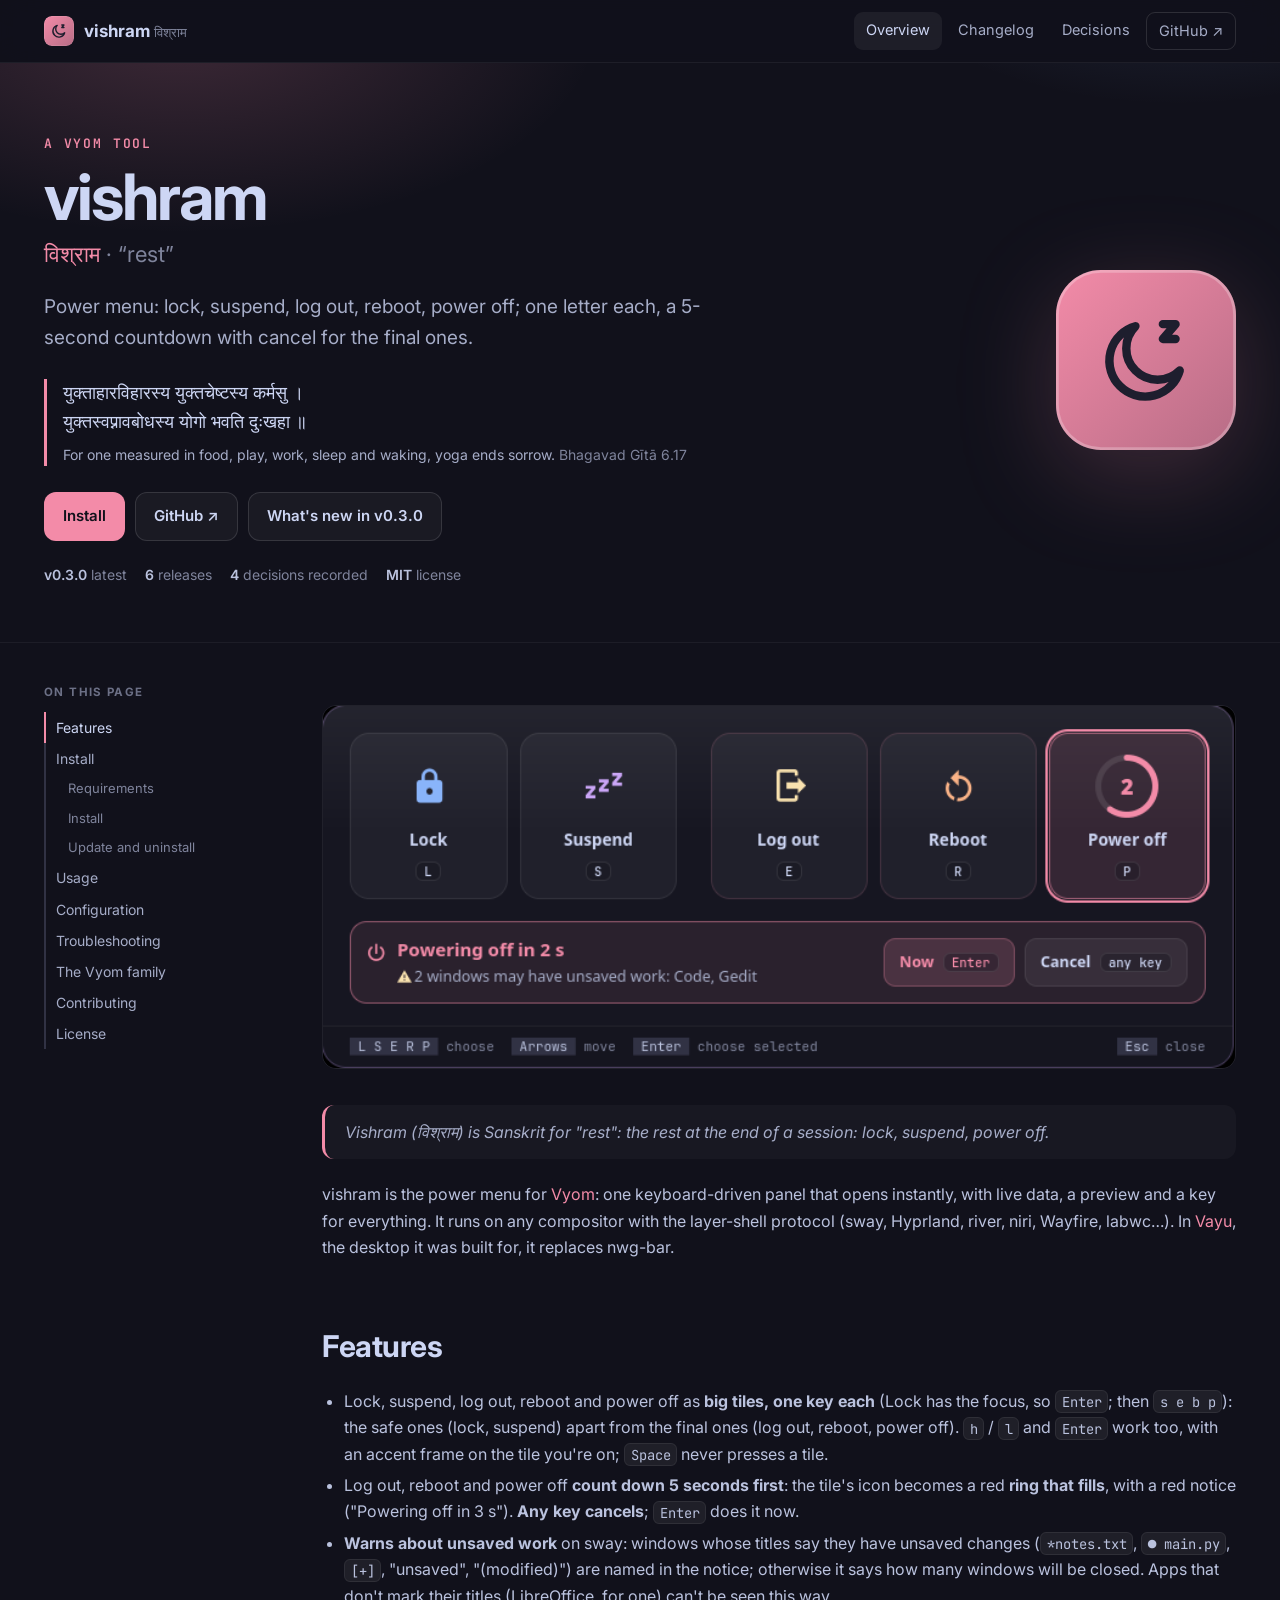
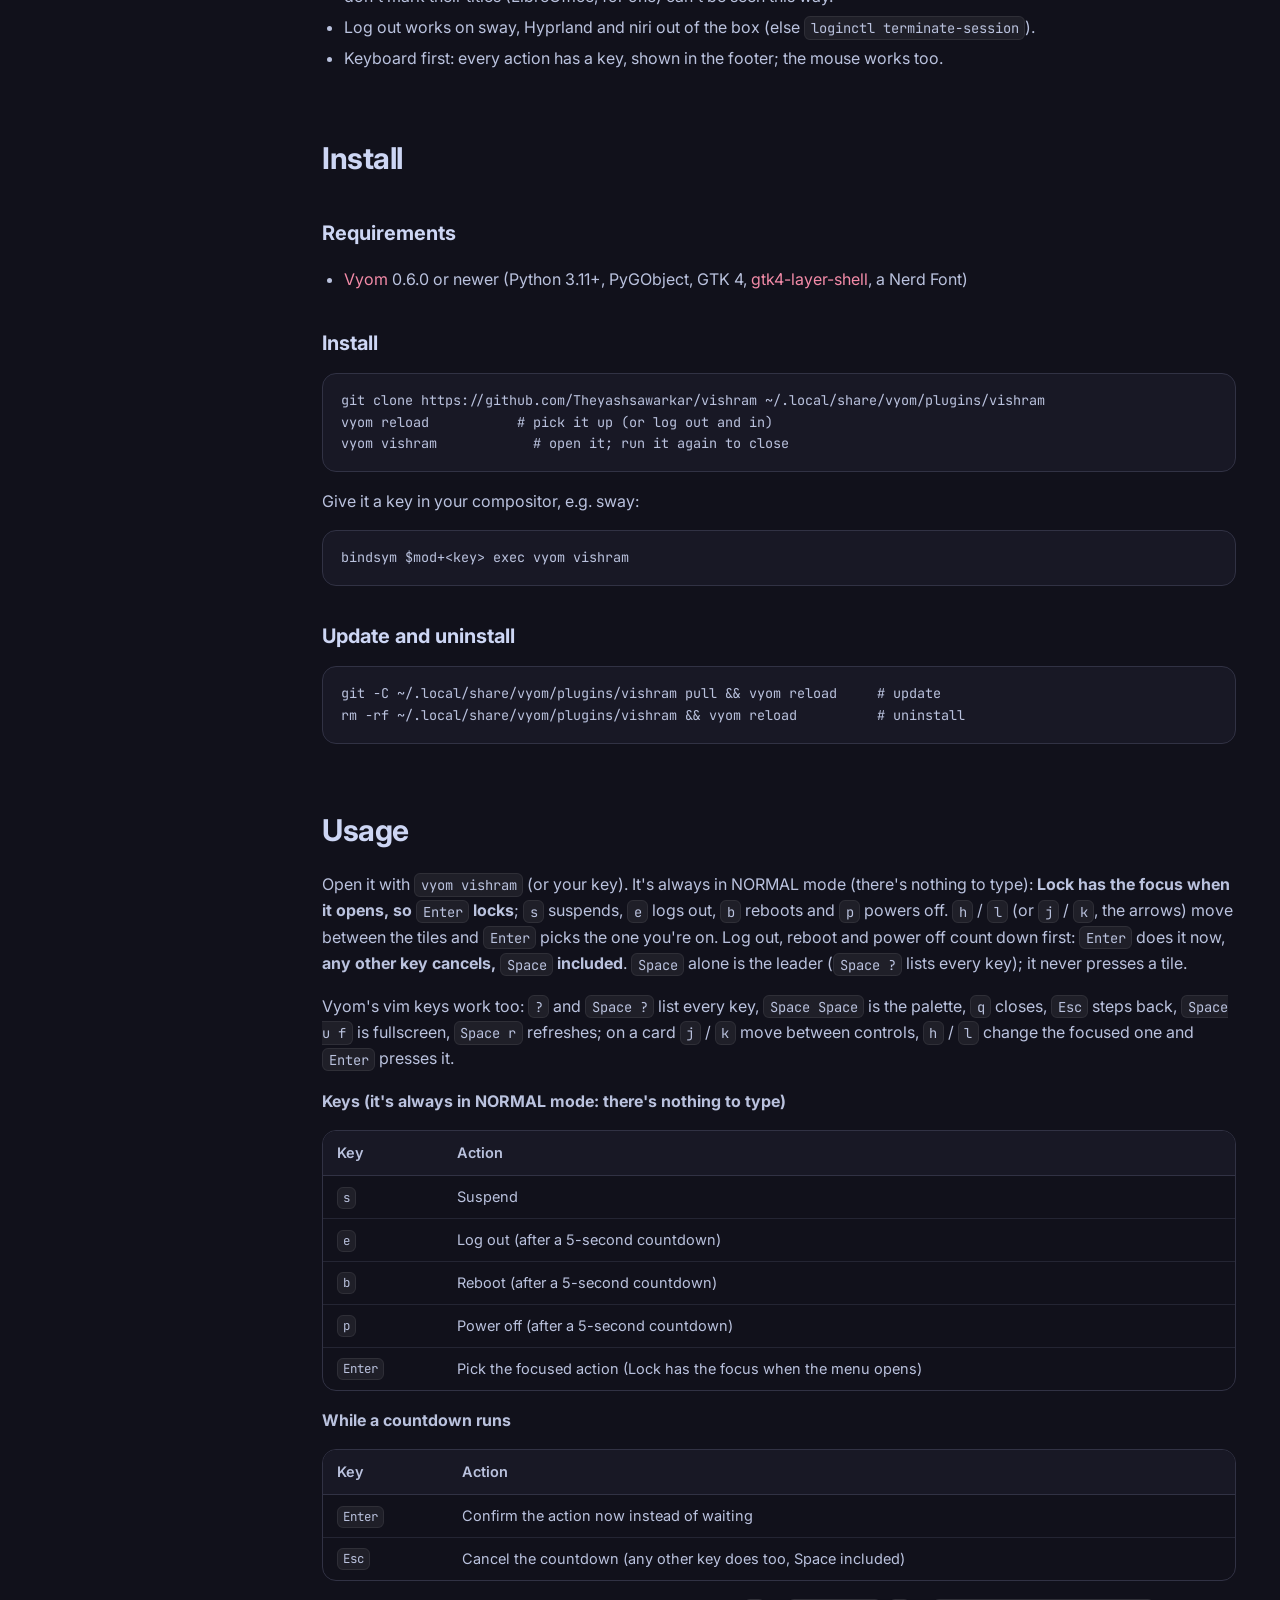
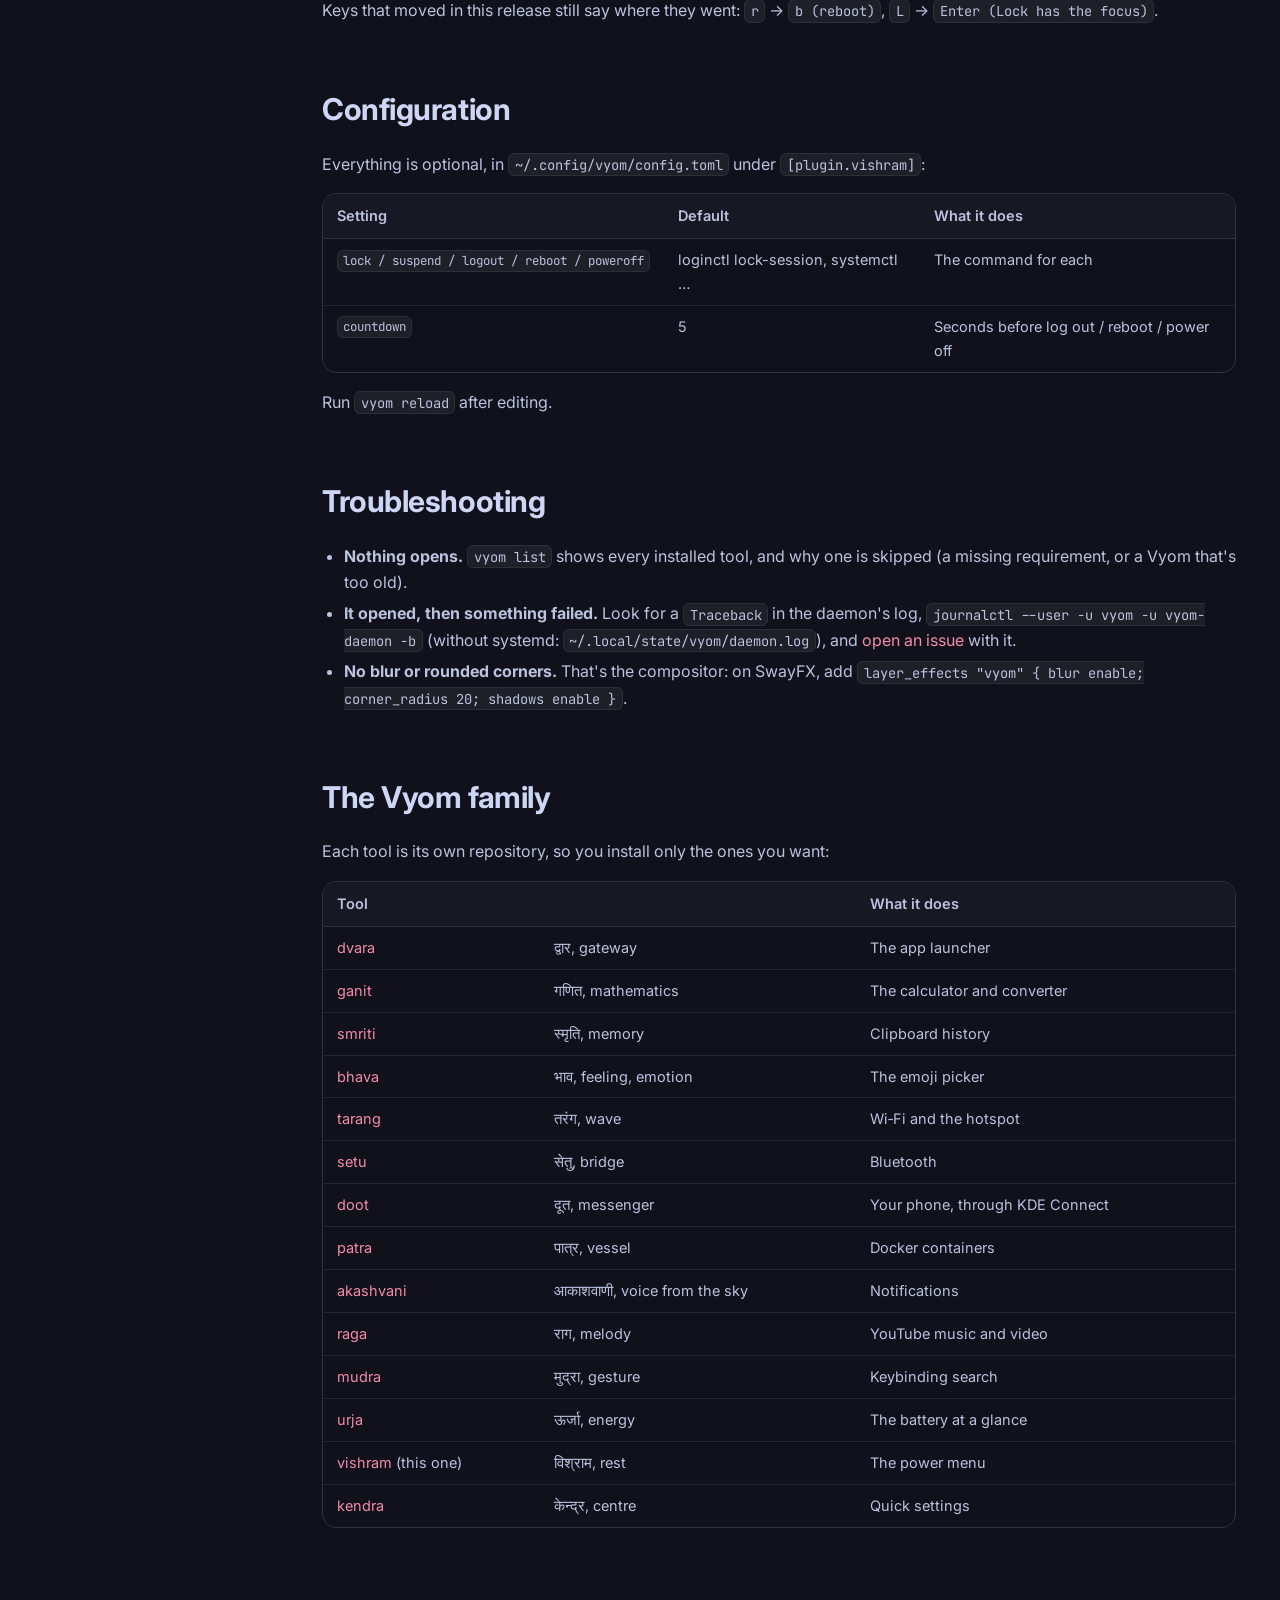
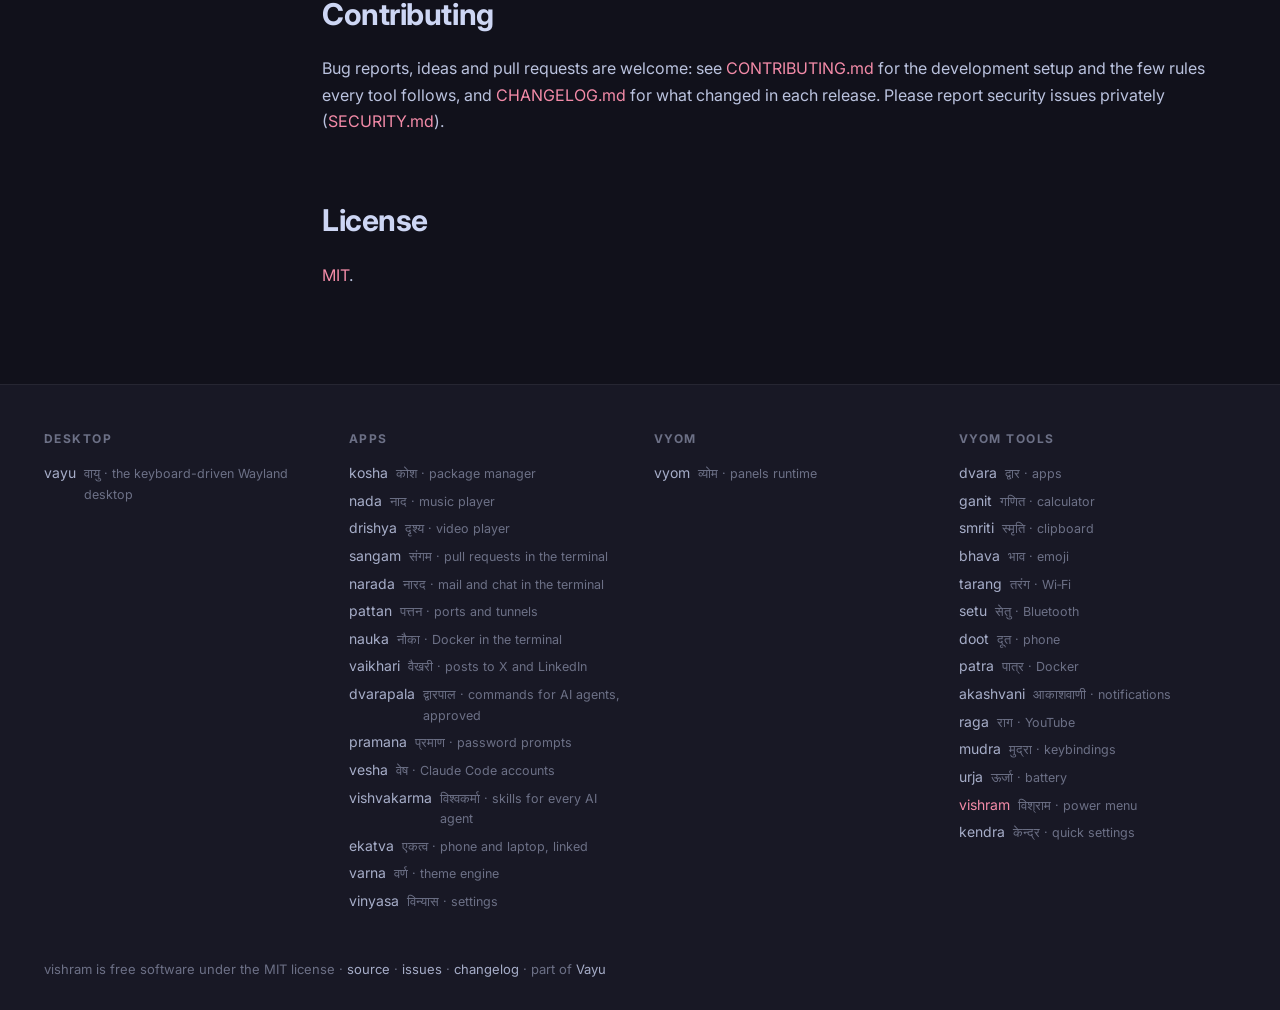
==== docs/index.html @ d8ac7912 "v0.3.0: Space never locks; b reboots; any key cancels a countdown Co-Authored-By: Claude Opus 5.5 <n" ====
<!doctype html>
<html lang="en">
<head>
<meta charset="utf-8">
<meta name="viewport" content="width=device-width, initial-scale=1">
<title>vishram · Power menu: lock, suspend, log out, reboot, power off; one letter each, a 5-second countdown with cancel for the final ones.</title>
<meta name="description" content="Power menu: lock, suspend, log out, reboot, power off; one letter each, a 5-second countdown with cancel for the final ones.">
<meta property="og:title" content="vishram · Power menu: lock, suspend, log out, reboot, power off; one letter each, a 5-second countdown with cancel for the final ones.">
<meta property="og:description" content="Power menu: lock, suspend, log out, reboot, power off; one letter each, a 5-second countdown with cancel for the final ones.">
<meta name="theme-color" content="#11111b">
<link rel="icon" href="assets/logo.svg" type="image/svg+xml">
<link rel="preconnect" href="https://fonts.googleapis.com">
<link href="https://fonts.googleapis.com/css2?family=Inter:wght@400;500;600;700;800&family=JetBrains+Mono:wght@400;600&display=swap" rel="stylesheet">
<link rel="stylesheet" href="assets/site.css">
<style>:root{--accent:#f38ba8;--glow:#f38ba833}</style>
</head>
<body>
<header class="top"><div class="in">
<a class="brand" href="index.html"><img src="assets/logo.svg" alt=""><span>vishram <small>विश्राम</small></span></a>
<nav><a href="index.html" class="on">Overview</a><a href="changelog.html" class="">Changelog</a><a href="adr/index.html" class=" hide">Decisions</a><a class="gh" href="https://github.com/Theyashsawarkar/vishram">GitHub ↗</a></nav></div></header>
<section class="hero"><div class="in"><div>
<div class="eyebrow">a Vyom tool</div>
<h1>vishram</h1>
<div class="sa">विश्राम <span>· “rest”</span></div>
<p class="lead">Power menu: lock, suspend, log out, reboot, power off; one letter each, a 5-second countdown with cancel for the final ones.</p>
<figure class="shloka"><p lang="sa">युक्ताहारविहारस्य युक्तचेष्टस्य कर्मसु ।<br>युक्तस्वप्नावबोधस्य योगो भवति दुःखहा ॥</p><figcaption>For one measured in food, play, work, sleep and waking, yoga ends sorrow. <cite>Bhagavad Gītā 6.17</cite></figcaption></figure>
<div class="cta"><a class="btn primary" href="#install">Install</a><a class="btn" href="https://github.com/Theyashsawarkar/vishram">GitHub ↗</a>
<a class="btn" href="changelog.html">What's new in v0.3.0</a></div>
<div class="meta"><span><b>v0.3.0</b> latest</span><span><b>6</b> releases</span><span><b>4</b> decisions recorded</span><span><b>MIT</b> license</span></div>
</div><img class="logo" src="assets/logo.svg" alt="vishram logo"></div></section>
<div class="wrap"><aside class="toc"><b>On this page</b><a class="l2" href="#features">Features</a><a class="l2" href="#install">Install</a><a class="l3" href="#requirements">Requirements</a><a class="l3" href="#install">Install</a><a class="l3" href="#update-and-uninstall">Update and uninstall</a><a class="l2" href="#usage">Usage</a><a class="l2" href="#configuration">Configuration</a><a class="l2" href="#troubleshooting">Troubleshooting</a><a class="l2" href="#the-vyom-family">The Vyom family</a><a class="l2" href="#contributing">Contributing</a><a class="l2" href="#license">License</a></aside><article>
<p align="center">
  <img alt="vishram: power panel" src="assets/screenshots/vishram.png" width="100%">
</p>
<blockquote><p><em>Vishram</em> (विश्राम) is Sanskrit for "rest": the rest at the end of a session: lock, suspend, power off.</p></blockquote>
<p>vishram is the power menu for <a href="https://github.com/Theyashsawarkar/vyom">Vyom</a>: one keyboard-driven panel that opens instantly, with live data, a preview and a key for everything. It runs on any compositor with the layer-shell protocol (sway, Hyprland, river, niri, Wayfire, labwc…). In <a href="https://github.com/Theyashsawarkar/vayu">Vayu</a>, the desktop it was built for, it replaces nwg-bar.</p>
<h2 id="features"><a class="anchor" href="#features">#</a>Features</h2>
<ul><li>Lock, suspend, log out, reboot and power off as <strong>big tiles, one key each</strong> (Lock has the focus, so <code>Enter</code>; then <code>s e b p</code>): the safe ones (lock, suspend) apart from the final ones (log out, reboot, power off). <code>h</code> / <code>l</code> and <code>Enter</code> work too, with an accent frame on the tile you're on; <code>Space</code> never presses a tile.</li><li>Log out, reboot and power off <strong>count down 5 seconds first</strong>: the tile's icon becomes a red <strong>ring that fills</strong>, with a red notice ("Powering off in 3 s"). <strong>Any key cancels</strong>; <code>Enter</code> does it now.</li><li><strong>Warns about unsaved work</strong> on sway: windows whose titles say they have unsaved changes (<code>*notes.txt</code>, <code>● main.py</code>, <code>[+]</code>, "unsaved", "(modified)") are named in the notice; otherwise it says how many windows will be closed. Apps that don't mark their titles (LibreOffice, for one) can't be seen this way.</li><li>Log out works on sway, Hyprland and niri out of the box (else <code>loginctl terminate-session</code>).</li><li>Keyboard first: every action has a key, shown in the footer; the mouse works too.</li></ul>
<h2 id="install"><a class="anchor" href="#install">#</a>Install</h2>
<h3 id="requirements"><a class="anchor" href="#requirements">#</a>Requirements</h3>
<ul><li><a href="https://github.com/Theyashsawarkar/vyom">Vyom</a> 0.6.0 or newer (Python 3.11+, PyGObject, GTK 4, <a href="https://github.com/wmww/gtk4-layer-shell">gtk4-layer-shell</a>, a Nerd Font)</li></ul>
<h3 id="install"><a class="anchor" href="#install">#</a>Install</h3>
<pre class="code" data-lang="sh"><code>git clone https://github.com/Theyashsawarkar/vishram ~/.local/share/vyom/plugins/vishram
vyom reload           # pick it up (or log out and in)
vyom vishram            # open it; run it again to close</code></pre>
<p>Give it a key in your compositor, e.g. sway:</p>
<pre class="code" data-lang="sh"><code>bindsym $mod+&lt;key&gt; exec vyom vishram</code></pre>
<h3 id="update-and-uninstall"><a class="anchor" href="#update-and-uninstall">#</a>Update and uninstall</h3>
<pre class="code" data-lang="sh"><code>git -C ~/.local/share/vyom/plugins/vishram pull &amp;&amp; vyom reload     # update
rm -rf ~/.local/share/vyom/plugins/vishram &amp;&amp; vyom reload          # uninstall</code></pre>
<h2 id="usage"><a class="anchor" href="#usage">#</a>Usage</h2>
<p>Open it with <code>vyom vishram</code> (or your key). It's always in NORMAL mode (there's nothing to type): <strong>Lock has the focus when it opens, so <code>Enter</code> locks</strong>; <code>s</code> suspends, <code>e</code> logs out, <code>b</code> reboots and <code>p</code> powers off. <code>h</code> / <code>l</code> (or <code>j</code> / <code>k</code>, the arrows) move between the tiles and <code>Enter</code> picks the one you're on. Log out, reboot and power off count down first: <code>Enter</code> does it now, <strong>any other key cancels, <code>Space</code> included</strong>. <code>Space</code> alone is the leader (<code>Space ?</code> lists every key); it never presses a tile.</p>
<!-- KEYS (generated by scripts/keybinds.py from vishram/vim.py) -->
<p>Vyom's vim keys work too: <code>?</code> and <code>Space ?</code> list every key, <code>Space Space</code> is the palette, <code>q</code> closes, <code>Esc</code> steps back, <code>Space u f</code> is fullscreen, <code>Space r</code> refreshes; on a card <code>j</code> / <code>k</code> move between controls, <code>h</code> / <code>l</code> change the focused one and <code>Enter</code> presses it.</p>
<p><strong>Keys (it's always in NORMAL mode: there's nothing to type)</strong></p>
<div class="table"><table><thead><tr><th>Key</th><th>Action</th></tr></thead><tbody><tr><td><code>s</code></td><td>Suspend</td></tr><tr><td><code>e</code></td><td>Log out (after a 5-second countdown)</td></tr><tr><td><code>b</code></td><td>Reboot (after a 5-second countdown)</td></tr><tr><td><code>p</code></td><td>Power off (after a 5-second countdown)</td></tr><tr><td><code>Enter</code></td><td>Pick the focused action (Lock has the focus when the menu opens)</td></tr></tbody></table></div>
<p><strong>While a countdown runs</strong></p>
<div class="table"><table><thead><tr><th>Key</th><th>Action</th></tr></thead><tbody><tr><td><code>Enter</code></td><td>Confirm the action now instead of waiting</td></tr><tr><td><code>Esc</code></td><td>Cancel the countdown (any other key does too, Space included)</td></tr></tbody></table></div>
<p>Keys that moved in this release still say where they went: <code>r</code> → <code>b (reboot)</code>, <code>L</code> → <code>Enter (Lock has the focus)</code>.</p>
<!-- END KEYS -->
<h2 id="configuration"><a class="anchor" href="#configuration">#</a>Configuration</h2>
<p>Everything is optional, in <code>~/.config/vyom/config.toml</code> under <code>[plugin.vishram]</code>:</p>
<div class="table"><table><thead><tr><th>Setting</th><th>Default</th><th>What it does</th></tr></thead><tbody><tr><td><code>lock / suspend / logout / reboot / poweroff</code></td><td>loginctl lock-session, systemctl …</td><td>The command for each</td></tr><tr><td><code>countdown</code></td><td>5</td><td>Seconds before log out / reboot / power off</td></tr></tbody></table></div>
<p>Run <code>vyom reload</code> after editing.</p>
<h2 id="troubleshooting"><a class="anchor" href="#troubleshooting">#</a>Troubleshooting</h2>
<ul><li><strong>Nothing opens.</strong> <code>vyom list</code> shows every installed tool, and why one is skipped (a missing requirement, or a Vyom that's too old).</li><li><strong>It opened, then something failed.</strong> Look for a <code>Traceback</code> in the daemon's log, <code>journalctl --user -u vyom -u vyom-daemon -b</code> (without systemd: <code>~/.local/state/vyom/daemon.log</code>), and <a href="https://github.com/Theyashsawarkar/vishram/issues/new/choose">open an issue</a> with it.</li><li><strong>No blur or rounded corners.</strong> That's the compositor: on SwayFX, add <code>layer_effects &quot;vyom&quot; { blur enable; corner_radius 20; shadows enable }</code>.</li></ul>
<h2 id="the-vyom-family"><a class="anchor" href="#the-vyom-family">#</a>The Vyom family</h2>
<p>Each tool is its own repository, so you install only the ones you want:</p>
<div class="table"><table><thead><tr><th>Tool</th><th></th><th>What it does</th></tr></thead><tbody><tr><td><a href="https://github.com/Theyashsawarkar/dvara">dvara</a></td><td>द्वार, gateway</td><td>The app launcher</td></tr><tr><td><a href="https://github.com/Theyashsawarkar/ganit">ganit</a></td><td>गणित, mathematics</td><td>The calculator and converter</td></tr><tr><td><a href="https://github.com/Theyashsawarkar/smriti">smriti</a></td><td>स्मृति, memory</td><td>Clipboard history</td></tr><tr><td><a href="https://github.com/Theyashsawarkar/bhava">bhava</a></td><td>भाव, feeling, emotion</td><td>The emoji picker</td></tr><tr><td><a href="https://github.com/Theyashsawarkar/tarang">tarang</a></td><td>तरंग, wave</td><td>Wi‑Fi and the hotspot</td></tr><tr><td><a href="https://github.com/Theyashsawarkar/setu">setu</a></td><td>सेतु, bridge</td><td>Bluetooth</td></tr><tr><td><a href="https://github.com/Theyashsawarkar/doot">doot</a></td><td>दूत, messenger</td><td>Your phone, through KDE Connect</td></tr><tr><td><a href="https://github.com/Theyashsawarkar/patra">patra</a></td><td>पात्र, vessel</td><td>Docker containers</td></tr><tr><td><a href="https://github.com/Theyashsawarkar/akashvani">akashvani</a></td><td>आकाशवाणी, voice from the sky</td><td>Notifications</td></tr><tr><td><a href="https://github.com/Theyashsawarkar/raga">raga</a></td><td>राग, melody</td><td>YouTube music and video</td></tr><tr><td><a href="https://github.com/Theyashsawarkar/mudra">mudra</a></td><td>मुद्रा, gesture</td><td>Keybinding search</td></tr><tr><td><a href="https://github.com/Theyashsawarkar/urja">urja</a></td><td>ऊर्जा, energy</td><td>The battery at a glance</td></tr><tr><td><a href="https://github.com/Theyashsawarkar/vishram">vishram</a> (this one)</td><td>विश्राम, rest</td><td>The power menu</td></tr><tr><td><a href="https://github.com/Theyashsawarkar/kendra">kendra</a></td><td>केन्द्र, centre</td><td>Quick settings</td></tr></tbody></table></div>
<h2 id="contributing"><a class="anchor" href="#contributing">#</a>Contributing</h2>
<p>Bug reports, ideas and pull requests are welcome: see <a href="https://github.com/Theyashsawarkar/vishram/blob/main/CONTRIBUTING.md">CONTRIBUTING.md</a> for the development setup and the few rules every tool follows, and <a href="changelog.html">CHANGELOG.md</a> for what changed in each release. Please report security issues privately (<a href="https://github.com/Theyashsawarkar/vishram/blob/main/SECURITY.md">SECURITY.md</a>).</p>
<h2 id="license"><a class="anchor" href="#license">#</a>License</h2>
<p><a href="https://github.com/Theyashsawarkar/vishram/blob/main/LICENSE">MIT</a>.</p>
</article></div>
<footer><div class="in"><div><h4>Desktop</h4><a href="https://theyashsawarkar.github.io/vayu/" class="">vayu <span>वायु · the keyboard-driven Wayland desktop</span></a></div><div><h4>Apps</h4><a href="https://theyashsawarkar.github.io/kosha/" class="">kosha <span>कोश · package manager</span></a><a href="https://theyashsawarkar.github.io/nada/" class="">nada <span>नाद · music player</span></a><a href="https://theyashsawarkar.github.io/drishya/" class="">drishya <span>दृश्य · video player</span></a><a href="https://theyashsawarkar.github.io/sangam/" class="">sangam <span>संगम · pull requests in the terminal</span></a><a href="https://theyashsawarkar.github.io/narada/" class="">narada <span>नारद · mail and chat in the terminal</span></a><a href="https://theyashsawarkar.github.io/pattan/" class="">pattan <span>पत्तन · ports and tunnels</span></a><a href="https://theyashsawarkar.github.io/nauka/" class="">nauka <span>नौका · Docker in the terminal</span></a><a href="https://theyashsawarkar.github.io/vaikhari/" class="">vaikhari <span>वैखरी · posts to X and LinkedIn</span></a><a href="https://theyashsawarkar.github.io/dvarapala/" class="">dvarapala <span>द्वारपाल · commands for AI agents, approved</span></a><a href="https://theyashsawarkar.github.io/pramana/" class="">pramana <span>प्रमाण · password prompts</span></a><a href="https://theyashsawarkar.github.io/vesha/" class="">vesha <span>वेष · Claude Code accounts</span></a><a href="https://theyashsawarkar.github.io/vishvakarma/" class="">vishvakarma <span>विश्वकर्मा · skills for every AI agent</span></a><a href="https://theyashsawarkar.github.io/ekatva/" class="">ekatva <span>एकत्व · phone and laptop, linked</span></a><a href="https://theyashsawarkar.github.io/varna/" class="">varna <span>वर्ण · theme engine</span></a><a href="https://theyashsawarkar.github.io/vinyasa/" class="">vinyasa <span>विन्यास · settings</span></a></div><div><h4>Vyom</h4><a href="https://theyashsawarkar.github.io/vyom/" class="">vyom <span>व्योम · panels runtime</span></a></div><div><h4>Vyom tools</h4><a href="https://theyashsawarkar.github.io/dvara/" class="">dvara <span>द्वार · apps</span></a><a href="https://theyashsawarkar.github.io/ganit/" class="">ganit <span>गणित · calculator</span></a><a href="https://theyashsawarkar.github.io/smriti/" class="">smriti <span>स्मृति · clipboard</span></a><a href="https://theyashsawarkar.github.io/bhava/" class="">bhava <span>भाव · emoji</span></a><a href="https://theyashsawarkar.github.io/tarang/" class="">tarang <span>तरंग · Wi‑Fi</span></a><a href="https://theyashsawarkar.github.io/setu/" class="">setu <span>सेतु · Bluetooth</span></a><a href="https://theyashsawarkar.github.io/doot/" class="">doot <span>दूत · phone</span></a><a href="https://theyashsawarkar.github.io/patra/" class="">patra <span>पात्र · Docker</span></a><a href="https://theyashsawarkar.github.io/akashvani/" class="">akashvani <span>आकाशवाणी · notifications</span></a><a href="https://theyashsawarkar.github.io/raga/" class="">raga <span>राग · YouTube</span></a><a href="https://theyashsawarkar.github.io/mudra/" class="">mudra <span>मुद्रा · keybindings</span></a><a href="https://theyashsawarkar.github.io/urja/" class="">urja <span>ऊर्जा · battery</span></a><a href="https://theyashsawarkar.github.io/vishram/" class="me">vishram <span>विश्राम · power menu</span></a><a href="https://theyashsawarkar.github.io/kendra/" class="">kendra <span>केन्द्र · quick settings</span></a></div></div>
<div class="bottom">vishram is free software under the MIT license · <a href="https://github.com/Theyashsawarkar/vishram">source</a> · <a href="https://github.com/Theyashsawarkar/vishram/issues">issues</a> · <a href="changelog.html">changelog</a> · part of <a href="https://theyashsawarkar.github.io/vayu/">Vayu</a></div></footer>
<script>
document.querySelectorAll('pre.code').forEach(p=>{const b=document.createElement('button');b.className='copy';b.textContent='Copy';
b.onclick=()=>{navigator.clipboard.writeText(p.innerText.replace(/^Copy/,'')).then(()=>{b.textContent='Copied';setTimeout(()=>b.textContent='Copy',1200)})};p.appendChild(b)});
const links=[...document.querySelectorAll('.toc a')];if(links.length){const hs=links.map(a=>document.getElementById(a.hash.slice(1))).filter(Boolean);
const on=()=>{let cur=hs[0];for(const h of hs){if(h.getBoundingClientRect().top<120)cur=h}links.forEach(a=>a.classList.toggle('on',cur&&a.hash==='#'+cur.id))};
addEventListener('scroll',on,{passive:true});on()}
</script>
</body>
</html>
---- docs/assets/site.css ----
:root{--crust:#11111b;--mantle:#181825;--base:#1e1e2e;--s0:#313244;--s1:#45475a;--ov0:#6c7086;--ov1:#7f849c;
--sub0:#a6adc8;--sub1:#bac2de;--text:#cdd6f4;--mauve:#cba6f7;--green:#a6e3a1;--peach:#fab387;--red:#f38ba8;--blue:#89b4fa;
--ui:"Inter","Segoe UI",system-ui,sans-serif;--mono:"JetBrains Mono","JetBrainsMono Nerd Font",ui-monospace,monospace}
*{box-sizing:border-box}html{scroll-behavior:smooth;scroll-padding-top:76px}
body{margin:0;background:var(--crust);color:var(--text);font:16px/1.65 var(--ui);-webkit-font-smoothing:antialiased}
a{color:var(--accent);text-decoration:none}a:hover{text-decoration:underline}
code{font:.86em var(--mono);background:rgba(255,255,255,.06);border:1px solid rgba(255,255,255,.07);padding:.12em .4em;border-radius:6px;color:var(--sub1)}
img{max-width:100%;height:auto}
/* nav */
.top{position:sticky;top:0;z-index:20;backdrop-filter:blur(18px) saturate(1.4);-webkit-backdrop-filter:blur(18px) saturate(1.4);
background:rgba(17,17,27,.72);border-bottom:1px solid rgba(255,255,255,.06)}
.top .in{max-width:1240px;margin:0 auto;padding:12px 24px;display:flex;align-items:center;gap:22px}
.brand{display:flex;align-items:center;gap:10px;font-weight:700;font-size:17px;color:var(--text)}
.brand img{width:30px;height:30px;border-radius:8px}.brand small{font-weight:500;color:var(--ov1);font-size:13px}
.top nav{display:flex;gap:4px;margin-left:auto;flex-wrap:wrap}
.top nav a{color:var(--sub0);padding:6px 12px;border-radius:9px;font-size:14.5px}
.top nav a:hover,.top nav a.on{background:rgba(255,255,255,.06);color:var(--text);text-decoration:none}
.top nav a.gh{border:1px solid rgba(255,255,255,.12)}
/* hero */
.hero{position:relative;overflow:hidden;border-bottom:1px solid rgba(255,255,255,.05)}
.hero:before{content:"";position:absolute;inset:-40% -10% auto;height:640px;
background:radial-gradient(600px 300px at 20% 30%,var(--glow),transparent 70%),radial-gradient(500px 300px at 85% 10%,rgba(137,180,250,.18),transparent 70%);pointer-events:none}
.hero .in{position:relative;max-width:1240px;margin:0 auto;padding:72px 24px 56px;display:grid;grid-template-columns:minmax(0,1fr) auto;gap:40px;align-items:center}
.eyebrow{font:600 13px var(--mono);letter-spacing:.14em;text-transform:uppercase;color:var(--accent)}
.hero h1{font-size:clamp(40px,6vw,64px);line-height:1.04;margin:12px 0 6px;letter-spacing:-.03em}
.hero .sa{font-size:22px;color:var(--accent);margin-bottom:18px}.hero .sa span{color:var(--ov1)}
.hero .shloka{margin:0 0 26px;padding-left:16px;border-left:3px solid var(--accent);max-width:720px}.hero .shloka p{margin:0 0 6px;font-size:18px;line-height:1.6;color:var(--text)}.hero .shloka figcaption{font-size:14px;color:var(--sub0)}.hero .shloka cite{color:var(--ov1);font-style:normal;white-space:nowrap}
.hero p.lead{font-size:19px;color:var(--sub0);max-width:720px;margin:0 0 26px}
.cta{display:flex;gap:10px;flex-wrap:wrap}
.btn{display:inline-flex;align-items:center;gap:8px;padding:11px 18px;border-radius:12px;font-weight:600;font-size:15px;border:1px solid rgba(255,255,255,.12);color:var(--text);background:rgba(255,255,255,.04)}
.btn:hover{text-decoration:none;background:rgba(255,255,255,.08)}
.btn.primary{background:var(--accent);color:var(--crust);border-color:transparent}.btn.primary:hover{filter:brightness(1.06)}
.hero .logo{width:180px;height:180px;filter:drop-shadow(0 24px 48px var(--glow))}
.meta{display:flex;gap:18px;flex-wrap:wrap;margin-top:22px;color:var(--ov1);font-size:14px}.meta b{color:var(--sub1);font-weight:600}
/* layout */
.wrap{max-width:1240px;margin:0 auto;padding:40px 24px 80px;display:grid;grid-template-columns:230px minmax(0,1fr);gap:48px}
.toc{position:sticky;top:84px;align-self:start;max-height:calc(100vh - 100px);overflow:auto;font-size:14px;padding-right:6px}
.toc b{display:block;font-size:11.5px;letter-spacing:.12em;text-transform:uppercase;color:var(--ov0);margin:0 0 10px}
.toc a{display:block;color:var(--sub0);padding:4px 10px;border-left:2px solid var(--s0)}
.toc a.l3{padding-left:22px;font-size:13px;color:var(--ov1)}
.toc a:hover,.toc a.on{color:var(--text);border-left-color:var(--accent);text-decoration:none}
article{min-width:0}
article h2{font-size:30px;letter-spacing:-.015em;margin:56px 0 14px;padding-top:6px}
article h2:first-child{margin-top:0}
article h3{font-size:20px;margin:34px 0 10px}article h4{font-size:16px;margin:24px 0 8px;color:var(--sub1)}
article p,article li{color:var(--sub1)}
article .anchor{opacity:0;margin-left:-22px;width:22px;display:inline-block;color:var(--ov0)}
article h2:hover .anchor,article h3:hover .anchor{opacity:1;text-decoration:none}
article ul,article ol{padding-left:22px}article li{margin:5px 0}
article img{border-radius:14px;border:1px solid rgba(255,255,255,.07)}
article p[align=center]{text-align:center}article p[align=center] img{margin:6px 0}
article blockquote{margin:22px 0;padding:14px 20px;border-left:3px solid var(--accent);background:rgba(255,255,255,.03);border-radius:12px}
article blockquote p{margin:0;color:var(--sub0);font-style:italic}
pre.code{position:relative;background:var(--mantle);border:1px solid var(--s0);border-radius:14px;padding:16px 18px;overflow:auto;font:13.5px/1.6 var(--mono);color:var(--sub1)}
pre.code code{background:none;border:0;padding:0;font-size:inherit;color:inherit}
pre.code .copy{position:absolute;top:8px;right:8px;font:600 11px var(--ui);padding:4px 9px;border-radius:7px;border:1px solid var(--s1);background:var(--base);color:var(--sub0);cursor:pointer;opacity:0;transition:.15s}
pre.code:hover .copy{opacity:1}
.table{overflow:auto;margin:16px 0;border:1px solid var(--s0);border-radius:14px}
table{border-collapse:collapse;width:100%;font-size:14.5px}
th{text-align:left;background:var(--mantle);color:var(--sub1);font-weight:600;padding:10px 14px;border-bottom:1px solid var(--s0)}
td{padding:9px 14px;border-bottom:1px solid rgba(49,50,68,.6);color:var(--sub1);vertical-align:top}tr:last-child td{border-bottom:0}
td code{white-space:nowrap}
/* changelog */
.release{position:relative;padding:0 0 8px 28px;border-left:2px solid var(--s0);margin-left:6px}
.release:before{content:"";position:absolute;left:-7px;top:10px;width:12px;height:12px;border-radius:50%;background:var(--accent);box-shadow:0 0 0 4px var(--crust)}
.release h2{margin-top:0;font-size:24px}.release h2 .date{font:500 14px var(--mono);color:var(--ov1);margin-left:10px}
.release .tag{font:600 12px var(--mono);padding:2px 8px;border-radius:7px;background:rgba(255,255,255,.06);color:var(--accent);margin-left:8px;vertical-align:3px}
/* adr */
.cards{display:grid;grid-template-columns:repeat(auto-fill,minmax(300px,1fr));gap:14px;margin:18px 0}
.card{display:block;background:var(--mantle);border:1px solid var(--s0);border-radius:16px;padding:18px 20px;color:var(--text)}
.card:hover{border-color:var(--accent);text-decoration:none;transform:translateY(-1px)}
.card .n{font:600 12px var(--mono);color:var(--accent)}.card h3{margin:6px 0 6px;font-size:17px}.card p{margin:0;color:var(--sub0);font-size:14px}
.status{display:inline-block;font:600 11px var(--mono);padding:2px 8px;border-radius:7px;background:rgba(166,227,161,.14);color:var(--green);text-transform:uppercase;letter-spacing:.06em}
.status.superseded,.status.deprecated{background:rgba(250,179,135,.14);color:var(--peach)}.status.proposed{background:rgba(137,180,250,.14);color:var(--blue)}
/* footer */
footer{border-top:1px solid rgba(255,255,255,.06);background:var(--mantle)}
footer .in{max-width:1240px;margin:0 auto;padding:44px 24px;display:grid;grid-template-columns:repeat(auto-fit,minmax(200px,1fr));gap:28px}
footer h4{margin:0 0 10px;font-size:12px;letter-spacing:.12em;text-transform:uppercase;color:var(--ov0)}
footer a{display:flex;gap:8px;align-items:baseline;color:var(--sub0);font-size:14px;padding:2px 0}footer a span{color:var(--ov0);font-size:12.5px}
footer a.me{color:var(--accent)}
footer .bottom{max-width:1240px;margin:0 auto;padding:0 24px 30px;color:var(--ov0);font-size:13px}
footer .bottom a{display:inline;padding:0;font-size:13px}
@media(max-width:900px){.wrap{grid-template-columns:1fr}.toc{display:none}.hero .in{grid-template-columns:1fr}.hero .logo{width:110px;height:110px;order:-1}
.top nav a:not(.gh){padding:6px 8px}}
@media(max-width:560px){.top nav a.hide{display:none}.hero .in{padding:44px 16px 36px}.wrap{padding:28px 16px 60px}}
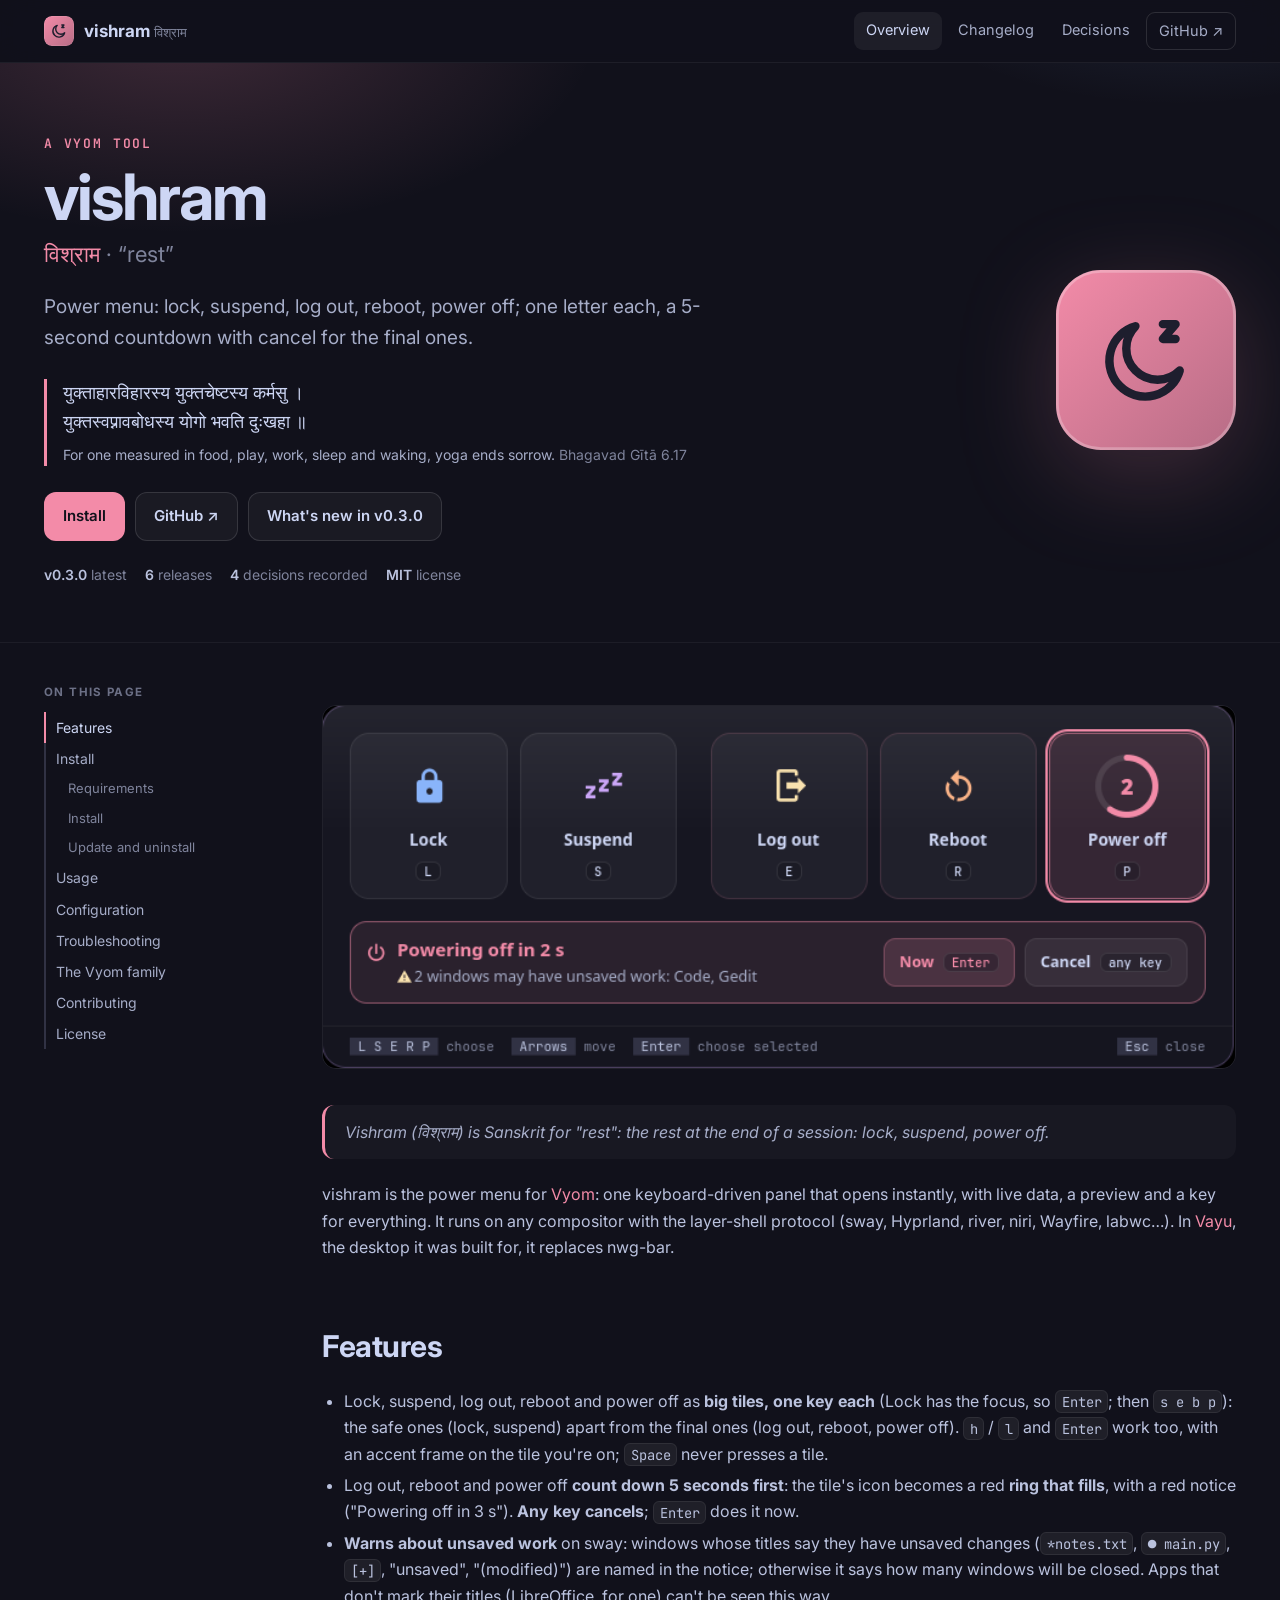
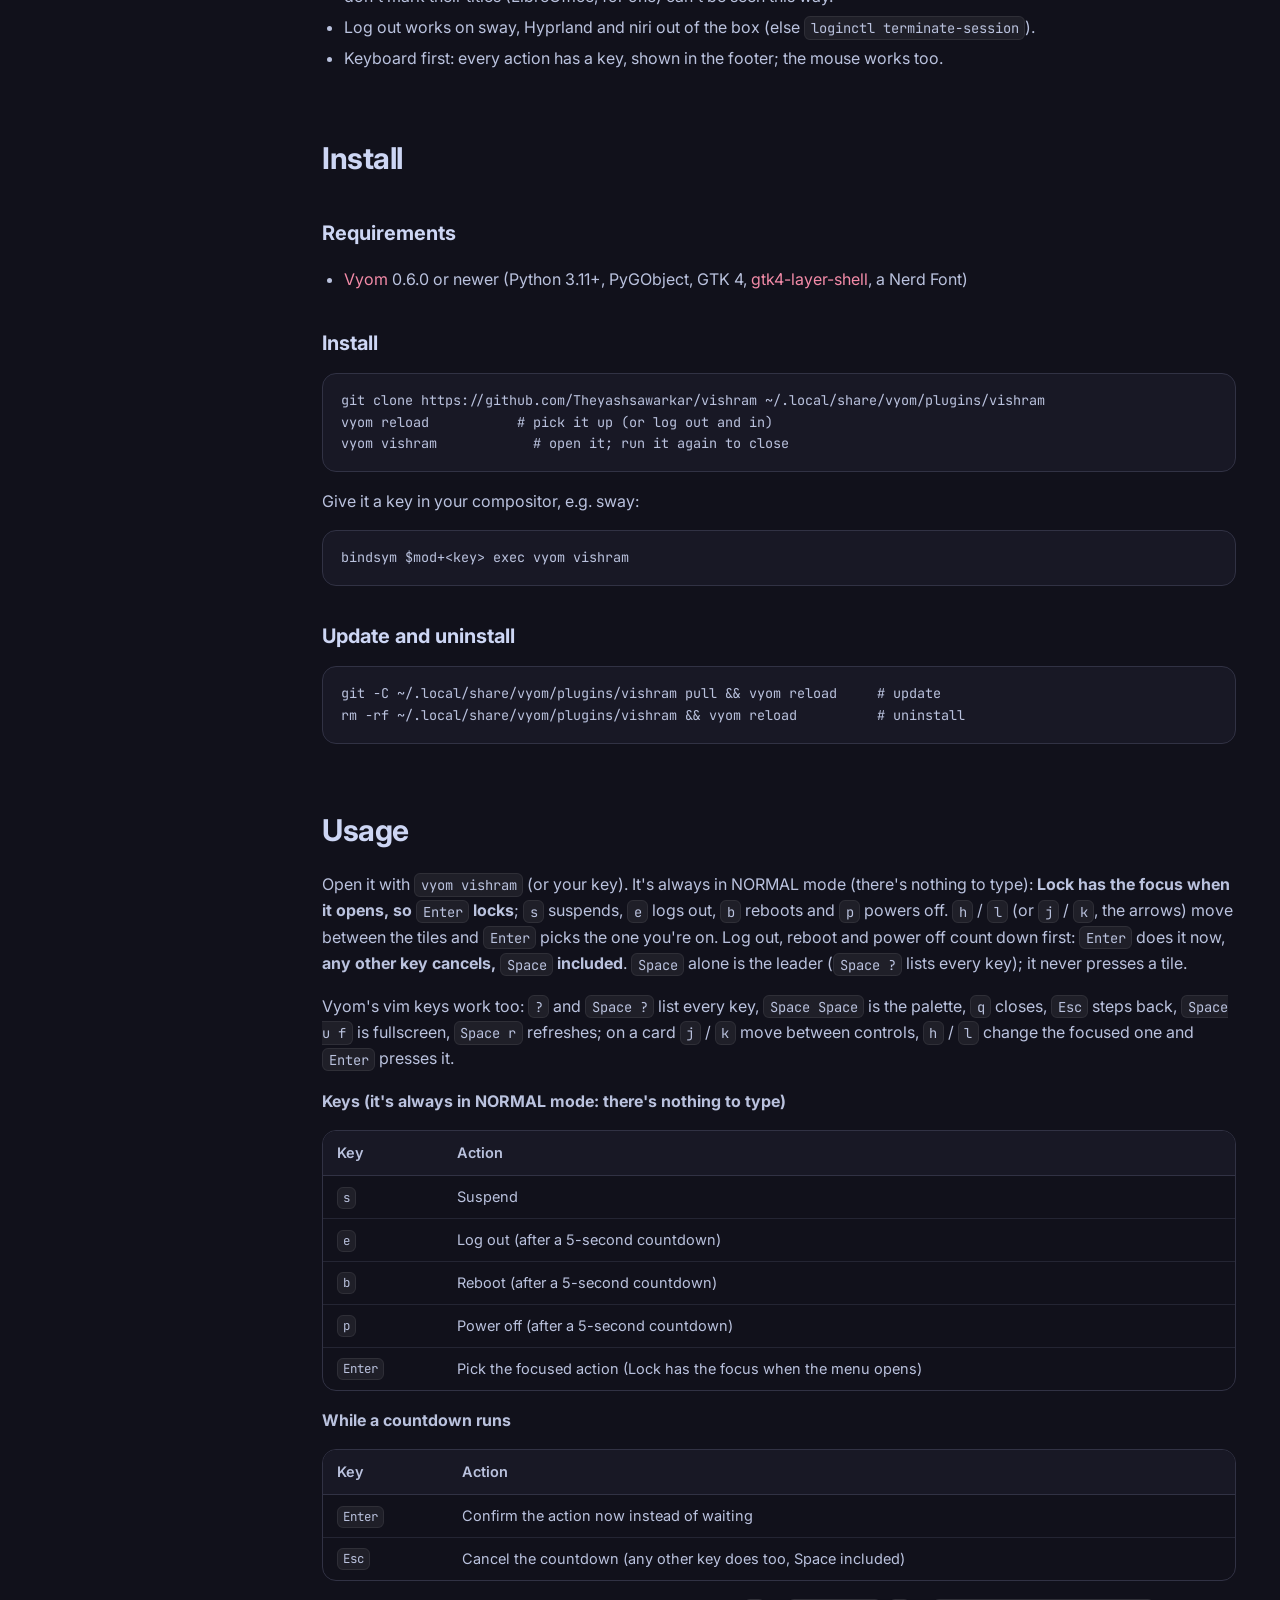
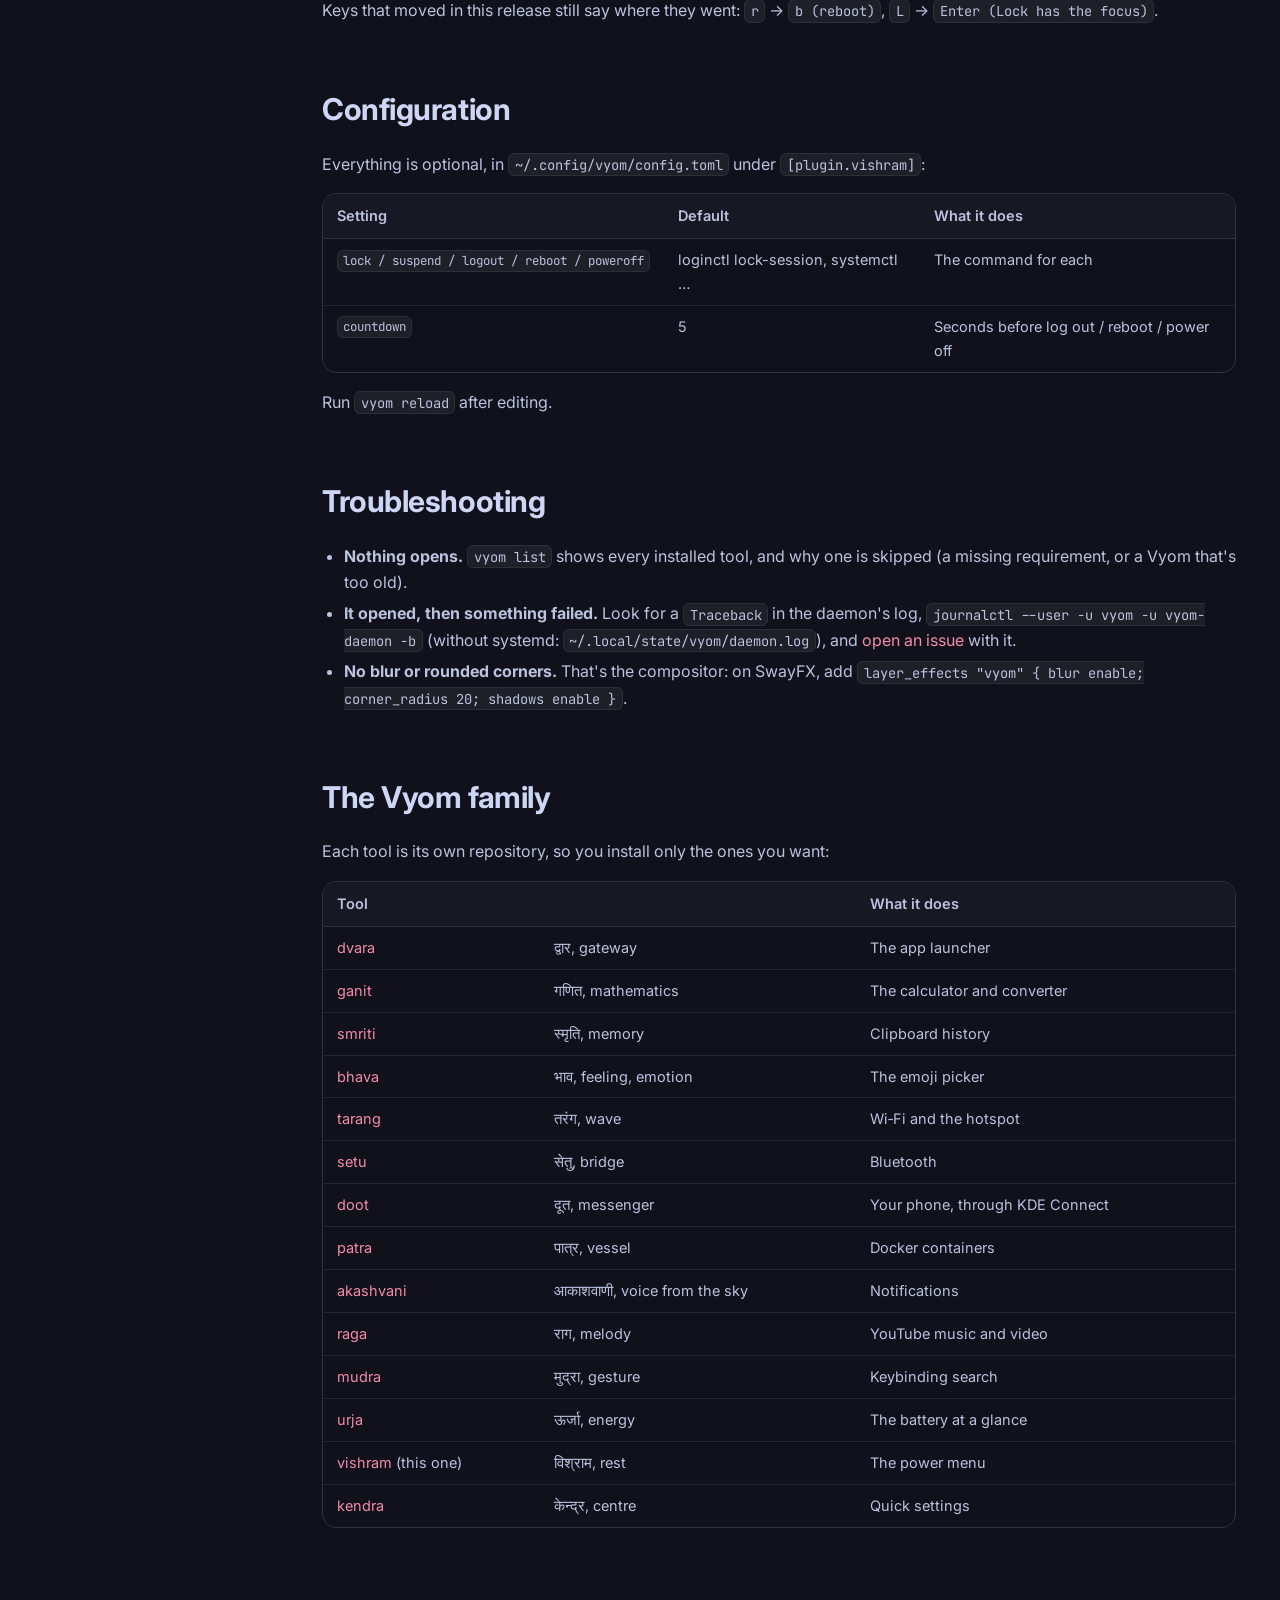
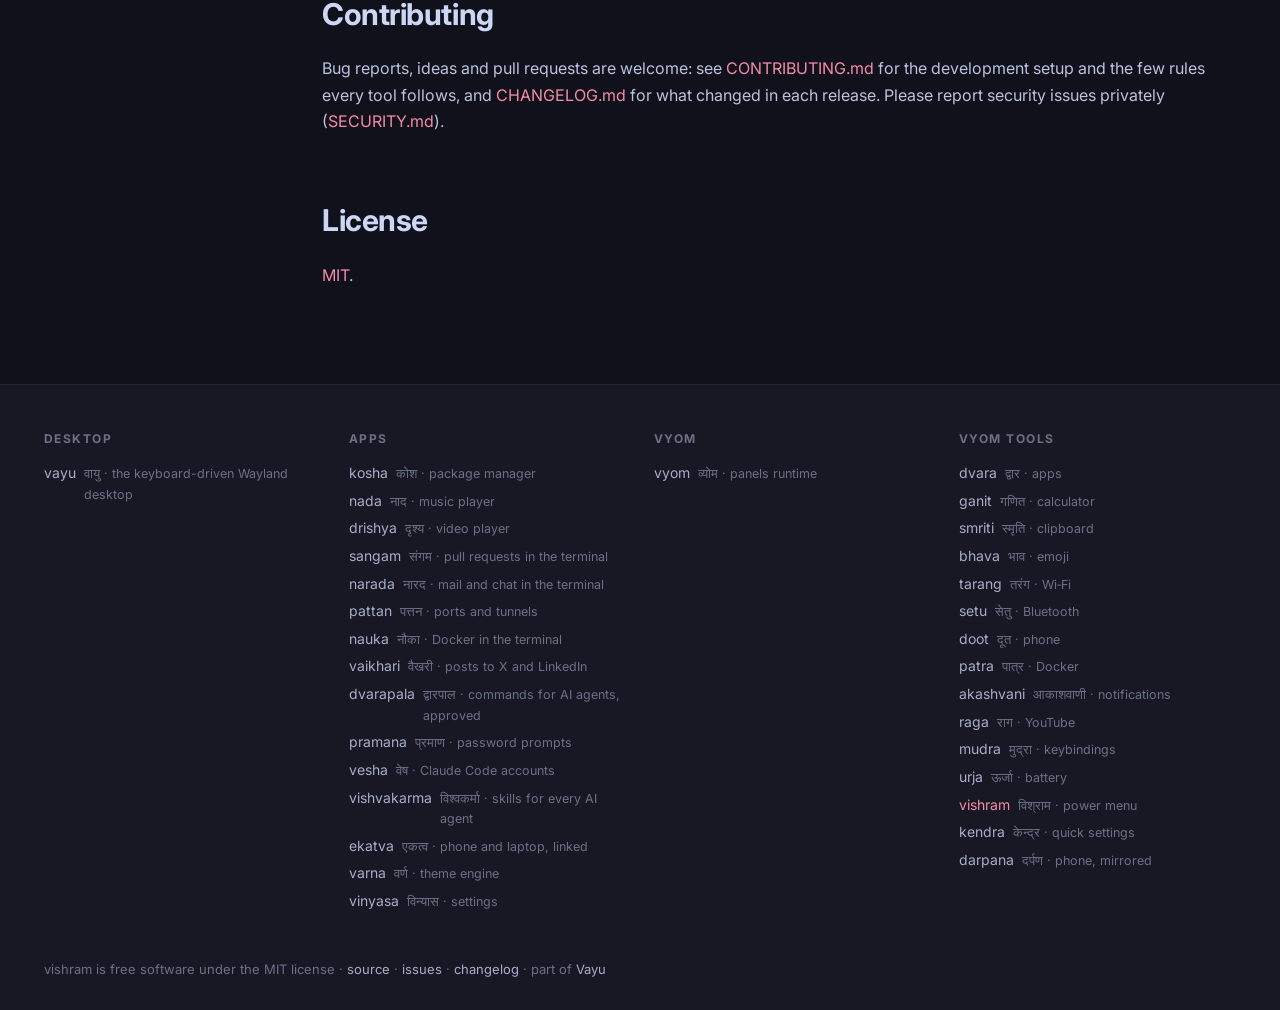
==== commit 10de728b: "Website: Darpaṇa joins the family list Co-Authored-By: Claude Opus 5.5 <noreply@anthropic.com>" ====
--- a/docs/index.html
+++ b/docs/index.html
@@ -72,7 +72,7 @@
 <h2 id="license"><a class="anchor" href="#license">#</a>License</h2>
 <p><a href="https://github.com/Theyashsawarkar/vishram/blob/main/LICENSE">MIT</a>.</p>
 </article></div>
-<footer><div class="in"><div><h4>Desktop</h4><a href="https://theyashsawarkar.github.io/vayu/" class="">vayu <span>वायु · the keyboard-driven Wayland desktop</span></a></div><div><h4>Apps</h4><a href="https://theyashsawarkar.github.io/kosha/" class="">kosha <span>कोश · package manager</span></a><a href="https://theyashsawarkar.github.io/nada/" class="">nada <span>नाद · music player</span></a><a href="https://theyashsawarkar.github.io/drishya/" class="">drishya <span>दृश्य · video player</span></a><a href="https://theyashsawarkar.github.io/sangam/" class="">sangam <span>संगम · pull requests in the terminal</span></a><a href="https://theyashsawarkar.github.io/narada/" class="">narada <span>नारद · mail and chat in the terminal</span></a><a href="https://theyashsawarkar.github.io/pattan/" class="">pattan <span>पत्तन · ports and tunnels</span></a><a href="https://theyashsawarkar.github.io/nauka/" class="">nauka <span>नौका · Docker in the terminal</span></a><a href="https://theyashsawarkar.github.io/vaikhari/" class="">vaikhari <span>वैखरी · posts to X and LinkedIn</span></a><a href="https://theyashsawarkar.github.io/dvarapala/" class="">dvarapala <span>द्वारपाल · commands for AI agents, approved</span></a><a href="https://theyashsawarkar.github.io/pramana/" class="">pramana <span>प्रमाण · password prompts</span></a><a href="https://theyashsawarkar.github.io/vesha/" class="">vesha <span>वेष · Claude Code accounts</span></a><a href="https://theyashsawarkar.github.io/vishvakarma/" class="">vishvakarma <span>विश्वकर्मा · skills for every AI agent</span></a><a href="https://theyashsawarkar.github.io/ekatva/" class="">ekatva <span>एकत्व · phone and laptop, linked</span></a><a href="https://theyashsawarkar.github.io/varna/" class="">varna <span>वर्ण · theme engine</span></a><a href="https://theyashsawarkar.github.io/vinyasa/" class="">vinyasa <span>विन्यास · settings</span></a></div><div><h4>Vyom</h4><a href="https://theyashsawarkar.github.io/vyom/" class="">vyom <span>व्योम · panels runtime</span></a></div><div><h4>Vyom tools</h4><a href="https://theyashsawarkar.github.io/dvara/" class="">dvara <span>द्वार · apps</span></a><a href="https://theyashsawarkar.github.io/ganit/" class="">ganit <span>गणित · calculator</span></a><a href="https://theyashsawarkar.github.io/smriti/" class="">smriti <span>स्मृति · clipboard</span></a><a href="https://theyashsawarkar.github.io/bhava/" class="">bhava <span>भाव · emoji</span></a><a href="https://theyashsawarkar.github.io/tarang/" class="">tarang <span>तरंग · Wi‑Fi</span></a><a href="https://theyashsawarkar.github.io/setu/" class="">setu <span>सेतु · Bluetooth</span></a><a href="https://theyashsawarkar.github.io/doot/" class="">doot <span>दूत · phone</span></a><a href="https://theyashsawarkar.github.io/patra/" class="">patra <span>पात्र · Docker</span></a><a href="https://theyashsawarkar.github.io/akashvani/" class="">akashvani <span>आकाशवाणी · notifications</span></a><a href="https://theyashsawarkar.github.io/raga/" class="">raga <span>राग · YouTube</span></a><a href="https://theyashsawarkar.github.io/mudra/" class="">mudra <span>मुद्रा · keybindings</span></a><a href="https://theyashsawarkar.github.io/urja/" class="">urja <span>ऊर्जा · battery</span></a><a href="https://theyashsawarkar.github.io/vishram/" class="me">vishram <span>विश्राम · power menu</span></a><a href="https://theyashsawarkar.github.io/kendra/" class="">kendra <span>केन्द्र · quick settings</span></a></div></div>
+<footer><div class="in"><div><h4>Desktop</h4><a href="https://theyashsawarkar.github.io/vayu/" class="">vayu <span>वायु · the keyboard-driven Wayland desktop</span></a></div><div><h4>Apps</h4><a href="https://theyashsawarkar.github.io/kosha/" class="">kosha <span>कोश · package manager</span></a><a href="https://theyashsawarkar.github.io/nada/" class="">nada <span>नाद · music player</span></a><a href="https://theyashsawarkar.github.io/drishya/" class="">drishya <span>दृश्य · video player</span></a><a href="https://theyashsawarkar.github.io/sangam/" class="">sangam <span>संगम · pull requests in the terminal</span></a><a href="https://theyashsawarkar.github.io/narada/" class="">narada <span>नारद · mail and chat in the terminal</span></a><a href="https://theyashsawarkar.github.io/pattan/" class="">pattan <span>पत्तन · ports and tunnels</span></a><a href="https://theyashsawarkar.github.io/nauka/" class="">nauka <span>नौका · Docker in the terminal</span></a><a href="https://theyashsawarkar.github.io/vaikhari/" class="">vaikhari <span>वैखरी · posts to X and LinkedIn</span></a><a href="https://theyashsawarkar.github.io/dvarapala/" class="">dvarapala <span>द्वारपाल · commands for AI agents, approved</span></a><a href="https://theyashsawarkar.github.io/pramana/" class="">pramana <span>प्रमाण · password prompts</span></a><a href="https://theyashsawarkar.github.io/vesha/" class="">vesha <span>वेष · Claude Code accounts</span></a><a href="https://theyashsawarkar.github.io/vishvakarma/" class="">vishvakarma <span>विश्वकर्मा · skills for every AI agent</span></a><a href="https://theyashsawarkar.github.io/ekatva/" class="">ekatva <span>एकत्व · phone and laptop, linked</span></a><a href="https://theyashsawarkar.github.io/varna/" class="">varna <span>वर्ण · theme engine</span></a><a href="https://theyashsawarkar.github.io/vinyasa/" class="">vinyasa <span>विन्यास · settings</span></a></div><div><h4>Vyom</h4><a href="https://theyashsawarkar.github.io/vyom/" class="">vyom <span>व्योम · panels runtime</span></a></div><div><h4>Vyom tools</h4><a href="https://theyashsawarkar.github.io/dvara/" class="">dvara <span>द्वार · apps</span></a><a href="https://theyashsawarkar.github.io/ganit/" class="">ganit <span>गणित · calculator</span></a><a href="https://theyashsawarkar.github.io/smriti/" class="">smriti <span>स्मृति · clipboard</span></a><a href="https://theyashsawarkar.github.io/bhava/" class="">bhava <span>भाव · emoji</span></a><a href="https://theyashsawarkar.github.io/tarang/" class="">tarang <span>तरंग · Wi‑Fi</span></a><a href="https://theyashsawarkar.github.io/setu/" class="">setu <span>सेतु · Bluetooth</span></a><a href="https://theyashsawarkar.github.io/doot/" class="">doot <span>दूत · phone</span></a><a href="https://theyashsawarkar.github.io/patra/" class="">patra <span>पात्र · Docker</span></a><a href="https://theyashsawarkar.github.io/akashvani/" class="">akashvani <span>आकाशवाणी · notifications</span></a><a href="https://theyashsawarkar.github.io/raga/" class="">raga <span>राग · YouTube</span></a><a href="https://theyashsawarkar.github.io/mudra/" class="">mudra <span>मुद्रा · keybindings</span></a><a href="https://theyashsawarkar.github.io/urja/" class="">urja <span>ऊर्जा · battery</span></a><a href="https://theyashsawarkar.github.io/vishram/" class="me">vishram <span>विश्राम · power menu</span></a><a href="https://theyashsawarkar.github.io/kendra/" class="">kendra <span>केन्द्र · quick settings</span></a><a href="https://theyashsawarkar.github.io/darpana/" class="">darpana <span>दर्पण · phone, mirrored</span></a></div></div>
 <div class="bottom">vishram is free software under the MIT license · <a href="https://github.com/Theyashsawarkar/vishram">source</a> · <a href="https://github.com/Theyashsawarkar/vishram/issues">issues</a> · <a href="changelog.html">changelog</a> · part of <a href="https://theyashsawarkar.github.io/vayu/">Vayu</a></div></footer>
 <script>
 document.querySelectorAll('pre.code').forEach(p=>{const b=document.createElement('button');b.className='copy';b.textContent='Copy';
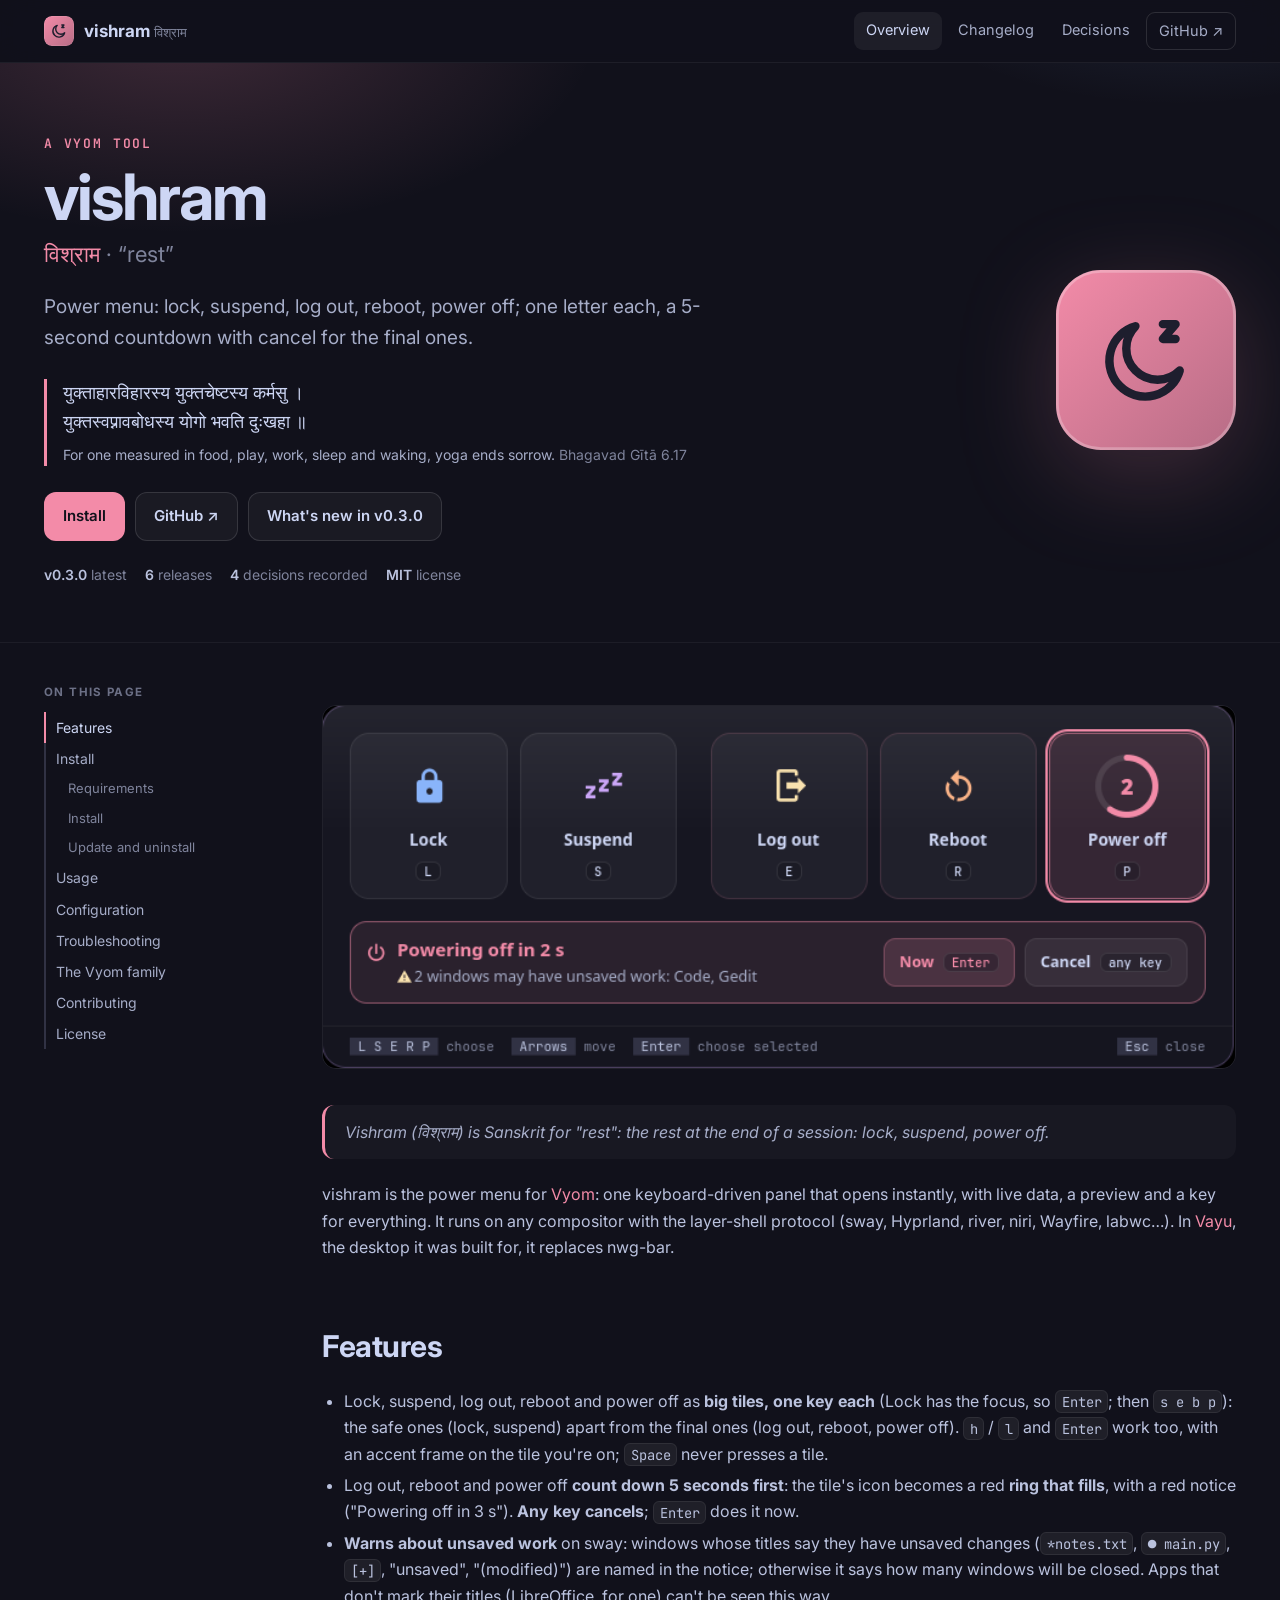
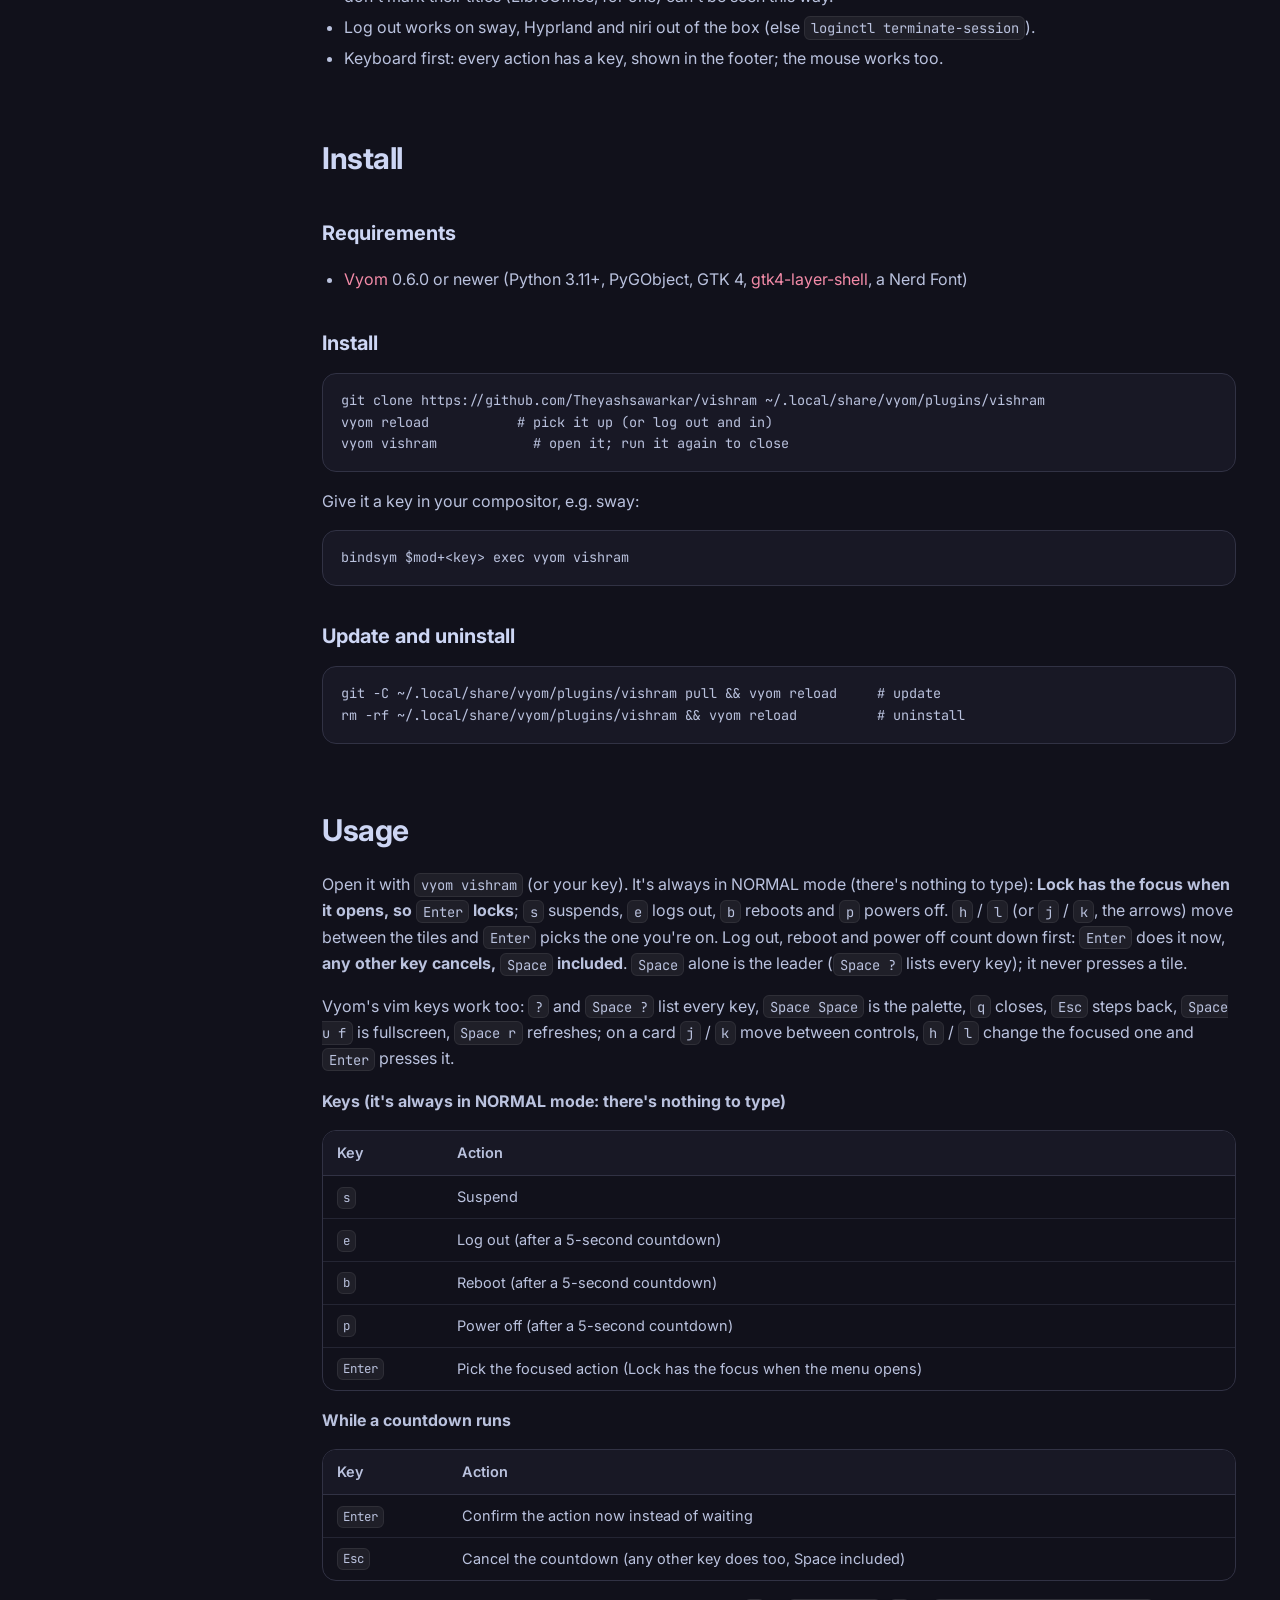
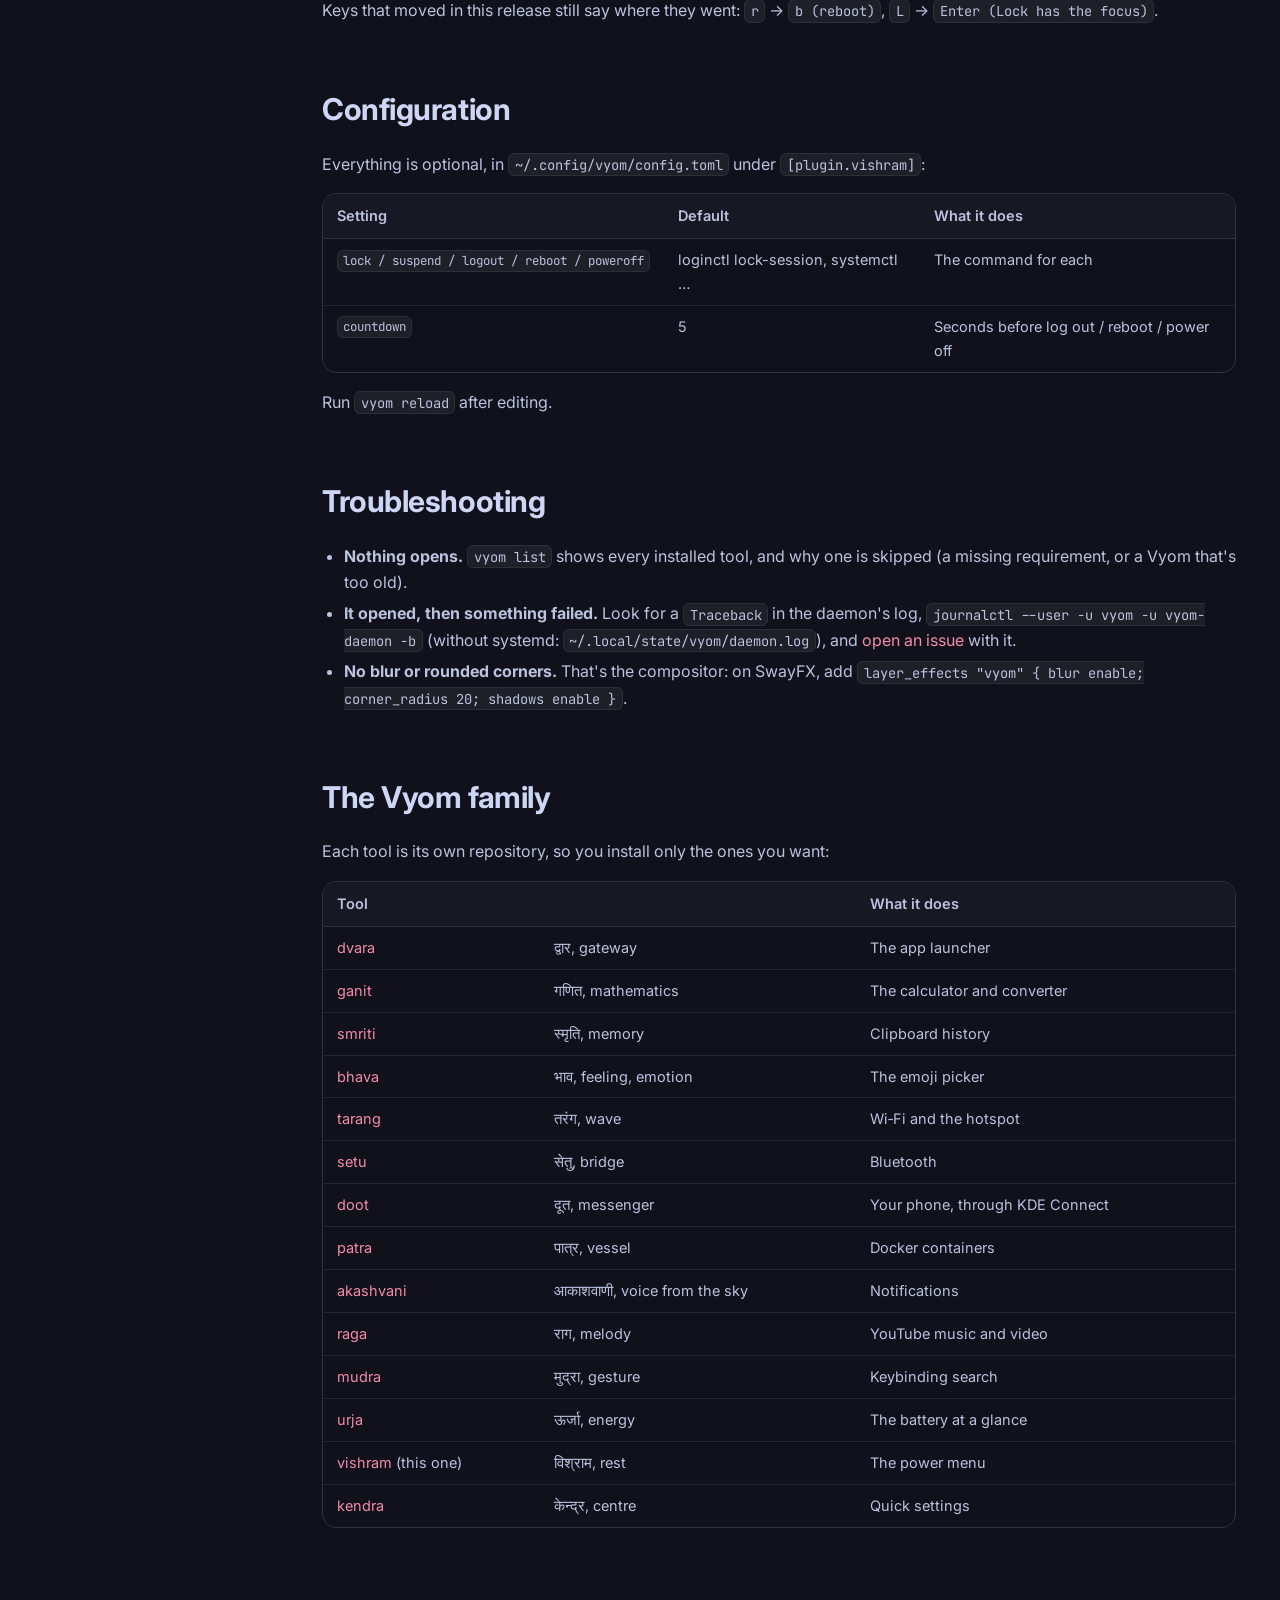
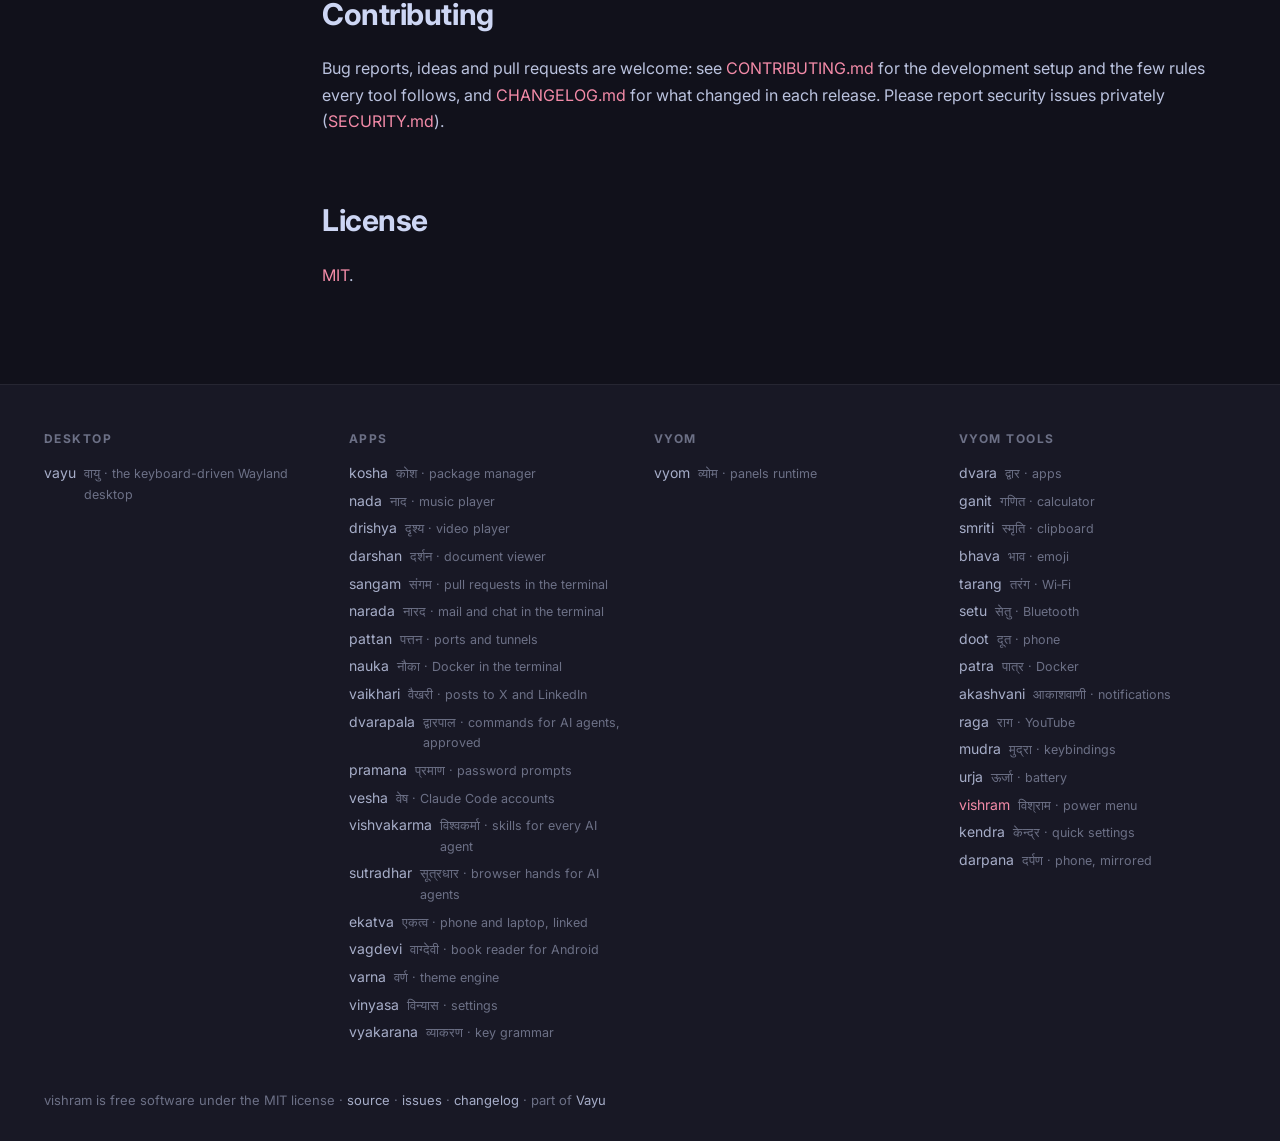
==== commit f16d5b0a: "The website moves to vishram.theyashsawarkar.dev Every Vayu tool's site now has its own address on t" ====
--- a/docs/index.html
+++ b/docs/index.html
@@ -72,8 +72,8 @@
 <h2 id="license"><a class="anchor" href="#license">#</a>License</h2>
 <p><a href="https://github.com/Theyashsawarkar/vishram/blob/main/LICENSE">MIT</a>.</p>
 </article></div>
-<footer><div class="in"><div><h4>Desktop</h4><a href="https://theyashsawarkar.github.io/vayu/" class="">vayu <span>वायु · the keyboard-driven Wayland desktop</span></a></div><div><h4>Apps</h4><a href="https://theyashsawarkar.github.io/kosha/" class="">kosha <span>कोश · package manager</span></a><a href="https://theyashsawarkar.github.io/nada/" class="">nada <span>नाद · music player</span></a><a href="https://theyashsawarkar.github.io/drishya/" class="">drishya <span>दृश्य · video player</span></a><a href="https://theyashsawarkar.github.io/sangam/" class="">sangam <span>संगम · pull requests in the terminal</span></a><a href="https://theyashsawarkar.github.io/narada/" class="">narada <span>नारद · mail and chat in the terminal</span></a><a href="https://theyashsawarkar.github.io/pattan/" class="">pattan <span>पत्तन · ports and tunnels</span></a><a href="https://theyashsawarkar.github.io/nauka/" class="">nauka <span>नौका · Docker in the terminal</span></a><a href="https://theyashsawarkar.github.io/vaikhari/" class="">vaikhari <span>वैखरी · posts to X and LinkedIn</span></a><a href="https://theyashsawarkar.github.io/dvarapala/" class="">dvarapala <span>द्वारपाल · commands for AI agents, approved</span></a><a href="https://theyashsawarkar.github.io/pramana/" class="">pramana <span>प्रमाण · password prompts</span></a><a href="https://theyashsawarkar.github.io/vesha/" class="">vesha <span>वेष · Claude Code accounts</span></a><a href="https://theyashsawarkar.github.io/vishvakarma/" class="">vishvakarma <span>विश्वकर्मा · skills for every AI agent</span></a><a href="https://theyashsawarkar.github.io/ekatva/" class="">ekatva <span>एकत्व · phone and laptop, linked</span></a><a href="https://theyashsawarkar.github.io/varna/" class="">varna <span>वर्ण · theme engine</span></a><a href="https://theyashsawarkar.github.io/vinyasa/" class="">vinyasa <span>विन्यास · settings</span></a></div><div><h4>Vyom</h4><a href="https://theyashsawarkar.github.io/vyom/" class="">vyom <span>व्योम · panels runtime</span></a></div><div><h4>Vyom tools</h4><a href="https://theyashsawarkar.github.io/dvara/" class="">dvara <span>द्वार · apps</span></a><a href="https://theyashsawarkar.github.io/ganit/" class="">ganit <span>गणित · calculator</span></a><a href="https://theyashsawarkar.github.io/smriti/" class="">smriti <span>स्मृति · clipboard</span></a><a href="https://theyashsawarkar.github.io/bhava/" class="">bhava <span>भाव · emoji</span></a><a href="https://theyashsawarkar.github.io/tarang/" class="">tarang <span>तरंग · Wi‑Fi</span></a><a href="https://theyashsawarkar.github.io/setu/" class="">setu <span>सेतु · Bluetooth</span></a><a href="https://theyashsawarkar.github.io/doot/" class="">doot <span>दूत · phone</span></a><a href="https://theyashsawarkar.github.io/patra/" class="">patra <span>पात्र · Docker</span></a><a href="https://theyashsawarkar.github.io/akashvani/" class="">akashvani <span>आकाशवाणी · notifications</span></a><a href="https://theyashsawarkar.github.io/raga/" class="">raga <span>राग · YouTube</span></a><a href="https://theyashsawarkar.github.io/mudra/" class="">mudra <span>मुद्रा · keybindings</span></a><a href="https://theyashsawarkar.github.io/urja/" class="">urja <span>ऊर्जा · battery</span></a><a href="https://theyashsawarkar.github.io/vishram/" class="me">vishram <span>विश्राम · power menu</span></a><a href="https://theyashsawarkar.github.io/kendra/" class="">kendra <span>केन्द्र · quick settings</span></a><a href="https://theyashsawarkar.github.io/darpana/" class="">darpana <span>दर्पण · phone, mirrored</span></a></div></div>
-<div class="bottom">vishram is free software under the MIT license · <a href="https://github.com/Theyashsawarkar/vishram">source</a> · <a href="https://github.com/Theyashsawarkar/vishram/issues">issues</a> · <a href="changelog.html">changelog</a> · part of <a href="https://theyashsawarkar.github.io/vayu/">Vayu</a></div></footer>
+<footer><div class="in"><div><h4>Desktop</h4><a href="https://vayu.theyashsawarkar.dev/" class="">vayu <span>वायु · the keyboard-driven Wayland desktop</span></a></div><div><h4>Apps</h4><a href="https://kosha.theyashsawarkar.dev/" class="">kosha <span>कोश · package manager</span></a><a href="https://nada.theyashsawarkar.dev/" class="">nada <span>नाद · music player</span></a><a href="https://drishya.theyashsawarkar.dev/" class="">drishya <span>दृश्य · video player</span></a><a href="https://darshan.theyashsawarkar.dev/" class="">darshan <span>दर्शन · document viewer</span></a><a href="https://sangam.theyashsawarkar.dev/" class="">sangam <span>संगम · pull requests in the terminal</span></a><a href="https://narada.theyashsawarkar.dev/" class="">narada <span>नारद · mail and chat in the terminal</span></a><a href="https://pattan.theyashsawarkar.dev/" class="">pattan <span>पत्तन · ports and tunnels</span></a><a href="https://nauka.theyashsawarkar.dev/" class="">nauka <span>नौका · Docker in the terminal</span></a><a href="https://vaikhari.theyashsawarkar.dev/" class="">vaikhari <span>वैखरी · posts to X and LinkedIn</span></a><a href="https://dvarapala.theyashsawarkar.dev/" class="">dvarapala <span>द्वारपाल · commands for AI agents, approved</span></a><a href="https://pramana.theyashsawarkar.dev/" class="">pramana <span>प्रमाण · password prompts</span></a><a href="https://vesha.theyashsawarkar.dev/" class="">vesha <span>वेष · Claude Code accounts</span></a><a href="https://vishvakarma.theyashsawarkar.dev/" class="">vishvakarma <span>विश्वकर्मा · skills for every AI agent</span></a><a href="https://sutradhar.theyashsawarkar.dev/" class="">sutradhar <span>सूत्रधार · browser hands for AI agents</span></a><a href="https://ekatva.theyashsawarkar.dev/" class="">ekatva <span>एकत्व · phone and laptop, linked</span></a><a href="https://vagdevi.theyashsawarkar.dev/" class="">vagdevi <span>वाग्देवी · book reader for Android</span></a><a href="https://varna.theyashsawarkar.dev/" class="">varna <span>वर्ण · theme engine</span></a><a href="https://vinyasa.theyashsawarkar.dev/" class="">vinyasa <span>विन्यास · settings</span></a><a href="https://vyakarana.theyashsawarkar.dev/" class="">vyakarana <span>व्याकरण · key grammar</span></a></div><div><h4>Vyom</h4><a href="https://vyom.theyashsawarkar.dev/" class="">vyom <span>व्योम · panels runtime</span></a></div><div><h4>Vyom tools</h4><a href="https://dvara.theyashsawarkar.dev/" class="">dvara <span>द्वार · apps</span></a><a href="https://ganit.theyashsawarkar.dev/" class="">ganit <span>गणित · calculator</span></a><a href="https://smriti.theyashsawarkar.dev/" class="">smriti <span>स्मृति · clipboard</span></a><a href="https://bhava.theyashsawarkar.dev/" class="">bhava <span>भाव · emoji</span></a><a href="https://tarang.theyashsawarkar.dev/" class="">tarang <span>तरंग · Wi‑Fi</span></a><a href="https://setu.theyashsawarkar.dev/" class="">setu <span>सेतु · Bluetooth</span></a><a href="https://doot.theyashsawarkar.dev/" class="">doot <span>दूत · phone</span></a><a href="https://patra.theyashsawarkar.dev/" class="">patra <span>पात्र · Docker</span></a><a href="https://akashvani.theyashsawarkar.dev/" class="">akashvani <span>आकाशवाणी · notifications</span></a><a href="https://raga.theyashsawarkar.dev/" class="">raga <span>राग · YouTube</span></a><a href="https://mudra.theyashsawarkar.dev/" class="">mudra <span>मुद्रा · keybindings</span></a><a href="https://urja.theyashsawarkar.dev/" class="">urja <span>ऊर्जा · battery</span></a><a href="https://vishram.theyashsawarkar.dev/" class="me">vishram <span>विश्राम · power menu</span></a><a href="https://kendra.theyashsawarkar.dev/" class="">kendra <span>केन्द्र · quick settings</span></a><a href="https://darpana.theyashsawarkar.dev/" class="">darpana <span>दर्पण · phone, mirrored</span></a></div></div>
+<div class="bottom">vishram is free software under the MIT license · <a href="https://github.com/Theyashsawarkar/vishram">source</a> · <a href="https://github.com/Theyashsawarkar/vishram/issues">issues</a> · <a href="changelog.html">changelog</a> · part of <a href="https://vayu.theyashsawarkar.dev/">Vayu</a></div></footer>
 <script>
 document.querySelectorAll('pre.code').forEach(p=>{const b=document.createElement('button');b.className='copy';b.textContent='Copy';
 b.onclick=()=>{navigator.clipboard.writeText(p.innerText.replace(/^Copy/,'')).then(()=>{b.textContent='Copied';setTimeout(()=>b.textContent='Copy',1200)})};p.appendChild(b)});
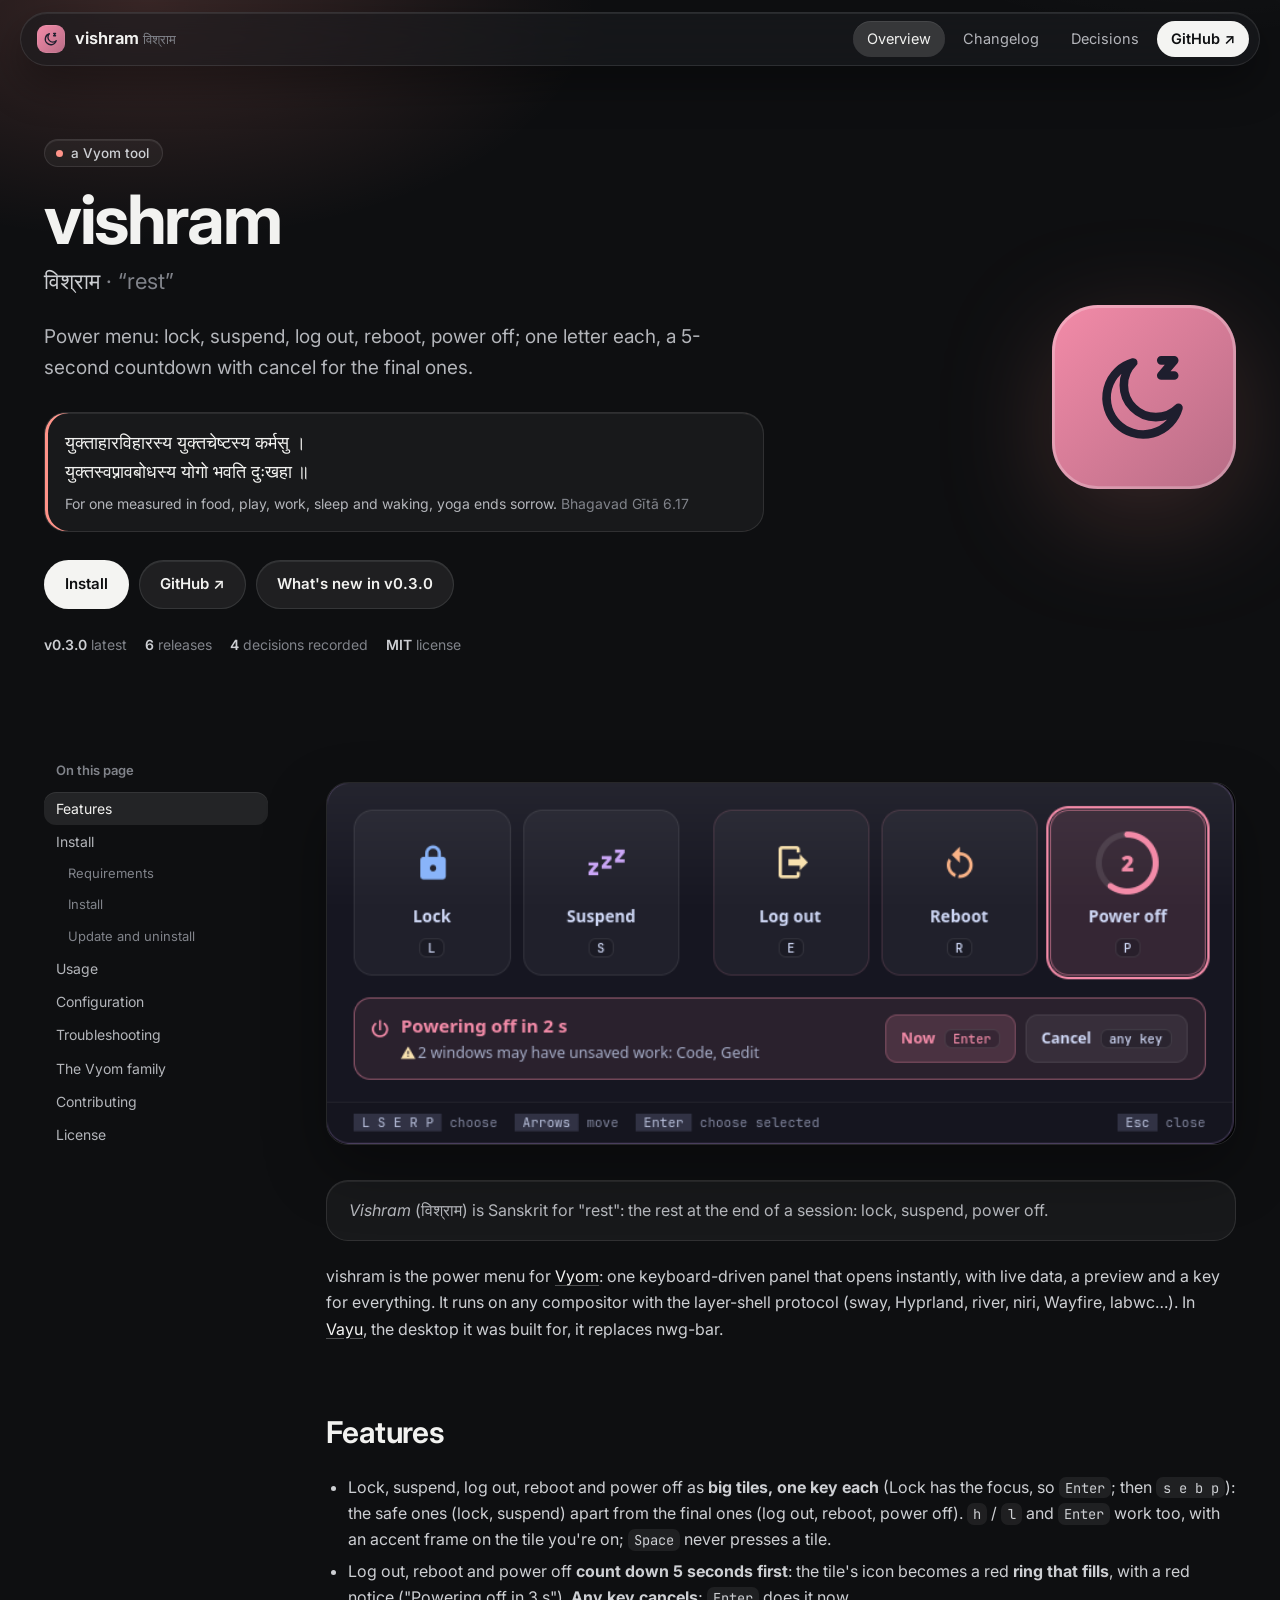
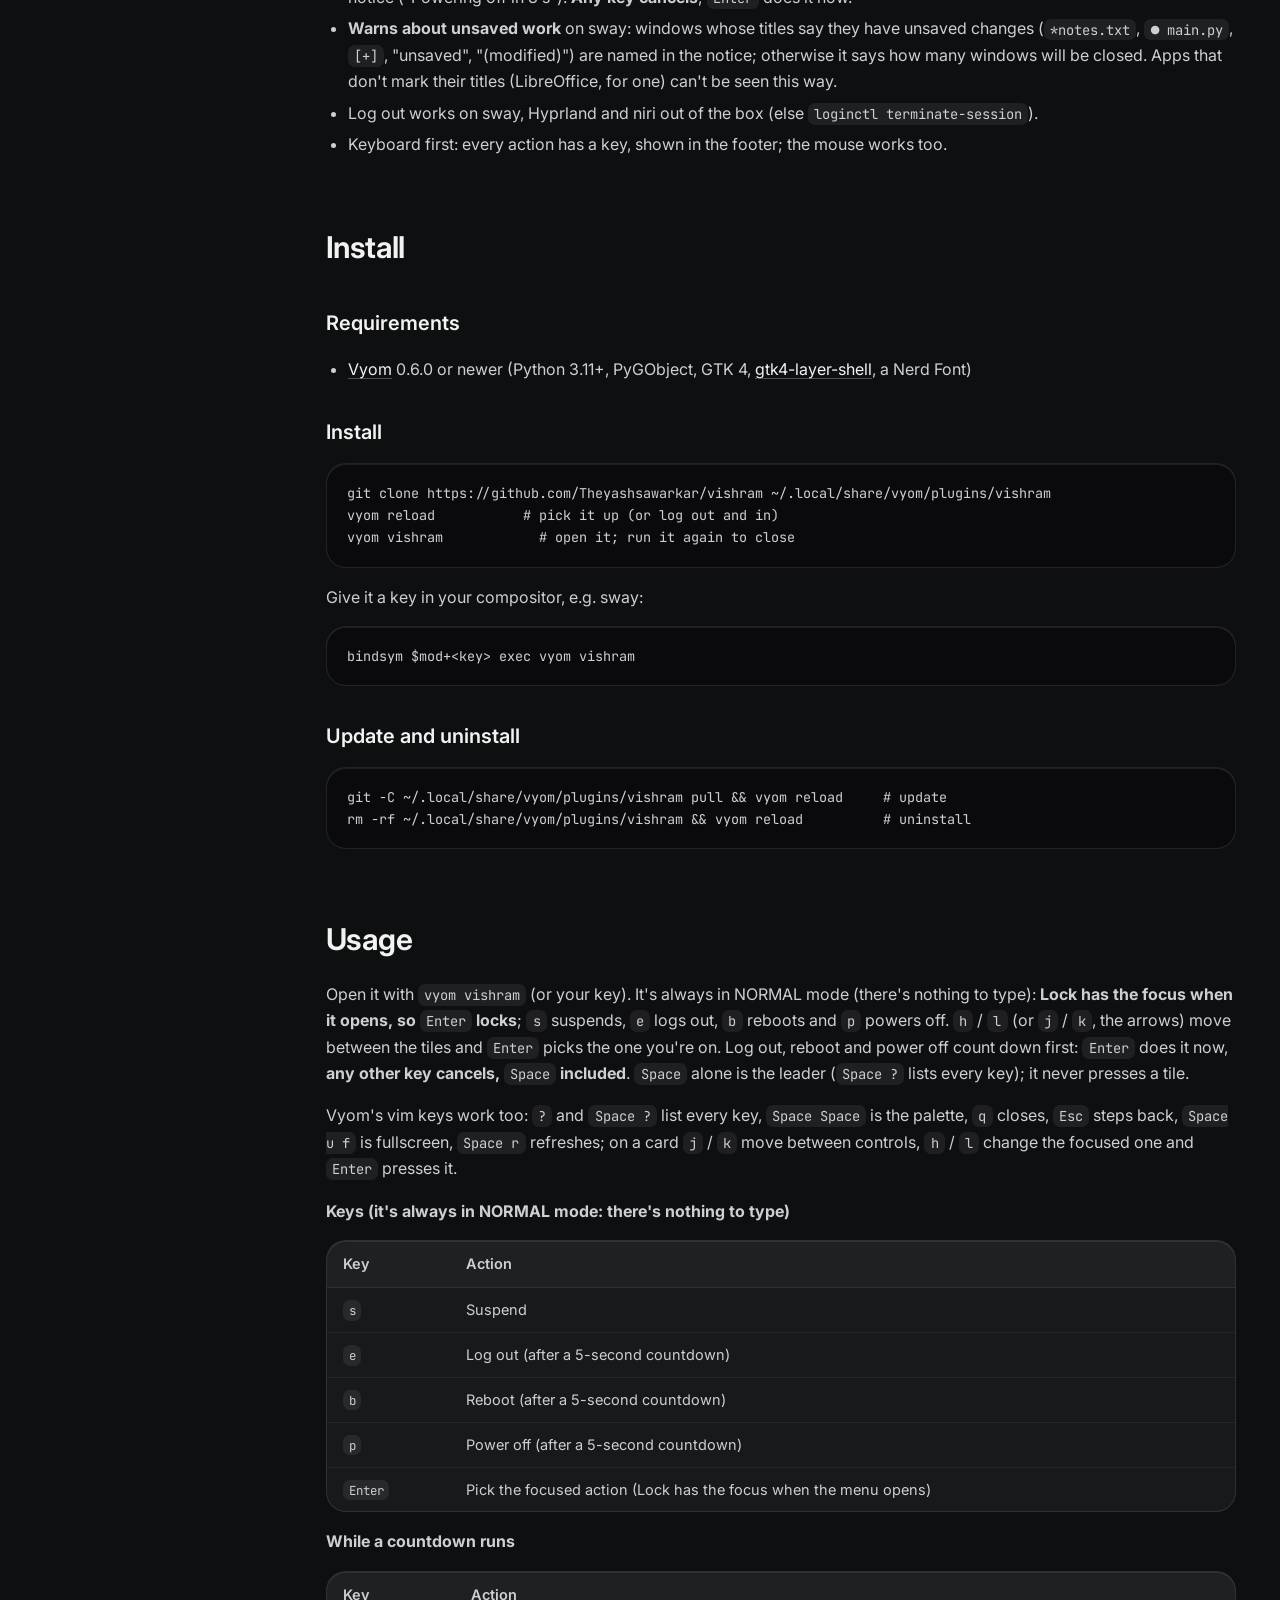
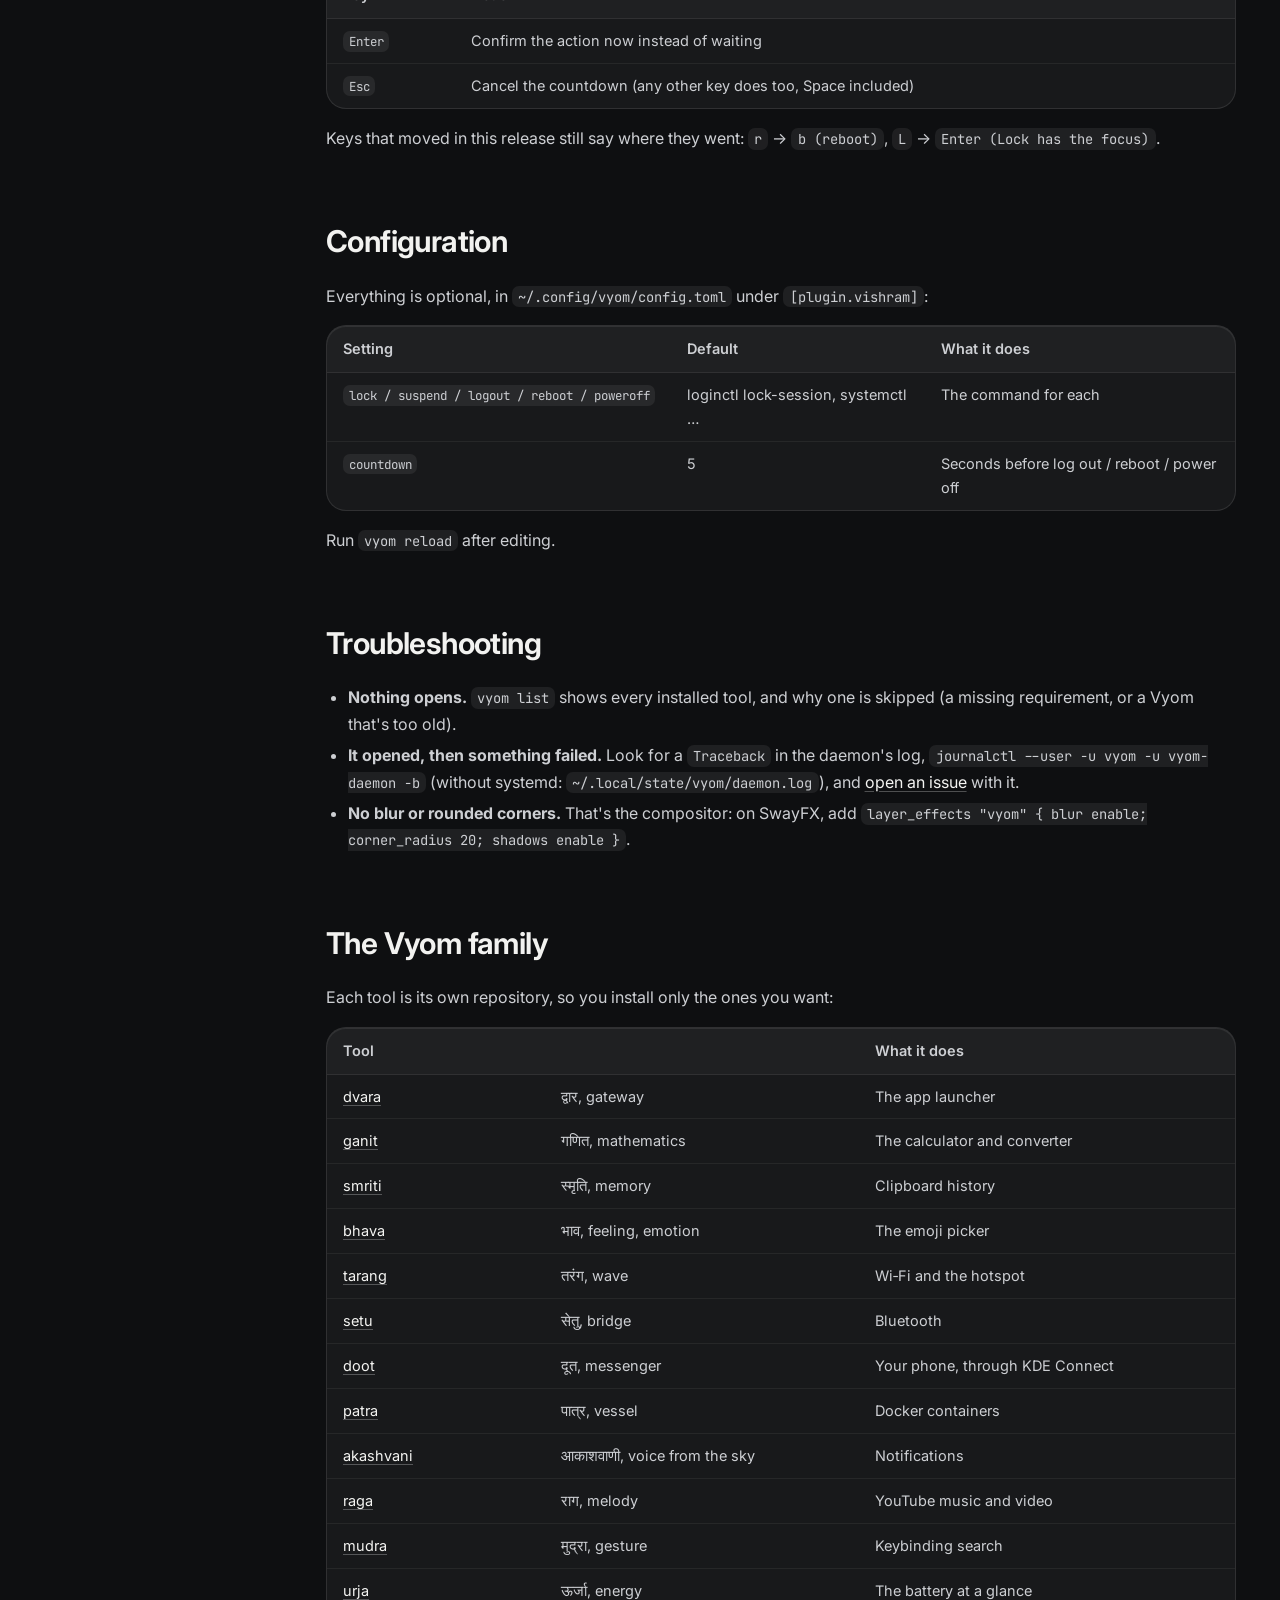
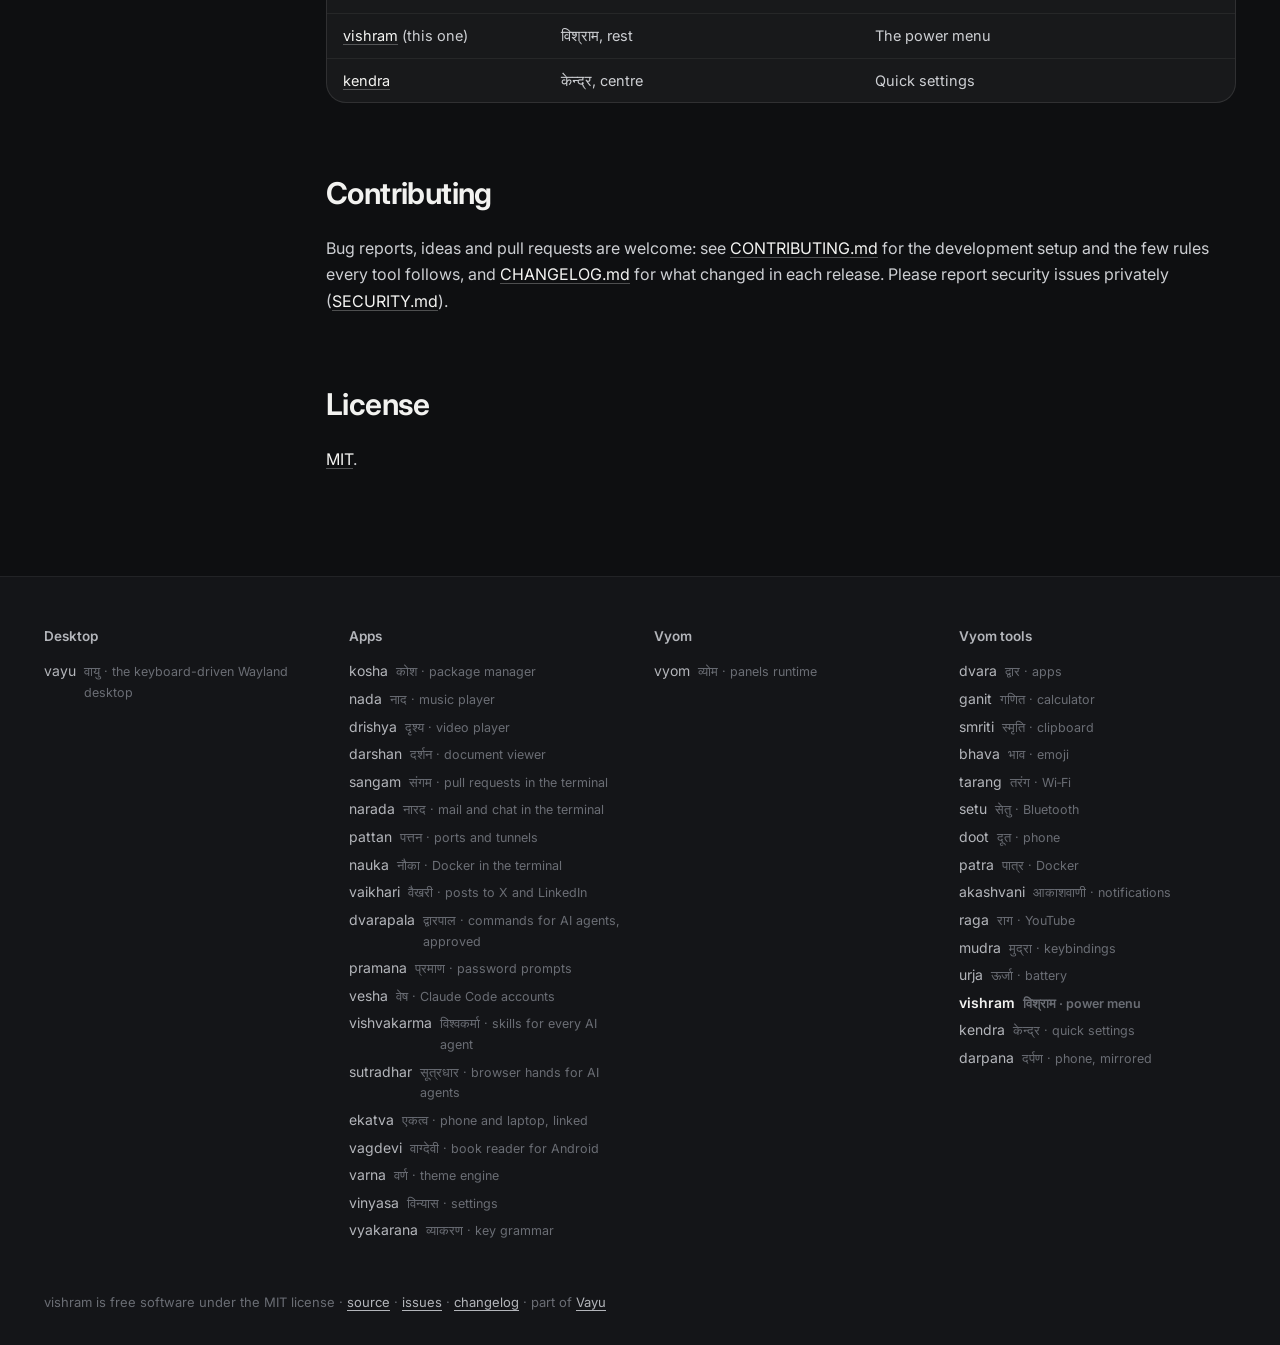
==== commit a5c0c83f: "Spatial look: graphite glass, round shapes, colour only for meaning Co-Authored-By: Claude Opus 5.5 " ====
--- a/docs/index.html
+++ b/docs/index.html
@@ -7,12 +7,12 @@
 <meta name="description" content="Power menu: lock, suspend, log out, reboot, power off; one letter each, a 5-second countdown with cancel for the final ones.">
 <meta property="og:title" content="vishram · Power menu: lock, suspend, log out, reboot, power off; one letter each, a 5-second countdown with cancel for the final ones.">
 <meta property="og:description" content="Power menu: lock, suspend, log out, reboot, power off; one letter each, a 5-second countdown with cancel for the final ones.">
-<meta name="theme-color" content="#11111b">
+<meta name="theme-color" content="#0e0f11">
 <link rel="icon" href="assets/logo.svg" type="image/svg+xml">
 <link rel="preconnect" href="https://fonts.googleapis.com">
 <link href="https://fonts.googleapis.com/css2?family=Inter:wght@400;500;600;700;800&family=JetBrains+Mono:wght@400;600&display=swap" rel="stylesheet">
 <link rel="stylesheet" href="assets/site.css">
-<style>:root{--accent:#f38ba8;--glow:#f38ba833}</style>
+<style>:root{--tool:#ff9389;--glow:#ff93892e}</style>
 </head>
 <body>
 <header class="top"><div class="in">
--- a/docs/assets/site.css
+++ b/docs/assets/site.css
@@ -1,85 +1,100 @@
-:root{--crust:#11111b;--mantle:#181825;--base:#1e1e2e;--s0:#313244;--s1:#45475a;--ov0:#6c7086;--ov1:#7f849c;
---sub0:#a6adc8;--sub1:#bac2de;--text:#cdd6f4;--mauve:#cba6f7;--green:#a6e3a1;--peach:#fab387;--red:#f38ba8;--blue:#89b4fa;
+/* Vayu's Spatial look: graphite glass that floats, very round, colour only
+   where it means something. The near-white accent is where you act (links,
+   the main button); the tool's own colour (--tool) is only its signature:
+   the logo's glow, the shloka's line, the release dots. */
+:root{--crust:#0e0f11;--mantle:#141518;--base:#1b1c20;--s0:#2a2c31;--s1:#3a3c42;--ov0:#6a6d74;--ov1:#80838a;
+--sub0:#b3b5ba;--sub1:#cdcfd3;--text:#f2f2f0;--accent:#f4f4f2;--green:#8ee2a6;--peach:#f7b07d;--red:#ff9389;--blue:#93c4ff;
+--glass:rgba(255,255,255,.045);--rim:rgba(255,255,255,.10);--lit:inset 0 1px 0 rgba(255,255,255,.08);
 --ui:"Inter","Segoe UI",system-ui,sans-serif;--mono:"JetBrains Mono","JetBrainsMono Nerd Font",ui-monospace,monospace}
-*{box-sizing:border-box}html{scroll-behavior:smooth;scroll-padding-top:76px}
+*{box-sizing:border-box}html{scroll-behavior:smooth;scroll-padding-top:96px}
 body{margin:0;background:var(--crust);color:var(--text);font:16px/1.65 var(--ui);-webkit-font-smoothing:antialiased}
-a{color:var(--accent);text-decoration:none}a:hover{text-decoration:underline}
-code{font:.86em var(--mono);background:rgba(255,255,255,.06);border:1px solid rgba(255,255,255,.07);padding:.12em .4em;border-radius:6px;color:var(--sub1)}
+a{color:var(--accent);text-decoration:underline;text-decoration-color:rgba(244,244,242,.28);text-underline-offset:3px}
+a:hover{text-decoration-color:var(--accent)}
+code{font:.86em var(--mono);background:rgba(255,255,255,.07);padding:.14em .45em;border-radius:7px;color:var(--sub1)}
 img{max-width:100%;height:auto}
-/* nav */
-.top{position:sticky;top:0;z-index:20;backdrop-filter:blur(18px) saturate(1.4);-webkit-backdrop-filter:blur(18px) saturate(1.4);
-background:rgba(17,17,27,.72);border-bottom:1px solid rgba(255,255,255,.06)}
-.top .in{max-width:1240px;margin:0 auto;padding:12px 24px;display:flex;align-items:center;gap:22px}
-.brand{display:flex;align-items:center;gap:10px;font-weight:700;font-size:17px;color:var(--text)}
-.brand img{width:30px;height:30px;border-radius:8px}.brand small{font-weight:500;color:var(--ov1);font-size:13px}
+:focus-visible{outline:2px solid var(--accent);outline-offset:3px;border-radius:8px}
+/* nav: a floating glass pill */
+.top{position:sticky;top:12px;z-index:20;padding:0 16px}
+.top .in{max-width:1240px;margin:0 auto;padding:8px 10px 8px 16px;display:flex;align-items:center;gap:22px;
+border-radius:999px;background:rgba(27,28,32,.62);border:1px solid var(--rim);box-shadow:var(--lit),0 18px 40px rgba(0,0,0,.35);
+backdrop-filter:blur(24px) saturate(1.5);-webkit-backdrop-filter:blur(24px) saturate(1.5)}
+.brand{display:flex;align-items:center;gap:10px;font-weight:650;font-size:16.5px;color:var(--text);text-decoration:none}
+.brand img{width:28px;height:28px;border-radius:9px}.brand small{font-weight:500;color:var(--ov1);font-size:13px}
 .top nav{display:flex;gap:4px;margin-left:auto;flex-wrap:wrap}
-.top nav a{color:var(--sub0);padding:6px 12px;border-radius:9px;font-size:14.5px}
-.top nav a:hover,.top nav a.on{background:rgba(255,255,255,.06);color:var(--text);text-decoration:none}
-.top nav a.gh{border:1px solid rgba(255,255,255,.12)}
-/* hero */
-.hero{position:relative;overflow:hidden;border-bottom:1px solid rgba(255,255,255,.05)}
-.hero:before{content:"";position:absolute;inset:-40% -10% auto;height:640px;
-background:radial-gradient(600px 300px at 20% 30%,var(--glow),transparent 70%),radial-gradient(500px 300px at 85% 10%,rgba(137,180,250,.18),transparent 70%);pointer-events:none}
-.hero .in{position:relative;max-width:1240px;margin:0 auto;padding:72px 24px 56px;display:grid;grid-template-columns:minmax(0,1fr) auto;gap:40px;align-items:center}
-.eyebrow{font:600 13px var(--mono);letter-spacing:.14em;text-transform:uppercase;color:var(--accent)}
-.hero h1{font-size:clamp(40px,6vw,64px);line-height:1.04;margin:12px 0 6px;letter-spacing:-.03em}
-.hero .sa{font-size:22px;color:var(--accent);margin-bottom:18px}.hero .sa span{color:var(--ov1)}
-.hero .shloka{margin:0 0 26px;padding-left:16px;border-left:3px solid var(--accent);max-width:720px}.hero .shloka p{margin:0 0 6px;font-size:18px;line-height:1.6;color:var(--text)}.hero .shloka figcaption{font-size:14px;color:var(--sub0)}.hero .shloka cite{color:var(--ov1);font-style:normal;white-space:nowrap}
-.hero p.lead{font-size:19px;color:var(--sub0);max-width:720px;margin:0 0 26px}
+.top nav a{color:var(--sub0);padding:6px 14px;border-radius:999px;font-size:14.5px;text-decoration:none}
+.top nav a:hover{background:rgba(255,255,255,.07);color:var(--text)}
+.top nav a.on{background:rgba(255,255,255,.14);color:var(--text);box-shadow:var(--lit)}
+.top nav a.gh{background:var(--accent);color:var(--crust);font-weight:600}.top nav a.gh:hover{background:#fff}
+/* hero: the tool's light in a dark room */
+.hero{position:relative;overflow:hidden;margin-top:-64px;padding-top:64px}
+.hero:before{content:"";position:absolute;inset:-30% -10% auto;height:720px;
+background:radial-gradient(640px 340px at 18% 32%,var(--glow),transparent 70%),radial-gradient(520px 300px at 86% 8%,rgba(255,255,255,.06),transparent 70%);pointer-events:none}
+.hero .in{position:relative;max-width:1240px;margin:0 auto;padding:84px 24px 60px;display:grid;grid-template-columns:minmax(0,1fr) auto;gap:48px;align-items:center}
+.eyebrow{display:inline-flex;align-items:center;gap:8px;font:500 13.5px var(--ui);color:var(--sub1);padding:5px 13px 5px 11px;border-radius:999px;
+background:var(--glass);border:1px solid var(--rim);box-shadow:var(--lit)}
+.eyebrow:before{content:"";width:7px;height:7px;border-radius:50%;background:var(--tool)}
+.hero h1{font-size:clamp(42px,6vw,68px);line-height:1.02;margin:18px 0 8px;letter-spacing:-.035em;font-weight:700}
+.hero .sa{font-size:22px;color:var(--sub1);margin-bottom:22px}.hero .sa span{color:var(--ov1)}
+.hero .shloka{margin:0 0 28px;padding:16px 20px;border-radius:22px;background:var(--glass);border:1px solid var(--rim);box-shadow:var(--lit),inset 3px 0 0 var(--tool);max-width:720px}
+.hero .shloka p{margin:0 0 6px;font-size:18px;line-height:1.6;color:var(--text)}.hero .shloka figcaption{font-size:14px;color:var(--sub0)}.hero .shloka cite{color:var(--ov1);font-style:normal;white-space:nowrap}
+.hero p.lead{font-size:19px;color:var(--sub0);max-width:680px;margin:0 0 28px}
 .cta{display:flex;gap:10px;flex-wrap:wrap}
-.btn{display:inline-flex;align-items:center;gap:8px;padding:11px 18px;border-radius:12px;font-weight:600;font-size:15px;border:1px solid rgba(255,255,255,.12);color:var(--text);background:rgba(255,255,255,.04)}
-.btn:hover{text-decoration:none;background:rgba(255,255,255,.08)}
-.btn.primary{background:var(--accent);color:var(--crust);border-color:transparent}.btn.primary:hover{filter:brightness(1.06)}
-.hero .logo{width:180px;height:180px;filter:drop-shadow(0 24px 48px var(--glow))}
-.meta{display:flex;gap:18px;flex-wrap:wrap;margin-top:22px;color:var(--ov1);font-size:14px}.meta b{color:var(--sub1);font-weight:600}
+.btn{display:inline-flex;align-items:center;gap:8px;padding:11px 20px;border-radius:999px;font-weight:600;font-size:15px;color:var(--text);
+background:rgba(255,255,255,.07);border:1px solid var(--rim);box-shadow:var(--lit);text-decoration:none}
+.btn:hover{background:rgba(255,255,255,.12)}
+.btn.primary{background:var(--accent);color:var(--crust);border-color:transparent;box-shadow:none}.btn.primary:hover{background:#fff}
+.hero .logo{width:184px;height:184px;filter:drop-shadow(0 28px 56px var(--glow))}
+.meta{display:flex;gap:18px;flex-wrap:wrap;margin-top:24px;color:var(--ov1);font-size:14px}.meta b{color:var(--sub1);font-weight:600}
 /* layout */
-.wrap{max-width:1240px;margin:0 auto;padding:40px 24px 80px;display:grid;grid-template-columns:230px minmax(0,1fr);gap:48px}
-.toc{position:sticky;top:84px;align-self:start;max-height:calc(100vh - 100px);overflow:auto;font-size:14px;padding-right:6px}
-.toc b{display:block;font-size:11.5px;letter-spacing:.12em;text-transform:uppercase;color:var(--ov0);margin:0 0 10px}
-.toc a{display:block;color:var(--sub0);padding:4px 10px;border-left:2px solid var(--s0)}
-.toc a.l3{padding-left:22px;font-size:13px;color:var(--ov1)}
-.toc a:hover,.toc a.on{color:var(--text);border-left-color:var(--accent);text-decoration:none}
+.wrap{max-width:1240px;margin:0 auto;padding:44px 24px 88px;display:grid;grid-template-columns:230px minmax(0,1fr);gap:52px}
+.toc{position:sticky;top:96px;align-self:start;max-height:calc(100vh - 116px);overflow:auto;font-size:14px;padding-right:6px}
+.toc b{display:block;font-size:13px;font-weight:600;color:var(--ov1);margin:0 0 10px 12px}
+.toc a{display:block;color:var(--sub0);padding:5px 12px;border-radius:12px;text-decoration:none}
+.toc a.l3{padding-left:24px;font-size:13px;color:var(--ov1)}
+.toc a:hover{color:var(--text);background:rgba(255,255,255,.04)}
+.toc a.on{color:var(--text);background:rgba(255,255,255,.09);box-shadow:var(--lit)}
 article{min-width:0}
-article h2{font-size:30px;letter-spacing:-.015em;margin:56px 0 14px;padding-top:6px}
+article h2{font-size:30px;letter-spacing:-.02em;margin:60px 0 14px;padding-top:6px;font-weight:650}
 article h2:first-child{margin-top:0}
-article h3{font-size:20px;margin:34px 0 10px}article h4{font-size:16px;margin:24px 0 8px;color:var(--sub1)}
+article h3{font-size:20px;margin:34px 0 10px;font-weight:600}article h4{font-size:16px;margin:24px 0 8px;color:var(--sub1)}
 article p,article li{color:var(--sub1)}
-article .anchor{opacity:0;margin-left:-22px;width:22px;display:inline-block;color:var(--ov0)}
-article h2:hover .anchor,article h3:hover .anchor{opacity:1;text-decoration:none}
+article .anchor{opacity:0;margin-left:-22px;width:22px;display:inline-block;color:var(--ov0);text-decoration:none}
+article h2:hover .anchor,article h3:hover .anchor{opacity:1}
 article ul,article ol{padding-left:22px}article li{margin:5px 0}
-article img{border-radius:14px;border:1px solid rgba(255,255,255,.07)}
+article img{border-radius:22px;border:1px solid var(--rim);box-shadow:0 24px 60px rgba(0,0,0,.35)}
 article p[align=center]{text-align:center}article p[align=center] img{margin:6px 0}
-article blockquote{margin:22px 0;padding:14px 20px;border-left:3px solid var(--accent);background:rgba(255,255,255,.03);border-radius:12px}
-article blockquote p{margin:0;color:var(--sub0);font-style:italic}
-pre.code{position:relative;background:var(--mantle);border:1px solid var(--s0);border-radius:14px;padding:16px 18px;overflow:auto;font:13.5px/1.6 var(--mono);color:var(--sub1)}
-pre.code code{background:none;border:0;padding:0;font-size:inherit;color:inherit}
-pre.code .copy{position:absolute;top:8px;right:8px;font:600 11px var(--ui);padding:4px 9px;border-radius:7px;border:1px solid var(--s1);background:var(--base);color:var(--sub0);cursor:pointer;opacity:0;transition:.15s}
-pre.code:hover .copy{opacity:1}
-.table{overflow:auto;margin:16px 0;border:1px solid var(--s0);border-radius:14px}
+article blockquote{margin:22px 0;padding:16px 22px;background:var(--glass);border:1px solid var(--rim);box-shadow:var(--lit);border-radius:22px}
+article blockquote p{margin:0;color:var(--sub0)}
+pre.code{position:relative;background:rgba(0,0,0,.28);border:1px solid var(--rim);box-shadow:var(--lit);border-radius:20px;padding:18px 20px;overflow:auto;font:13.5px/1.65 var(--mono);color:var(--sub1)}
+pre.code code{background:none;padding:0;font-size:inherit;color:inherit}
+pre.code .copy{position:absolute;top:10px;right:10px;font:600 12px var(--ui);padding:5px 12px;border-radius:999px;border:0;background:rgba(255,255,255,.1);color:var(--text);cursor:pointer;opacity:0;transition:opacity .15s}
+pre.code:hover .copy,pre.code .copy:focus-visible{opacity:1}
+.table{overflow:auto;margin:16px 0;border:1px solid var(--rim);border-radius:20px;background:var(--glass);box-shadow:var(--lit)}
 table{border-collapse:collapse;width:100%;font-size:14.5px}
-th{text-align:left;background:var(--mantle);color:var(--sub1);font-weight:600;padding:10px 14px;border-bottom:1px solid var(--s0)}
-td{padding:9px 14px;border-bottom:1px solid rgba(49,50,68,.6);color:var(--sub1);vertical-align:top}tr:last-child td{border-bottom:0}
+th{text-align:left;color:var(--sub1);font-weight:600;padding:11px 16px;border-bottom:1px solid var(--rim);background:rgba(255,255,255,.03)}
+td{padding:10px 16px;border-bottom:1px solid rgba(255,255,255,.06);color:var(--sub1);vertical-align:top}tr:last-child td{border-bottom:0}
 td code{white-space:nowrap}
 /* changelog */
-.release{position:relative;padding:0 0 8px 28px;border-left:2px solid var(--s0);margin-left:6px}
-.release:before{content:"";position:absolute;left:-7px;top:10px;width:12px;height:12px;border-radius:50%;background:var(--accent);box-shadow:0 0 0 4px var(--crust)}
+.release{position:relative;padding:0 0 10px 30px;border-left:1px solid var(--s1);margin-left:6px}
+.release:before{content:"";position:absolute;left:-6px;top:11px;width:11px;height:11px;border-radius:50%;background:var(--tool);box-shadow:0 0 0 4px var(--crust)}
 .release h2{margin-top:0;font-size:24px}.release h2 .date{font:500 14px var(--mono);color:var(--ov1);margin-left:10px}
-.release .tag{font:600 12px var(--mono);padding:2px 8px;border-radius:7px;background:rgba(255,255,255,.06);color:var(--accent);margin-left:8px;vertical-align:3px}
+.release .tag{font:600 12px var(--mono);padding:2px 10px;border-radius:999px;background:rgba(255,255,255,.08);color:var(--text);margin-left:8px;vertical-align:3px}
 /* adr */
 .cards{display:grid;grid-template-columns:repeat(auto-fill,minmax(300px,1fr));gap:14px;margin:18px 0}
-.card{display:block;background:var(--mantle);border:1px solid var(--s0);border-radius:16px;padding:18px 20px;color:var(--text)}
-.card:hover{border-color:var(--accent);text-decoration:none;transform:translateY(-1px)}
-.card .n{font:600 12px var(--mono);color:var(--accent)}.card h3{margin:6px 0 6px;font-size:17px}.card p{margin:0;color:var(--sub0);font-size:14px}
-.status{display:inline-block;font:600 11px var(--mono);padding:2px 8px;border-radius:7px;background:rgba(166,227,161,.14);color:var(--green);text-transform:uppercase;letter-spacing:.06em}
-.status.superseded,.status.deprecated{background:rgba(250,179,135,.14);color:var(--peach)}.status.proposed{background:rgba(137,180,250,.14);color:var(--blue)}
+.card{display:block;background:var(--glass);border:1px solid var(--rim);box-shadow:var(--lit);border-radius:24px;padding:20px 22px;color:var(--text);text-decoration:none;transition:background .15s,border-color .15s}
+.card:hover{background:rgba(255,255,255,.075);border-color:rgba(255,255,255,.2)}
+.card .n{font:600 12px var(--mono);color:var(--ov1)}.card h3{margin:6px 0 6px;font-size:17px}.card p{margin:0;color:var(--sub0);font-size:14px}
+.status{display:inline-block;font:600 12px var(--ui);padding:2px 10px;border-radius:999px;background:rgba(142,226,166,.14);color:var(--green)}
+.status.superseded,.status.deprecated{background:rgba(247,176,125,.14);color:var(--peach)}.status.proposed{background:rgba(147,196,255,.14);color:var(--blue)}
 /* footer */
 footer{border-top:1px solid rgba(255,255,255,.06);background:var(--mantle)}
-footer .in{max-width:1240px;margin:0 auto;padding:44px 24px;display:grid;grid-template-columns:repeat(auto-fit,minmax(200px,1fr));gap:28px}
-footer h4{margin:0 0 10px;font-size:12px;letter-spacing:.12em;text-transform:uppercase;color:var(--ov0)}
-footer a{display:flex;gap:8px;align-items:baseline;color:var(--sub0);font-size:14px;padding:2px 0}footer a span{color:var(--ov0);font-size:12.5px}
-footer a.me{color:var(--accent)}
-footer .bottom{max-width:1240px;margin:0 auto;padding:0 24px 30px;color:var(--ov0);font-size:13px}
-footer .bottom a{display:inline;padding:0;font-size:13px}
-@media(max-width:900px){.wrap{grid-template-columns:1fr}.toc{display:none}.hero .in{grid-template-columns:1fr}.hero .logo{width:110px;height:110px;order:-1}
-.top nav a:not(.gh){padding:6px 8px}}
-@media(max-width:560px){.top nav a.hide{display:none}.hero .in{padding:44px 16px 36px}.wrap{padding:28px 16px 60px}}+footer .in{max-width:1240px;margin:0 auto;padding:48px 24px;display:grid;grid-template-columns:repeat(auto-fit,minmax(200px,1fr));gap:28px}
+footer h4{margin:0 0 10px;font-size:13.5px;font-weight:600;color:var(--sub0)}
+footer a{display:flex;gap:8px;align-items:baseline;color:var(--sub0);font-size:14px;padding:2px 0;text-decoration:none}footer a:hover{color:var(--text)}footer a span{color:var(--ov0);font-size:12.5px}
+footer a.me{color:var(--text);font-weight:600}
+footer .bottom{max-width:1240px;margin:0 auto;padding:0 24px 32px;color:var(--ov0);font-size:13px}
+footer .bottom a{display:inline;padding:0;font-size:13px;text-decoration:underline}
+@media(max-width:900px){.wrap{grid-template-columns:1fr}.toc{display:none}.hero .in{grid-template-columns:1fr}.hero .logo{width:112px;height:112px;order:-1}
+.top nav a:not(.gh){padding:6px 9px}}
+@media(max-width:560px){.top{padding:0 10px}.top .in{gap:10px;padding-left:12px}.brand small{display:none}.top nav a.hide{display:none}.hero .in{padding:52px 16px 36px}.wrap{padding:28px 16px 64px}}
+@media(prefers-reduced-motion:reduce){html{scroll-behavior:auto}*{transition:none!important}}
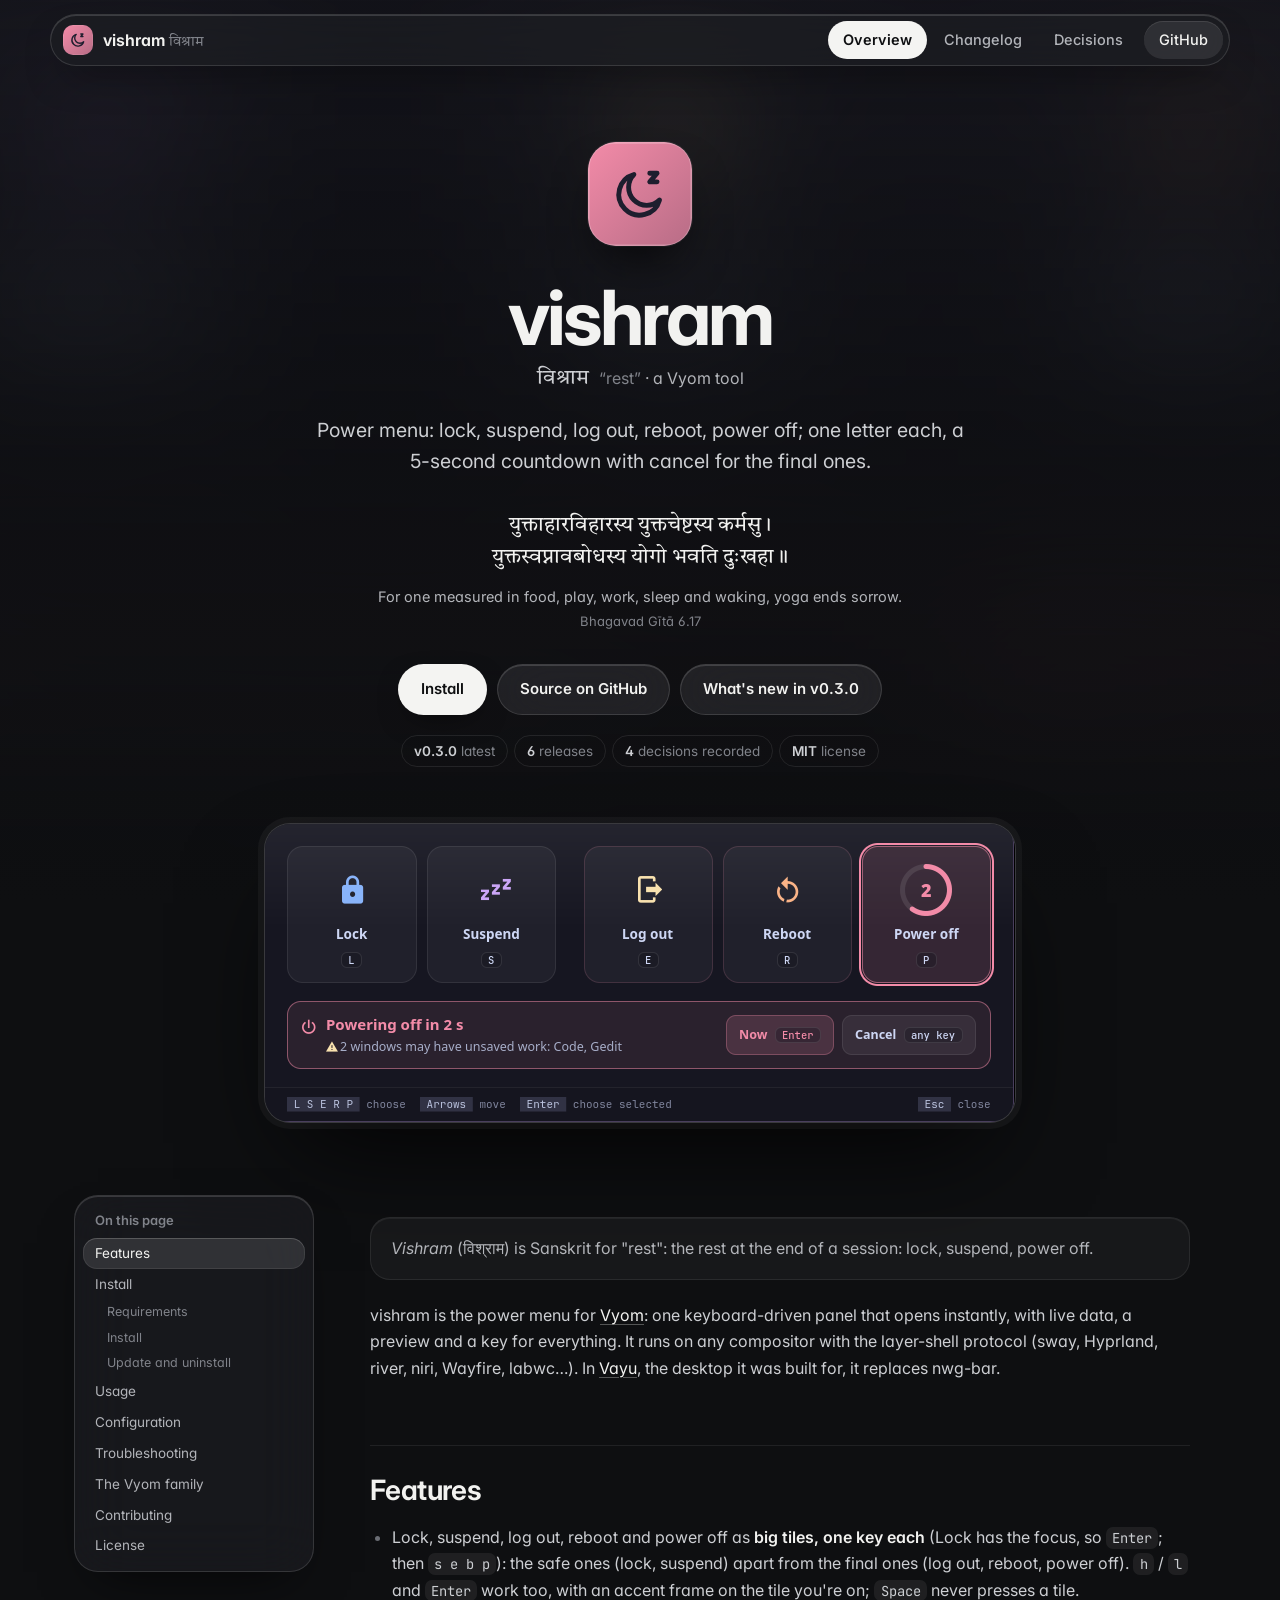
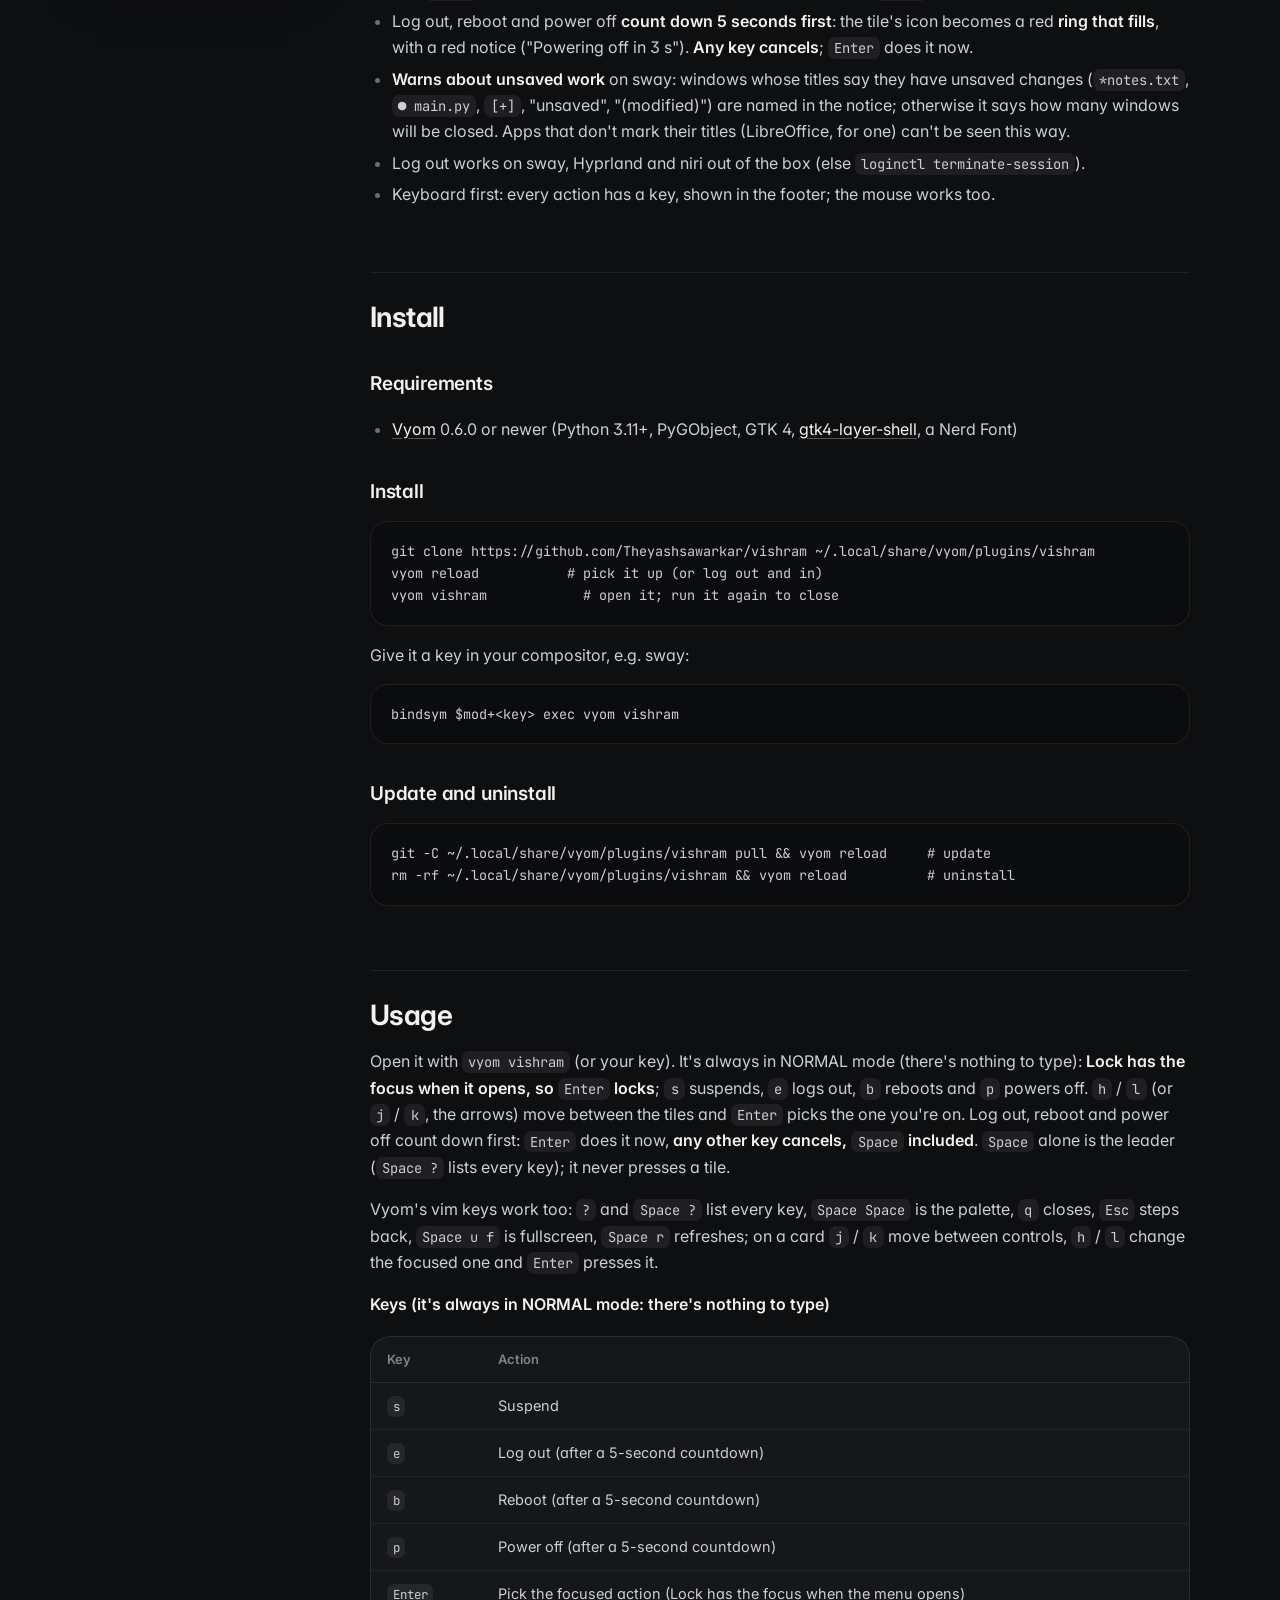
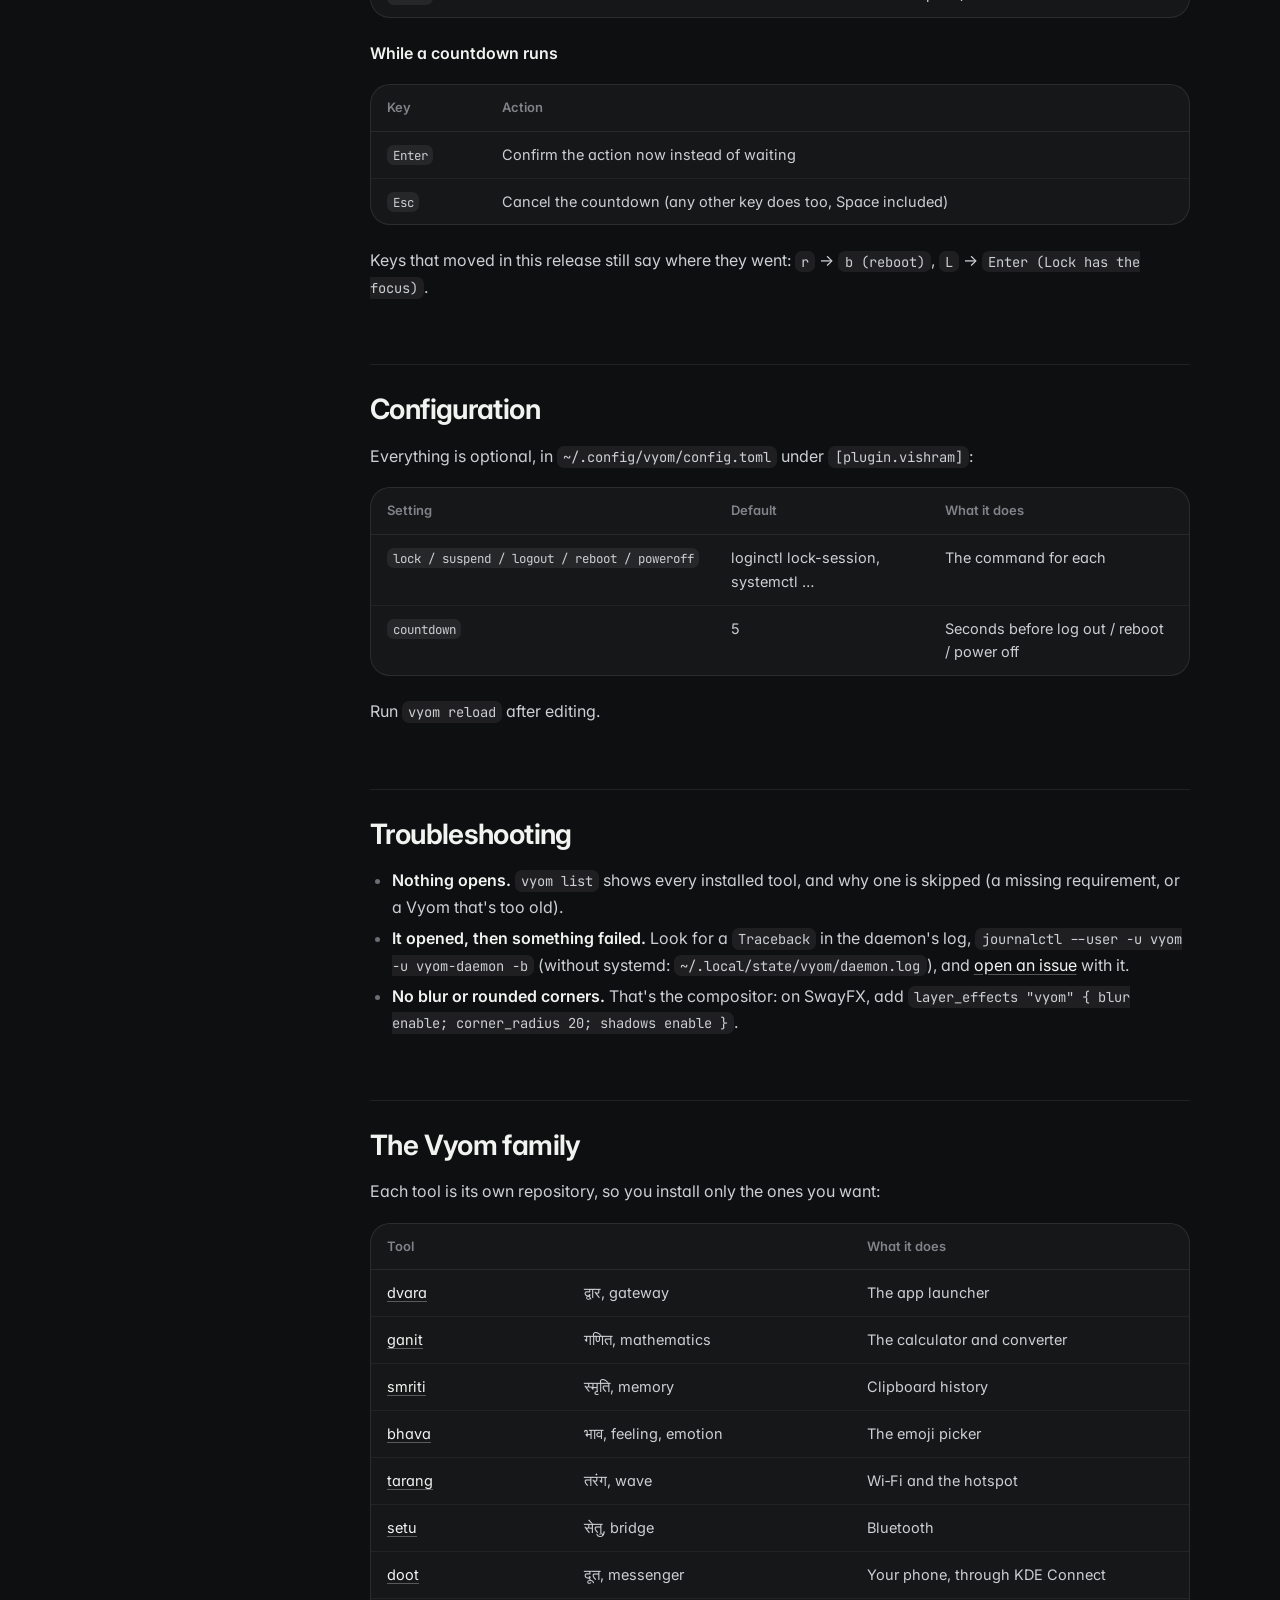
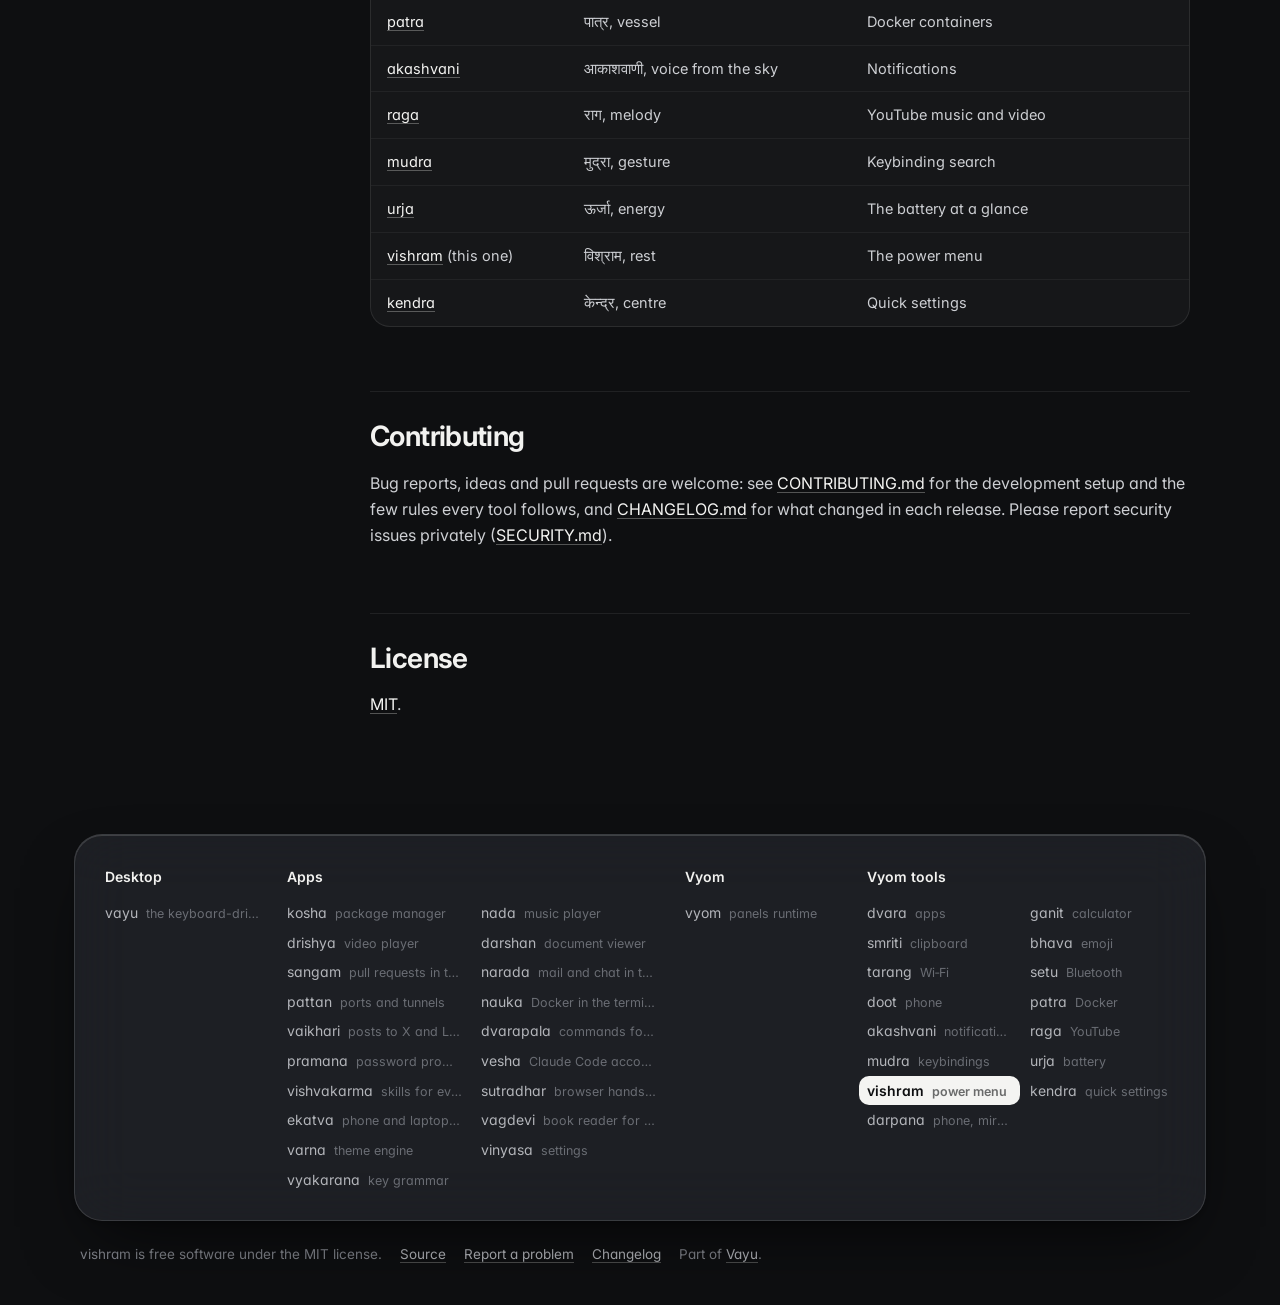
==== commit 98e04b0d: "Website: closer to Vayu's own Spatial site The tool's screenshot blurred behind the page, a centred " ====
--- a/docs/index.html
+++ b/docs/index.html
@@ -10,28 +10,27 @@
 <meta name="theme-color" content="#0e0f11">
 <link rel="icon" href="assets/logo.svg" type="image/svg+xml">
 <link rel="preconnect" href="https://fonts.googleapis.com">
-<link href="https://fonts.googleapis.com/css2?family=Inter:wght@400;500;600;700;800&family=JetBrains+Mono:wght@400;600&display=swap" rel="stylesheet">
+<link rel="preconnect" href="https://fonts.gstatic.com" crossorigin>
+<link href="https://fonts.googleapis.com/css2?family=Inter:wght@400;500;600;700&family=JetBrains+Mono:wght@400;500;600&family=Tiro+Devanagari+Sanskrit&display=swap" rel="stylesheet">
 <link rel="stylesheet" href="assets/site.css">
-<style>:root{--tool:#ff9389;--glow:#ff93892e}</style>
+<style>:root{--tool:#ff9389}.backdrop:before{background-image:url("assets/screenshots/vishram.png")}</style>
 </head>
-<body>
+<body class="home">
+<div class="backdrop" aria-hidden="true"></div>
 <header class="top"><div class="in">
 <a class="brand" href="index.html"><img src="assets/logo.svg" alt=""><span>vishram <small>विश्राम</small></span></a>
-<nav><a href="index.html" class="on">Overview</a><a href="changelog.html" class="">Changelog</a><a href="adr/index.html" class=" hide">Decisions</a><a class="gh" href="https://github.com/Theyashsawarkar/vishram">GitHub ↗</a></nav></div></header>
-<section class="hero"><div class="in"><div>
-<div class="eyebrow">a Vyom tool</div>
+<nav><a href="index.html" class="on">Overview</a><a href="changelog.html" class="">Changelog</a><a href="adr/index.html" class=" hide">Decisions</a><a class="gh" href="https://github.com/Theyashsawarkar/vishram">GitHub</a></nav></div></header>
+<header class="hero">
+<img class="logo" src="assets/logo.svg" alt="vishram logo" width="104" height="104">
 <h1>vishram</h1>
-<div class="sa">विश्राम <span>· “rest”</span></div>
+<div class="sa"><b lang="sa">विश्राम</b> <i>“rest”</i> · a Vyom tool</div>
 <p class="lead">Power menu: lock, suspend, log out, reboot, power off; one letter each, a 5-second countdown with cancel for the final ones.</p>
 <figure class="shloka"><p lang="sa">युक्ताहारविहारस्य युक्तचेष्टस्य कर्मसु ।<br>युक्तस्वप्नावबोधस्य योगो भवति दुःखहा ॥</p><figcaption>For one measured in food, play, work, sleep and waking, yoga ends sorrow. <cite>Bhagavad Gītā 6.17</cite></figcaption></figure>
-<div class="cta"><a class="btn primary" href="#install">Install</a><a class="btn" href="https://github.com/Theyashsawarkar/vishram">GitHub ↗</a>
-<a class="btn" href="changelog.html">What's new in v0.3.0</a></div>
+<div class="cta"><a class="btn primary" href="#install">Install</a><a class="btn" href="https://github.com/Theyashsawarkar/vishram">Source on GitHub</a><a class="btn" href="changelog.html">What's new in v0.3.0</a></div>
 <div class="meta"><span><b>v0.3.0</b> latest</span><span><b>6</b> releases</span><span><b>4</b> decisions recorded</span><span><b>MIT</b> license</span></div>
-</div><img class="logo" src="assets/logo.svg" alt="vishram logo"></div></section>
+</header>
+<figure class="shot"><img src="assets/screenshots/vishram.png" alt="vishram: power panel" fetchpriority="high"></figure>
 <div class="wrap"><aside class="toc"><b>On this page</b><a class="l2" href="#features">Features</a><a class="l2" href="#install">Install</a><a class="l3" href="#requirements">Requirements</a><a class="l3" href="#install">Install</a><a class="l3" href="#update-and-uninstall">Update and uninstall</a><a class="l2" href="#usage">Usage</a><a class="l2" href="#configuration">Configuration</a><a class="l2" href="#troubleshooting">Troubleshooting</a><a class="l2" href="#the-vyom-family">The Vyom family</a><a class="l2" href="#contributing">Contributing</a><a class="l2" href="#license">License</a></aside><article>
-<p align="center">
-  <img alt="vishram: power panel" src="assets/screenshots/vishram.png" width="100%">
-</p>
 <blockquote><p><em>Vishram</em> (विश्राम) is Sanskrit for "rest": the rest at the end of a session: lock, suspend, power off.</p></blockquote>
 <p>vishram is the power menu for <a href="https://github.com/Theyashsawarkar/vyom">Vyom</a>: one keyboard-driven panel that opens instantly, with live data, a preview and a key for everything. It runs on any compositor with the layer-shell protocol (sway, Hyprland, river, niri, Wayfire, labwc…). In <a href="https://github.com/Theyashsawarkar/vayu">Vayu</a>, the desktop it was built for, it replaces nwg-bar.</p>
 <h2 id="features"><a class="anchor" href="#features">#</a>Features</h2>
@@ -72,11 +71,11 @@
 <h2 id="license"><a class="anchor" href="#license">#</a>License</h2>
 <p><a href="https://github.com/Theyashsawarkar/vishram/blob/main/LICENSE">MIT</a>.</p>
 </article></div>
-<footer><div class="in"><div><h4>Desktop</h4><a href="https://vayu.theyashsawarkar.dev/" class="">vayu <span>वायु · the keyboard-driven Wayland desktop</span></a></div><div><h4>Apps</h4><a href="https://kosha.theyashsawarkar.dev/" class="">kosha <span>कोश · package manager</span></a><a href="https://nada.theyashsawarkar.dev/" class="">nada <span>नाद · music player</span></a><a href="https://drishya.theyashsawarkar.dev/" class="">drishya <span>दृश्य · video player</span></a><a href="https://darshan.theyashsawarkar.dev/" class="">darshan <span>दर्शन · document viewer</span></a><a href="https://sangam.theyashsawarkar.dev/" class="">sangam <span>संगम · pull requests in the terminal</span></a><a href="https://narada.theyashsawarkar.dev/" class="">narada <span>नारद · mail and chat in the terminal</span></a><a href="https://pattan.theyashsawarkar.dev/" class="">pattan <span>पत्तन · ports and tunnels</span></a><a href="https://nauka.theyashsawarkar.dev/" class="">nauka <span>नौका · Docker in the terminal</span></a><a href="https://vaikhari.theyashsawarkar.dev/" class="">vaikhari <span>वैखरी · posts to X and LinkedIn</span></a><a href="https://dvarapala.theyashsawarkar.dev/" class="">dvarapala <span>द्वारपाल · commands for AI agents, approved</span></a><a href="https://pramana.theyashsawarkar.dev/" class="">pramana <span>प्रमाण · password prompts</span></a><a href="https://vesha.theyashsawarkar.dev/" class="">vesha <span>वेष · Claude Code accounts</span></a><a href="https://vishvakarma.theyashsawarkar.dev/" class="">vishvakarma <span>विश्वकर्मा · skills for every AI agent</span></a><a href="https://sutradhar.theyashsawarkar.dev/" class="">sutradhar <span>सूत्रधार · browser hands for AI agents</span></a><a href="https://ekatva.theyashsawarkar.dev/" class="">ekatva <span>एकत्व · phone and laptop, linked</span></a><a href="https://vagdevi.theyashsawarkar.dev/" class="">vagdevi <span>वाग्देवी · book reader for Android</span></a><a href="https://varna.theyashsawarkar.dev/" class="">varna <span>वर्ण · theme engine</span></a><a href="https://vinyasa.theyashsawarkar.dev/" class="">vinyasa <span>विन्यास · settings</span></a><a href="https://vyakarana.theyashsawarkar.dev/" class="">vyakarana <span>व्याकरण · key grammar</span></a></div><div><h4>Vyom</h4><a href="https://vyom.theyashsawarkar.dev/" class="">vyom <span>व्योम · panels runtime</span></a></div><div><h4>Vyom tools</h4><a href="https://dvara.theyashsawarkar.dev/" class="">dvara <span>द्वार · apps</span></a><a href="https://ganit.theyashsawarkar.dev/" class="">ganit <span>गणित · calculator</span></a><a href="https://smriti.theyashsawarkar.dev/" class="">smriti <span>स्मृति · clipboard</span></a><a href="https://bhava.theyashsawarkar.dev/" class="">bhava <span>भाव · emoji</span></a><a href="https://tarang.theyashsawarkar.dev/" class="">tarang <span>तरंग · Wi‑Fi</span></a><a href="https://setu.theyashsawarkar.dev/" class="">setu <span>सेतु · Bluetooth</span></a><a href="https://doot.theyashsawarkar.dev/" class="">doot <span>दूत · phone</span></a><a href="https://patra.theyashsawarkar.dev/" class="">patra <span>पात्र · Docker</span></a><a href="https://akashvani.theyashsawarkar.dev/" class="">akashvani <span>आकाशवाणी · notifications</span></a><a href="https://raga.theyashsawarkar.dev/" class="">raga <span>राग · YouTube</span></a><a href="https://mudra.theyashsawarkar.dev/" class="">mudra <span>मुद्रा · keybindings</span></a><a href="https://urja.theyashsawarkar.dev/" class="">urja <span>ऊर्जा · battery</span></a><a href="https://vishram.theyashsawarkar.dev/" class="me">vishram <span>विश्राम · power menu</span></a><a href="https://kendra.theyashsawarkar.dev/" class="">kendra <span>केन्द्र · quick settings</span></a><a href="https://darpana.theyashsawarkar.dev/" class="">darpana <span>दर्पण · phone, mirrored</span></a></div></div>
-<div class="bottom">vishram is free software under the MIT license · <a href="https://github.com/Theyashsawarkar/vishram">source</a> · <a href="https://github.com/Theyashsawarkar/vishram/issues">issues</a> · <a href="changelog.html">changelog</a> · part of <a href="https://vayu.theyashsawarkar.dev/">Vayu</a></div></footer>
+<footer><div class="in glass"><div class=""><h4>Desktop</h4><div class="list"><a href="https://vayu.theyashsawarkar.dev/" class="">vayu <span>the keyboard-driven Wayland desktop</span></a></div></div><div class="g2"><h4>Apps</h4><div class="list"><a href="https://kosha.theyashsawarkar.dev/" class="">kosha <span>package manager</span></a><a href="https://nada.theyashsawarkar.dev/" class="">nada <span>music player</span></a><a href="https://drishya.theyashsawarkar.dev/" class="">drishya <span>video player</span></a><a href="https://darshan.theyashsawarkar.dev/" class="">darshan <span>document viewer</span></a><a href="https://sangam.theyashsawarkar.dev/" class="">sangam <span>pull requests in the terminal</span></a><a href="https://narada.theyashsawarkar.dev/" class="">narada <span>mail and chat in the terminal</span></a><a href="https://pattan.theyashsawarkar.dev/" class="">pattan <span>ports and tunnels</span></a><a href="https://nauka.theyashsawarkar.dev/" class="">nauka <span>Docker in the terminal</span></a><a href="https://vaikhari.theyashsawarkar.dev/" class="">vaikhari <span>posts to X and LinkedIn</span></a><a href="https://dvarapala.theyashsawarkar.dev/" class="">dvarapala <span>commands for AI agents, approved</span></a><a href="https://pramana.theyashsawarkar.dev/" class="">pramana <span>password prompts</span></a><a href="https://vesha.theyashsawarkar.dev/" class="">vesha <span>Claude Code accounts</span></a><a href="https://vishvakarma.theyashsawarkar.dev/" class="">vishvakarma <span>skills for every AI agent</span></a><a href="https://sutradhar.theyashsawarkar.dev/" class="">sutradhar <span>browser hands for AI agents</span></a><a href="https://ekatva.theyashsawarkar.dev/" class="">ekatva <span>phone and laptop, linked</span></a><a href="https://vagdevi.theyashsawarkar.dev/" class="">vagdevi <span>book reader for Android</span></a><a href="https://varna.theyashsawarkar.dev/" class="">varna <span>theme engine</span></a><a href="https://vinyasa.theyashsawarkar.dev/" class="">vinyasa <span>settings</span></a><a href="https://vyakarana.theyashsawarkar.dev/" class="">vyakarana <span>key grammar</span></a></div></div><div class=""><h4>Vyom</h4><div class="list"><a href="https://vyom.theyashsawarkar.dev/" class="">vyom <span>panels runtime</span></a></div></div><div class="g2"><h4>Vyom tools</h4><div class="list"><a href="https://dvara.theyashsawarkar.dev/" class="">dvara <span>apps</span></a><a href="https://ganit.theyashsawarkar.dev/" class="">ganit <span>calculator</span></a><a href="https://smriti.theyashsawarkar.dev/" class="">smriti <span>clipboard</span></a><a href="https://bhava.theyashsawarkar.dev/" class="">bhava <span>emoji</span></a><a href="https://tarang.theyashsawarkar.dev/" class="">tarang <span>Wi‑Fi</span></a><a href="https://setu.theyashsawarkar.dev/" class="">setu <span>Bluetooth</span></a><a href="https://doot.theyashsawarkar.dev/" class="">doot <span>phone</span></a><a href="https://patra.theyashsawarkar.dev/" class="">patra <span>Docker</span></a><a href="https://akashvani.theyashsawarkar.dev/" class="">akashvani <span>notifications</span></a><a href="https://raga.theyashsawarkar.dev/" class="">raga <span>YouTube</span></a><a href="https://mudra.theyashsawarkar.dev/" class="">mudra <span>keybindings</span></a><a href="https://urja.theyashsawarkar.dev/" class="">urja <span>battery</span></a><a href="https://vishram.theyashsawarkar.dev/" class="me" aria-current="page">vishram <span>power menu</span></a><a href="https://kendra.theyashsawarkar.dev/" class="">kendra <span>quick settings</span></a><a href="https://darpana.theyashsawarkar.dev/" class="">darpana <span>phone, mirrored</span></a></div></div></div>
+<div class="bottom"><span>vishram is free software under the MIT license.</span><a href="https://github.com/Theyashsawarkar/vishram">Source</a><a href="https://github.com/Theyashsawarkar/vishram/issues">Report a problem</a><a href="changelog.html">Changelog</a><span>Part of <a href="https://vayu.theyashsawarkar.dev/">Vayu</a>.</span></div></footer>
 <script>
-document.querySelectorAll('pre.code').forEach(p=>{const b=document.createElement('button');b.className='copy';b.textContent='Copy';
-b.onclick=()=>{navigator.clipboard.writeText(p.innerText.replace(/^Copy/,'')).then(()=>{b.textContent='Copied';setTimeout(()=>b.textContent='Copy',1200)})};p.appendChild(b)});
+document.querySelectorAll('pre.code').forEach(p=>{const b=document.createElement('button');b.className='copy';b.type='button';b.textContent='Copy';
+b.onclick=()=>{navigator.clipboard.writeText(p.querySelector('code').innerText).then(()=>{b.textContent='Copied';b.classList.add('done');setTimeout(()=>{b.textContent='Copy';b.classList.remove('done')},1400)})};p.appendChild(b)});
 const links=[...document.querySelectorAll('.toc a')];if(links.length){const hs=links.map(a=>document.getElementById(a.hash.slice(1))).filter(Boolean);
 const on=()=>{let cur=hs[0];for(const h of hs){if(h.getBoundingClientRect().top<120)cur=h}links.forEach(a=>a.classList.toggle('on',cur&&a.hash==='#'+cur.id))};
 addEventListener('scroll',on,{passive:true});on()}
--- a/docs/assets/site.css
+++ b/docs/assets/site.css
@@ -1,100 +1,131 @@
-/* Vayu's Spatial look: graphite glass that floats, very round, colour only
-   where it means something. The near-white accent is where you act (links,
-   the main button); the tool's own colour (--tool) is only its signature:
-   the logo's glow, the shloka's line, the release dots. */
+/* Vayu's Spatial look (the same as vayu.theyashsawarkar.dev): graphite
+   glass floating over the tool's own screenshot, blurred far out of focus;
+   very round; where you are is a near-white pill or brighter glass; no
+   glows; colour only where it means something. The tool's own colour
+   (--tool) is only its signature: the release dots. */
 :root{--crust:#0e0f11;--mantle:#141518;--base:#1b1c20;--s0:#2a2c31;--s1:#3a3c42;--ov0:#6a6d74;--ov1:#80838a;
---sub0:#b3b5ba;--sub1:#cdcfd3;--text:#f2f2f0;--accent:#f4f4f2;--green:#8ee2a6;--peach:#f7b07d;--red:#ff9389;--blue:#93c4ff;
---glass:rgba(255,255,255,.045);--rim:rgba(255,255,255,.10);--lit:inset 0 1px 0 rgba(255,255,255,.08);
---ui:"Inter","Segoe UI",system-ui,sans-serif;--mono:"JetBrains Mono","JetBrainsMono Nerd Font",ui-monospace,monospace}
+--sub0:#b3b5ba;--sub1:#cdcfd3;--text:#f2f2f0;--accent:#f4f4f2;--green:#8ee2a6;--peach:#f7b07d;--red:#ff9389;--blue:#93c4ff;--yellow:#f3d47f;
+--glass:rgba(52,54,60,.44);--hi:rgba(255,255,255,.09);--rim:rgba(255,255,255,.13);--lit:inset 0 1px 0 rgba(255,255,255,.15);
+--float:0 30px 70px -24px rgba(0,0,0,.7),0 2px 6px rgba(0,0,0,.25);--blur:blur(28px) saturate(160%);
+--ui:"Inter","Adwaita Sans",system-ui,sans-serif;--mono:"JetBrains Mono","JetBrainsMono Nerd Font",ui-monospace,monospace;
+--sa:"Tiro Devanagari Sanskrit","Noto Serif Devanagari",serif;color-scheme:dark}
 *{box-sizing:border-box}html{scroll-behavior:smooth;scroll-padding-top:96px}
-body{margin:0;background:var(--crust);color:var(--text);font:16px/1.65 var(--ui);-webkit-font-smoothing:antialiased}
-a{color:var(--accent);text-decoration:underline;text-decoration-color:rgba(244,244,242,.28);text-underline-offset:3px}
-a:hover{text-decoration-color:var(--accent)}
+body{margin:0;min-height:100vh;background:var(--crust);color:var(--text);font:16px/1.65 var(--ui);-webkit-font-smoothing:antialiased;font-feature-settings:"cv11","ss01"}
+/* the backdrop: the tool's screenshot, out of focus, fading to graphite */
+.backdrop{position:fixed;inset:0;z-index:-1;overflow:hidden;pointer-events:none}
+.backdrop:before{content:"";position:absolute;inset:-12%;background:center/cover no-repeat;filter:blur(64px) saturate(1.25) brightness(.62);transform:translateZ(0)}
+.backdrop:after{content:"";position:absolute;inset:0;background:linear-gradient(to bottom,rgba(14,15,17,.25),rgba(14,15,17,.8) 60%,var(--crust))}
+.backdrop.none:before{background:radial-gradient(60% 50% at 50% 0%,color-mix(in srgb,var(--tool) 22%,transparent),transparent 70%);filter:none}
+.sub .backdrop:after{background:linear-gradient(to bottom,rgba(14,15,17,.55),rgba(14,15,17,.93) 45%,var(--crust))}
+a{color:var(--accent);text-decoration:underline;text-decoration-color:rgba(244,244,242,.3);text-underline-offset:3px}
+a:hover{text-decoration-color:currentColor}
 code{font:.86em var(--mono);background:rgba(255,255,255,.07);padding:.14em .45em;border-radius:7px;color:var(--sub1)}
+kbd{display:inline-block;min-width:1.7em;padding:.05em .45em;font:500 .8em/1.6 var(--mono);text-align:center;color:var(--text);background:rgba(255,255,255,.08);border:1px solid rgba(255,255,255,.14);border-bottom-width:2px;border-radius:8px}
 img{max-width:100%;height:auto}
-:focus-visible{outline:2px solid var(--accent);outline-offset:3px;border-radius:8px}
-/* nav: a floating glass pill */
-.top{position:sticky;top:12px;z-index:20;padding:0 16px}
-.top .in{max-width:1240px;margin:0 auto;padding:8px 10px 8px 16px;display:flex;align-items:center;gap:22px;
-border-radius:999px;background:rgba(27,28,32,.62);border:1px solid var(--rim);box-shadow:var(--lit),0 18px 40px rgba(0,0,0,.35);
-backdrop-filter:blur(24px) saturate(1.5);-webkit-backdrop-filter:blur(24px) saturate(1.5)}
-.brand{display:flex;align-items:center;gap:10px;font-weight:650;font-size:16.5px;color:var(--text);text-decoration:none}
-.brand img{width:28px;height:28px;border-radius:9px}.brand small{font-weight:500;color:var(--ov1);font-size:13px}
-.top nav{display:flex;gap:4px;margin-left:auto;flex-wrap:wrap}
-.top nav a{color:var(--sub0);padding:6px 14px;border-radius:999px;font-size:14.5px;text-decoration:none}
-.top nav a:hover{background:rgba(255,255,255,.07);color:var(--text)}
-.top nav a.on{background:rgba(255,255,255,.14);color:var(--text);box-shadow:var(--lit)}
-.top nav a.gh{background:var(--accent);color:var(--crust);font-weight:600}.top nav a.gh:hover{background:#fff}
-/* hero: the tool's light in a dark room */
-.hero{position:relative;overflow:hidden;margin-top:-64px;padding-top:64px}
-.hero:before{content:"";position:absolute;inset:-30% -10% auto;height:720px;
-background:radial-gradient(640px 340px at 18% 32%,var(--glow),transparent 70%),radial-gradient(520px 300px at 86% 8%,rgba(255,255,255,.06),transparent 70%);pointer-events:none}
-.hero .in{position:relative;max-width:1240px;margin:0 auto;padding:84px 24px 60px;display:grid;grid-template-columns:minmax(0,1fr) auto;gap:48px;align-items:center}
-.eyebrow{display:inline-flex;align-items:center;gap:8px;font:500 13.5px var(--ui);color:var(--sub1);padding:5px 13px 5px 11px;border-radius:999px;
-background:var(--glass);border:1px solid var(--rim);box-shadow:var(--lit)}
-.eyebrow:before{content:"";width:7px;height:7px;border-radius:50%;background:var(--tool)}
-.hero h1{font-size:clamp(42px,6vw,68px);line-height:1.02;margin:18px 0 8px;letter-spacing:-.035em;font-weight:700}
-.hero .sa{font-size:22px;color:var(--sub1);margin-bottom:22px}.hero .sa span{color:var(--ov1)}
-.hero .shloka{margin:0 0 28px;padding:16px 20px;border-radius:22px;background:var(--glass);border:1px solid var(--rim);box-shadow:var(--lit),inset 3px 0 0 var(--tool);max-width:720px}
-.hero .shloka p{margin:0 0 6px;font-size:18px;line-height:1.6;color:var(--text)}.hero .shloka figcaption{font-size:14px;color:var(--sub0)}.hero .shloka cite{color:var(--ov1);font-style:normal;white-space:nowrap}
-.hero p.lead{font-size:19px;color:var(--sub0);max-width:680px;margin:0 0 28px}
-.cta{display:flex;gap:10px;flex-wrap:wrap}
-.btn{display:inline-flex;align-items:center;gap:8px;padding:11px 20px;border-radius:999px;font-weight:600;font-size:15px;color:var(--text);
-background:rgba(255,255,255,.07);border:1px solid var(--rim);box-shadow:var(--lit);text-decoration:none}
-.btn:hover{background:rgba(255,255,255,.12)}
-.btn.primary{background:var(--accent);color:var(--crust);border-color:transparent;box-shadow:none}.btn.primary:hover{background:#fff}
-.hero .logo{width:184px;height:184px;filter:drop-shadow(0 28px 56px var(--glow))}
-.meta{display:flex;gap:18px;flex-wrap:wrap;margin-top:24px;color:var(--ov1);font-size:14px}.meta b{color:var(--sub1);font-weight:600}
-/* layout */
-.wrap{max-width:1240px;margin:0 auto;padding:44px 24px 88px;display:grid;grid-template-columns:230px minmax(0,1fr);gap:52px}
-.toc{position:sticky;top:96px;align-self:start;max-height:calc(100vh - 116px);overflow:auto;font-size:14px;padding-right:6px}
-.toc b{display:block;font-size:13px;font-weight:600;color:var(--ov1);margin:0 0 10px 12px}
-.toc a{display:block;color:var(--sub0);padding:5px 12px;border-radius:12px;text-decoration:none}
-.toc a.l3{padding-left:24px;font-size:13px;color:var(--ov1)}
-.toc a:hover{color:var(--text);background:rgba(255,255,255,.04)}
-.toc a.on{color:var(--text);background:rgba(255,255,255,.09);box-shadow:var(--lit)}
-article{min-width:0}
-article h2{font-size:30px;letter-spacing:-.02em;margin:60px 0 14px;padding-top:6px;font-weight:650}
-article h2:first-child{margin-top:0}
-article h3{font-size:20px;margin:34px 0 10px;font-weight:600}article h4{font-size:16px;margin:24px 0 8px;color:var(--sub1)}
-article p,article li{color:var(--sub1)}
+:focus-visible{outline:2px solid var(--accent);outline-offset:3px;border-radius:10px}
+.glass{background:var(--glass);-webkit-backdrop-filter:var(--blur);backdrop-filter:var(--blur);border:1px solid var(--rim);box-shadow:var(--lit),var(--float)}
+/* nav: a floating glass capsule; the page you're on is the near-white pill */
+.top{position:sticky;top:0;z-index:20;padding:14px 24px 0}
+.top .in{max-width:1180px;margin:0 auto;padding:6px 6px 6px 10px;display:flex;align-items:center;gap:18px;border-radius:999px;
+background:rgba(30,31,35,.62);-webkit-backdrop-filter:var(--blur);backdrop-filter:var(--blur);border:1px solid var(--rim);box-shadow:var(--lit),0 18px 40px -18px rgba(0,0,0,.7)}
+.brand{display:flex;align-items:center;gap:10px;font-weight:650;font-size:16px;color:var(--text);text-decoration:none;padding:2px 6px 2px 2px;border-radius:999px}
+.brand img{width:30px;height:30px;border-radius:10px}.brand small{font:400 14px var(--sa);color:var(--ov1)}
+.top nav{display:flex;gap:2px;margin-left:auto}
+.top nav a{color:var(--sub0);padding:7px 15px;border-radius:999px;font-size:14.5px;font-weight:500;text-decoration:none;white-space:nowrap;transition:background-color .15s,color .15s}
+.top nav a:hover{background:rgba(255,255,255,.08);color:var(--text)}
+.top nav a.on{background:var(--accent);color:var(--crust);font-weight:600}
+.top nav a.gh{color:var(--text);background:rgba(255,255,255,.09);box-shadow:inset 0 1px 0 rgba(255,255,255,.1);margin-left:4px}.top nav a.gh:hover{background:rgba(255,255,255,.15)}
+/* hero: the logo, the name, the verse, then the tool itself */
+.hero{max-width:860px;margin:0 auto;padding:76px 24px 0;text-align:center}
+.hero .logo{width:104px;height:104px;border-radius:28px;box-shadow:0 26px 50px -18px rgba(0,0,0,.8),0 0 0 1px rgba(255,255,255,.08)}
+.hero h1{font-size:clamp(46px,7vw,76px);line-height:1;margin:26px 0 10px;letter-spacing:-.04em;font-weight:700}
+.hero .sa{font-size:16px;color:var(--sub0)}.hero .sa b{font:400 21px var(--sa);color:var(--sub1);margin-right:6px}.hero .sa i{font-style:normal;color:var(--ov1)}
+.hero p.lead{font-size:19.5px;line-height:1.55;color:var(--sub1);max-width:34em;margin:22px auto 0;text-wrap:pretty}
+.hero .shloka{margin:34px auto 0;max-width:600px}
+.hero .shloka p{margin:0;font:400 21px/1.55 var(--sa);color:var(--text)}
+.hero .shloka figcaption{margin-top:10px;font-size:14.5px;color:var(--sub0);text-wrap:pretty}.hero .shloka cite{display:block;margin-top:2px;color:var(--ov1);font-style:normal;font-size:13px}
+.cta{display:flex;gap:10px;flex-wrap:wrap;justify-content:center;margin-top:32px}
+.btn{display:inline-flex;align-items:center;gap:8px;padding:12px 22px;border-radius:999px;font-weight:600;font-size:15px;color:var(--text);
+background:rgba(255,255,255,.08);border:1px solid var(--rim);box-shadow:var(--lit);-webkit-backdrop-filter:var(--blur);backdrop-filter:var(--blur);text-decoration:none;transition:background-color .15s}
+.btn:hover{background:rgba(255,255,255,.14)}
+.btn.primary{background:var(--accent);color:var(--crust);border-color:transparent;box-shadow:0 10px 30px -12px rgba(0,0,0,.6)}.btn.primary:hover{background:#fff}
+.meta{display:flex;gap:6px;flex-wrap:wrap;justify-content:center;margin-top:20px;font-size:13.5px;color:var(--ov1)}
+.meta span{padding:4px 12px;border-radius:999px;border:1px solid rgba(255,255,255,.09)}.meta b{color:var(--sub1);font-weight:600}
+.shot{max-width:1180px;margin:56px auto 0;padding:0 24px;display:flex;gap:22px;justify-content:center;align-items:flex-start}
+.shot img{display:block;border-radius:26px;border:1px solid var(--rim);background:var(--base);box-shadow:0 0 0 6px rgba(255,255,255,.04),0 50px 110px -30px rgba(0,0,0,.85)}
+.shot.many img{flex:1 1 0;min-width:0;max-width:300px;border-radius:30px}
+.shot figcaption{display:none}
+/* layout: a glass "On this page" panel beside the article */
+.wrap{max-width:1180px;margin:0 auto;padding:72px 24px 40px;display:grid;grid-template-columns:240px minmax(0,1fr);gap:56px}
+.sub .wrap{padding-top:48px}
+.wrap.solo{grid-template-columns:minmax(0,1fr);max-width:900px}.wrap.solo article{max-width:none}
+.adrmeta+h2{border-top:0;padding-top:0;margin-top:10px;font-size:36px;letter-spacing:-.03em}
+article>h2:first-child{font-size:36px;letter-spacing:-.03em}
+.toc{position:sticky;top:92px;align-self:start;max-height:calc(100vh - 112px);overflow:auto;scrollbar-width:thin;scrollbar-color:rgba(255,255,255,.15) transparent;
+padding:14px 8px 10px;border-radius:24px;background:rgba(30,31,35,.6);-webkit-backdrop-filter:var(--blur);backdrop-filter:var(--blur);border:1px solid var(--rim);box-shadow:var(--lit),0 24px 50px -24px rgba(0,0,0,.7)}
+.toc:empty{display:none}
+.toc b{display:block;font-size:13px;font-weight:600;color:var(--ov1);margin:0 12px 6px}
+.toc a{display:block;color:var(--sub0);padding:6px 12px;border-radius:14px;font-size:13.5px;line-height:1.4;text-decoration:none;transition:background-color .15s,color .15s}
+.toc a.l3{padding:4px 12px 4px 24px;font-size:12.5px;color:var(--ov1)}
+.toc a:hover{color:var(--text);background:rgba(255,255,255,.06)}
+.toc a.on{color:var(--text);background:rgba(255,255,255,.11);box-shadow:inset 0 1px 0 rgba(255,255,255,.12),inset 0 0 0 1px rgba(255,255,255,.08)}
+article{min-width:0;max-width:820px}
+article h2{font-size:28px;line-height:1.2;letter-spacing:-.022em;margin:64px 0 14px;padding-top:28px;border-top:1px solid rgba(255,255,255,.08);font-weight:650}
+article>h2:first-child,article>section:first-child h2{margin-top:0;padding-top:0;border-top:0}
+article h3{font-size:19px;margin:34px 0 10px;font-weight:600;letter-spacing:-.01em}article h4{font-size:16px;margin:24px 0 8px;color:var(--sub1)}
+article p,article li{color:var(--sub1);overflow-wrap:anywhere}article strong{color:var(--text);font-weight:600}
 article .anchor{opacity:0;margin-left:-22px;width:22px;display:inline-block;color:var(--ov0);text-decoration:none}
 article h2:hover .anchor,article h3:hover .anchor{opacity:1}
-article ul,article ol{padding-left:22px}article li{margin:5px 0}
-article img{border-radius:22px;border:1px solid var(--rim);box-shadow:0 24px 60px rgba(0,0,0,.35)}
+article ul,article ol{padding-left:22px}article li{margin:5px 0}article li::marker{color:var(--ov0)}
+article img{border-radius:22px;border:1px solid var(--rim);box-shadow:0 30px 70px -28px rgba(0,0,0,.85)}
 article p[align=center]{text-align:center}article p[align=center] img{margin:6px 0}
-article blockquote{margin:22px 0;padding:16px 22px;background:var(--glass);border:1px solid var(--rim);box-shadow:var(--lit);border-radius:22px}
-article blockquote p{margin:0;color:var(--sub0)}
-pre.code{position:relative;background:rgba(0,0,0,.28);border:1px solid var(--rim);box-shadow:var(--lit);border-radius:20px;padding:18px 20px;overflow:auto;font:13.5px/1.65 var(--mono);color:var(--sub1)}
+article blockquote{margin:22px 0;padding:14px 20px;background:rgba(255,255,255,.04);border:1px solid rgba(255,255,255,.08);box-shadow:inset 0 1px 0 rgba(255,255,255,.06);border-radius:20px}
+article blockquote p{margin:.2em 0;color:var(--sub0)}
+pre.code{position:relative;background:rgba(10,11,13,.6);border:1px solid rgba(255,255,255,.08);border-radius:18px;padding:18px 20px;overflow:auto;font:13.5px/1.65 var(--mono);color:var(--sub1)}
 pre.code code{background:none;padding:0;font-size:inherit;color:inherit}
-pre.code .copy{position:absolute;top:10px;right:10px;font:600 12px var(--ui);padding:5px 12px;border-radius:999px;border:0;background:rgba(255,255,255,.1);color:var(--text);cursor:pointer;opacity:0;transition:opacity .15s}
-pre.code:hover .copy,pre.code .copy:focus-visible{opacity:1}
-.table{overflow:auto;margin:16px 0;border:1px solid var(--rim);border-radius:20px;background:var(--glass);box-shadow:var(--lit)}
+pre.code .copy{position:absolute;top:10px;right:10px;font:600 12.5px var(--ui);padding:5px 13px;border-radius:999px;border:1px solid rgba(255,255,255,.12);background:rgba(255,255,255,.08);color:var(--sub1);cursor:pointer;opacity:0;transition:opacity .15s,background-color .15s}
+pre.code:hover .copy,pre.code .copy:focus-visible{opacity:1}pre.code .copy:hover{background:var(--accent);color:var(--crust)}
+pre.code .copy.done{background:var(--green);color:var(--crust);border-color:transparent;opacity:1}
+.table{overflow:auto;margin:18px 0 22px;border:1px solid rgba(255,255,255,.09);border-radius:20px;background:rgba(255,255,255,.035)}
 table{border-collapse:collapse;width:100%;font-size:14.5px}
-th{text-align:left;color:var(--sub1);font-weight:600;padding:11px 16px;border-bottom:1px solid var(--rim);background:rgba(255,255,255,.03)}
-td{padding:10px 16px;border-bottom:1px solid rgba(255,255,255,.06);color:var(--sub1);vertical-align:top}tr:last-child td{border-bottom:0}
+th{text-align:left;color:var(--ov1);font-size:13px;font-weight:600;padding:12px 16px;border-bottom:1px solid rgba(255,255,255,.08);white-space:nowrap}
+td{padding:11px 16px;border-top:1px solid rgba(255,255,255,.05);color:var(--sub1);vertical-align:top}tbody tr:first-child td{border-top:0}
 td code{white-space:nowrap}
-/* changelog */
-.release{position:relative;padding:0 0 10px 30px;border-left:1px solid var(--s1);margin-left:6px}
-.release:before{content:"";position:absolute;left:-6px;top:11px;width:11px;height:11px;border-radius:50%;background:var(--tool);box-shadow:0 0 0 4px var(--crust)}
-.release h2{margin-top:0;font-size:24px}.release h2 .date{font:500 14px var(--mono);color:var(--ov1);margin-left:10px}
-.release .tag{font:600 12px var(--mono);padding:2px 10px;border-radius:999px;background:rgba(255,255,255,.08);color:var(--text);margin-left:8px;vertical-align:3px}
-/* adr */
-.cards{display:grid;grid-template-columns:repeat(auto-fill,minmax(300px,1fr));gap:14px;margin:18px 0}
-.card{display:block;background:var(--glass);border:1px solid var(--rim);box-shadow:var(--lit);border-radius:24px;padding:20px 22px;color:var(--text);text-decoration:none;transition:background .15s,border-color .15s}
-.card:hover{background:rgba(255,255,255,.075);border-color:rgba(255,255,255,.2)}
-.card .n{font:600 12px var(--mono);color:var(--ov1)}.card h3{margin:6px 0 6px;font-size:17px}.card p{margin:0;color:var(--sub0);font-size:14px}
+/* changelog: each release a glass card on a thread */
+.release{position:relative;margin:0 0 18px 22px;padding:22px 26px 10px;border-radius:24px;background:rgba(255,255,255,.035);border:1px solid rgba(255,255,255,.08);box-shadow:inset 0 1px 0 rgba(255,255,255,.07)}
+.release:before{content:"";position:absolute;left:-23px;top:0;bottom:-18px;width:1px;background:rgba(255,255,255,.1)}
+.release:after{content:"";position:absolute;left:-28px;top:30px;width:11px;height:11px;border-radius:50%;background:var(--tool);box-shadow:0 0 0 4px var(--crust)}
+.release:last-child:before{bottom:auto;height:30px}
+.release h2{margin:0 0 6px;padding:0;border:0;font-size:22px;display:flex;align-items:baseline;flex-wrap:wrap;gap:4px 12px}
+.release h2 .date{font:500 13.5px var(--mono);color:var(--ov1)}
+.release .tag{font:600 12.5px var(--ui);padding:3px 11px;border-radius:999px;background:rgba(255,255,255,.08);color:var(--sub1);text-decoration:none;margin-left:auto}
+.release .tag:hover{background:rgba(255,255,255,.14);color:var(--text)}
+.release h3{font-size:15px;color:var(--sub0);margin:18px 0 6px}
+/* decisions */
+.cards{display:grid;grid-template-columns:repeat(auto-fill,minmax(min(300px,100%),1fr));gap:14px;margin:22px 0}
+.card{display:block;background:rgba(255,255,255,.04);border:1px solid rgba(255,255,255,.09);box-shadow:inset 0 1px 0 rgba(255,255,255,.07);border-radius:24px;padding:20px 22px;color:var(--text);text-decoration:none;transition:background-color .15s,border-color .15s}
+.card:hover{background:var(--hi);border-color:rgba(255,255,255,.18)}
+.card .n{font:500 12.5px var(--mono);color:var(--ov1);display:flex;gap:8px;align-items:center}.card h3{margin:10px 0 6px;font-size:17px;line-height:1.35}.card p{margin:0;color:var(--sub0);font-size:14px}
 .status{display:inline-block;font:600 12px var(--ui);padding:2px 10px;border-radius:999px;background:rgba(142,226,166,.14);color:var(--green)}
 .status.superseded,.status.deprecated{background:rgba(247,176,125,.14);color:var(--peach)}.status.proposed{background:rgba(147,196,255,.14);color:var(--blue)}
-/* footer */
-footer{border-top:1px solid rgba(255,255,255,.06);background:var(--mantle)}
-footer .in{max-width:1240px;margin:0 auto;padding:48px 24px;display:grid;grid-template-columns:repeat(auto-fit,minmax(200px,1fr));gap:28px}
-footer h4{margin:0 0 10px;font-size:13.5px;font-weight:600;color:var(--sub0)}
-footer a{display:flex;gap:8px;align-items:baseline;color:var(--sub0);font-size:14px;padding:2px 0;text-decoration:none}footer a:hover{color:var(--text)}footer a span{color:var(--ov0);font-size:12.5px}
-footer a.me{color:var(--text);font-weight:600}
-footer .bottom{max-width:1240px;margin:0 auto;padding:0 24px 32px;color:var(--ov0);font-size:13px}
-footer .bottom a{display:inline;padding:0;font-size:13px;text-decoration:underline}
-@media(max-width:900px){.wrap{grid-template-columns:1fr}.toc{display:none}.hero .in{grid-template-columns:1fr}.hero .logo{width:112px;height:112px;order:-1}
-.top nav a:not(.gh){padding:6px 9px}}
-@media(max-width:560px){.top{padding:0 10px}.top .in{gap:10px;padding-left:12px}.brand small{display:none}.top nav a.hide{display:none}.hero .in{padding:52px 16px 36px}.wrap{padding:28px 16px 64px}}
+.adrmeta{display:flex;gap:10px;align-items:center;font:13px var(--mono);color:var(--ov1);margin:0 0 6px}
+.back{display:flex;gap:10px;margin-top:44px}.back a{text-decoration:none}
+/* footer: the family, in one glass panel */
+footer{max-width:1180px;margin:60px auto 0;padding:0 24px 40px}
+footer .in{display:grid;grid-template-columns:1fr 2.4fr 1fr 2fr;gap:28px;padding:30px 30px 26px;border-radius:28px}
+footer h4{margin:0 0 10px;font-size:14px;font-weight:600;color:var(--text)}
+footer .list{display:grid;gap:0 18px}footer .g2 .list{grid-template-columns:1fr 1fr}
+footer a{display:flex;gap:8px;align-items:baseline;color:var(--sub0);font-size:14px;padding:3px 8px;margin:0 -8px;border-radius:10px;text-decoration:none;min-width:0}
+footer a:hover{color:var(--text);background:rgba(255,255,255,.06)}footer a span{color:var(--ov0);font-size:12.5px;white-space:nowrap;overflow:hidden;text-overflow:ellipsis}
+footer a.me{color:var(--crust);background:var(--accent);font-weight:600}footer a.me span{color:rgba(14,15,17,.6)}
+footer .bottom{display:flex;flex-wrap:wrap;gap:6px 18px;padding:22px 6px 0;color:var(--ov1);font-size:13.5px}
+footer .bottom a{display:inline;padding:0;margin:0;font-size:13.5px;color:var(--sub0);text-decoration:underline;text-decoration-color:rgba(255,255,255,.25)}footer .bottom a:hover{background:none}
+@media(max-width:1000px){footer .in{grid-template-columns:1fr 1fr}}
+@media(max-width:900px){.wrap{grid-template-columns:1fr;gap:28px}.toc{display:none}}
+@media(max-width:640px){.top{padding:10px 10px 0}.top .in{gap:6px;padding-left:6px}.brand small,.brand span{display:none}
+.top nav{overflow-x:auto;scrollbar-width:none}.top nav::-webkit-scrollbar{display:none}.top nav a{padding:7px 11px;font-size:14px}.top nav a.hide{display:none}
+.hero{padding:44px 16px 0}.hero .logo{width:84px;height:84px;border-radius:23px}.hero p.lead{font-size:17px}.hero .shloka p{font-size:18.5px}
+.shot{margin-top:36px;padding:0 16px;gap:10px}.shot img{border-radius:16px}.shot.many img{border-radius:18px}
+.wrap{padding:52px 16px 32px}article h2{font-size:23px}.release{margin-left:14px;padding:18px 18px 8px}.release:before{left:-15px}.release:after{left:-20px}
+footer{padding:0 16px 32px}footer .in{grid-template-columns:1fr;padding:22px 20px}footer .g2 .list{grid-template-columns:1fr}}
 @media(prefers-reduced-motion:reduce){html{scroll-behavior:auto}*{transition:none!important}}
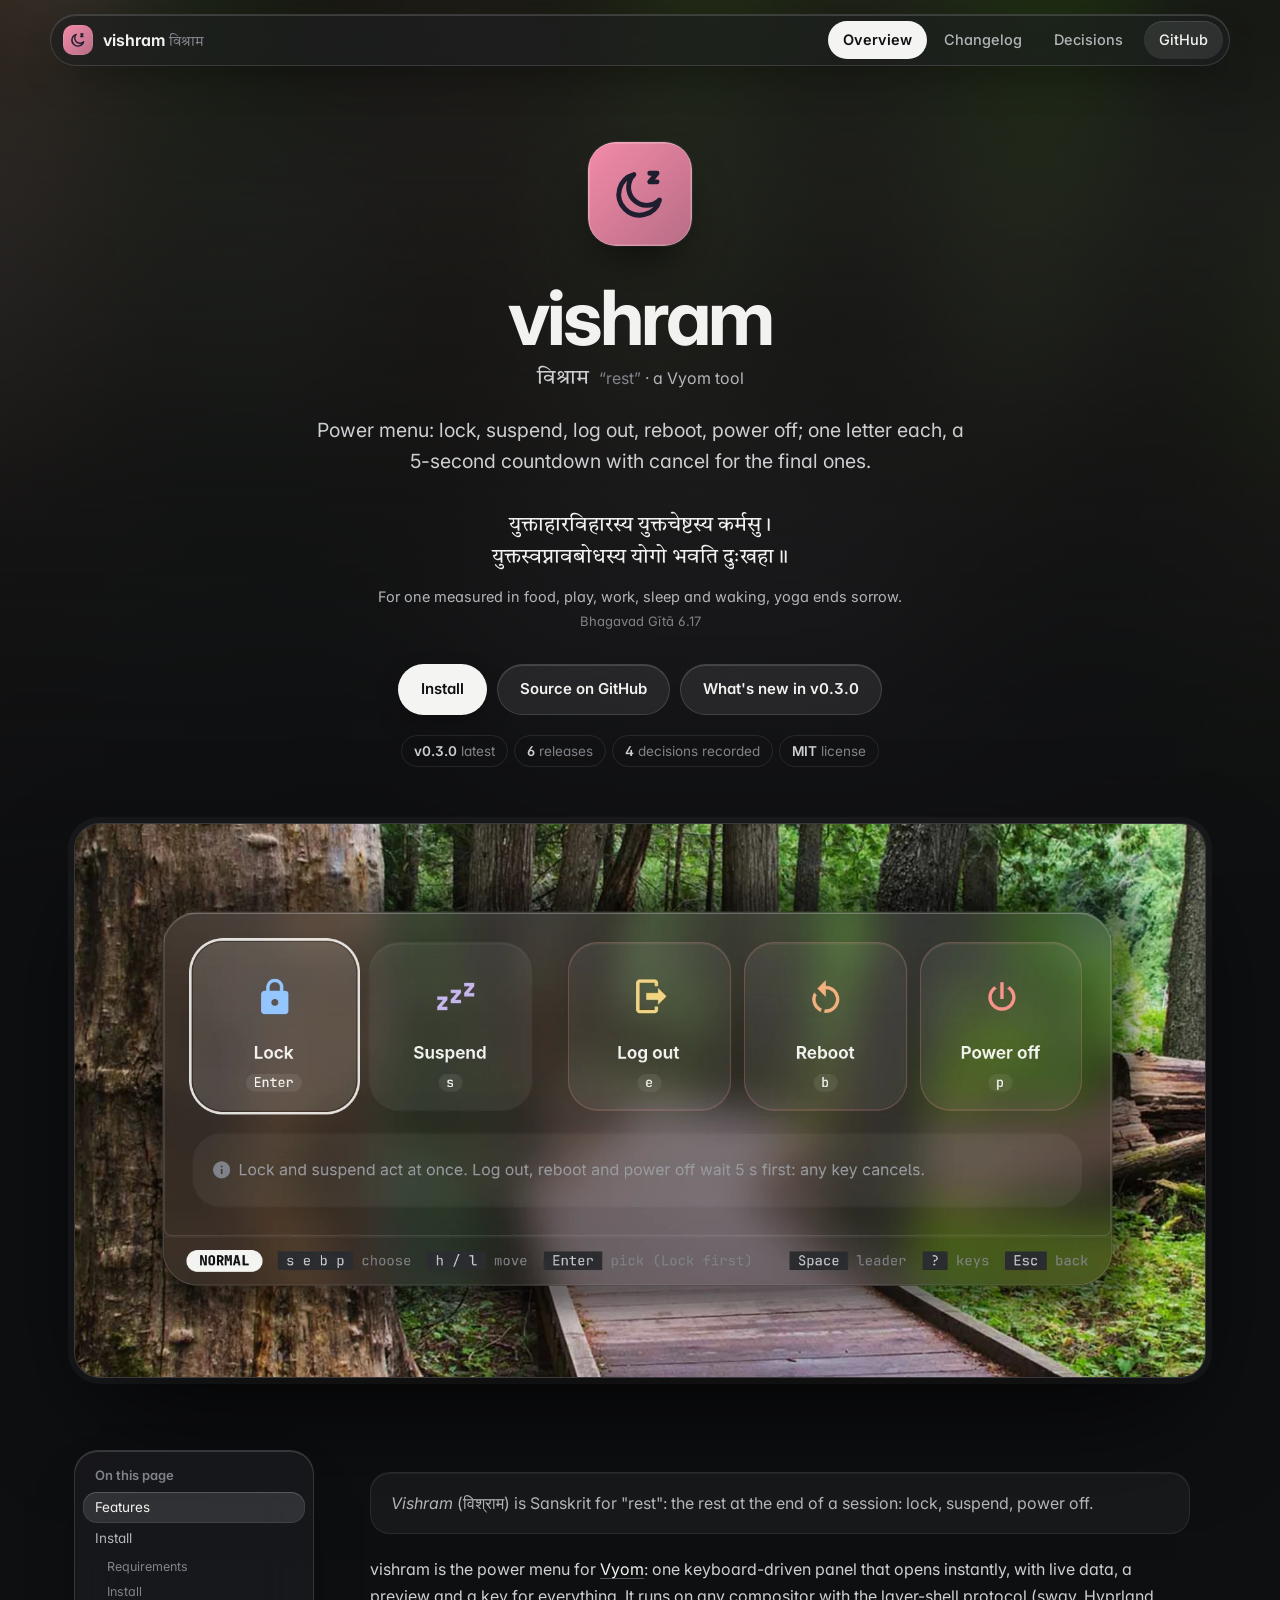
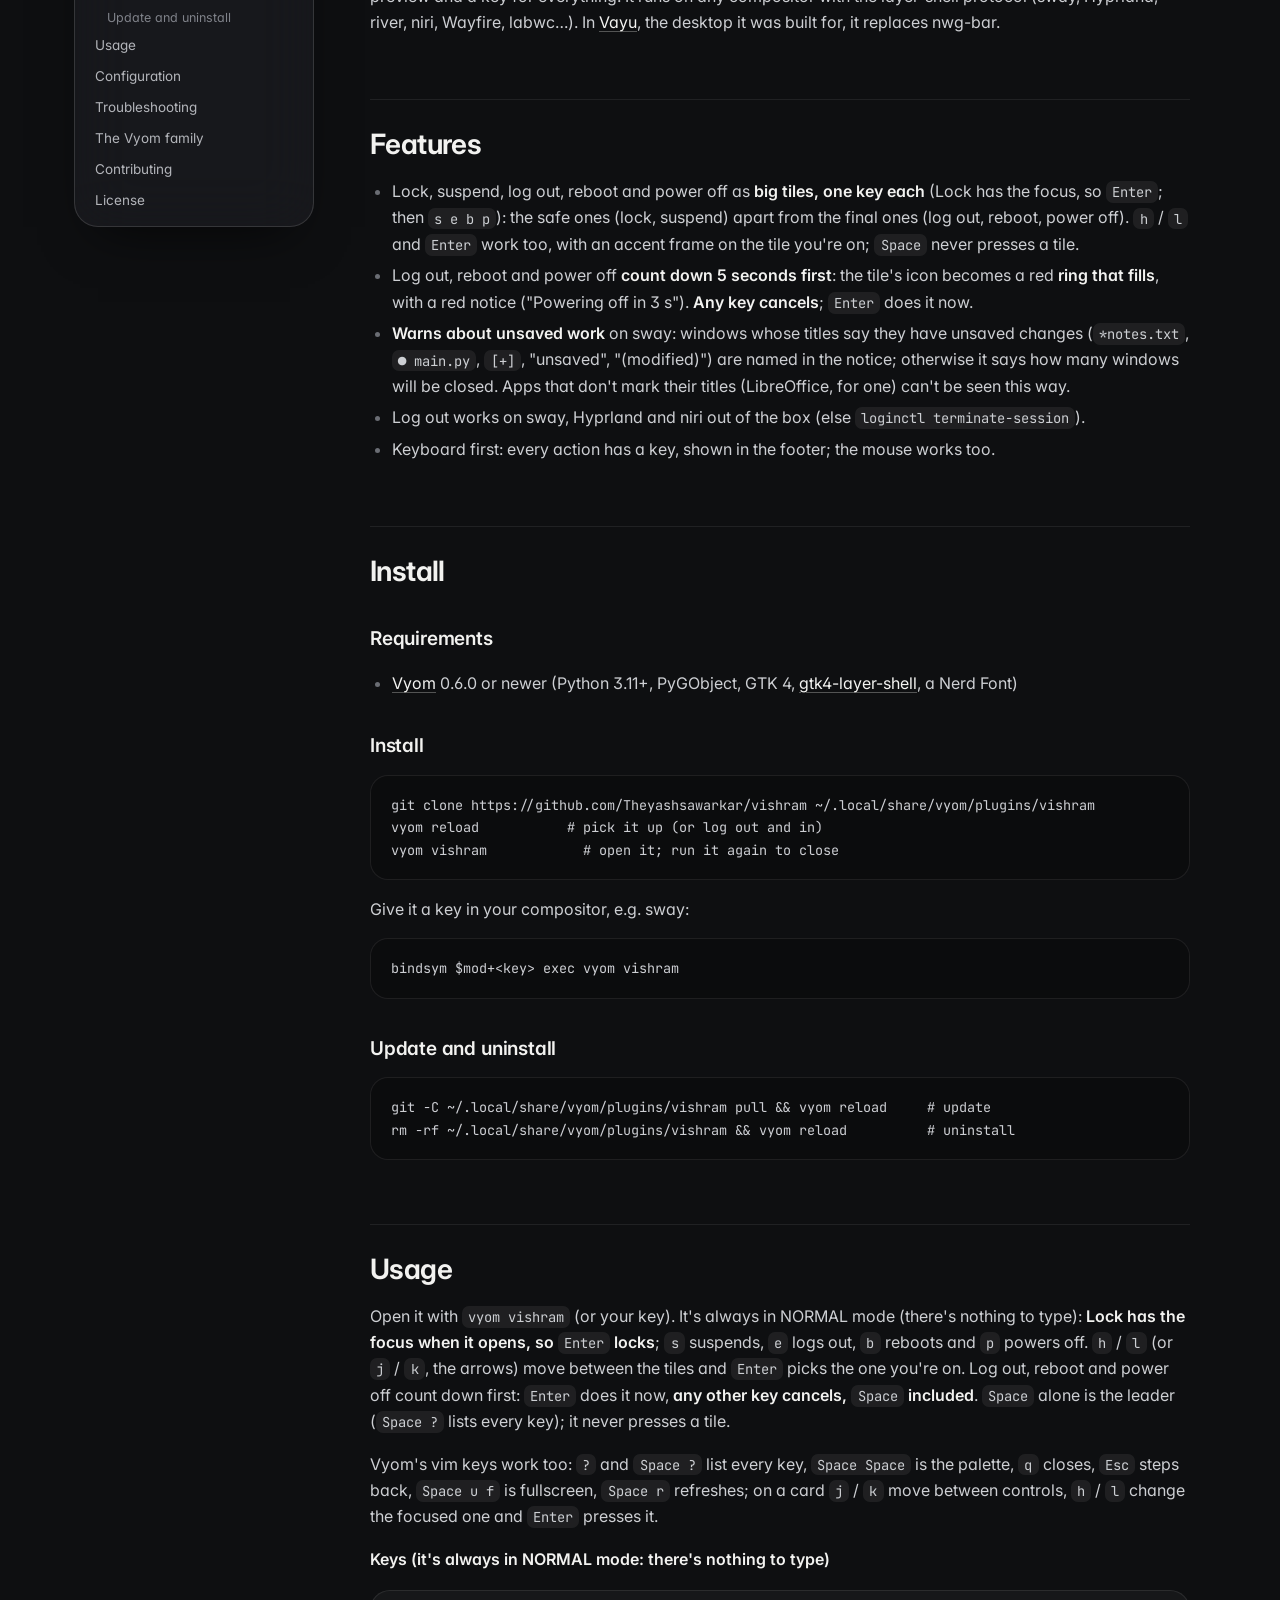
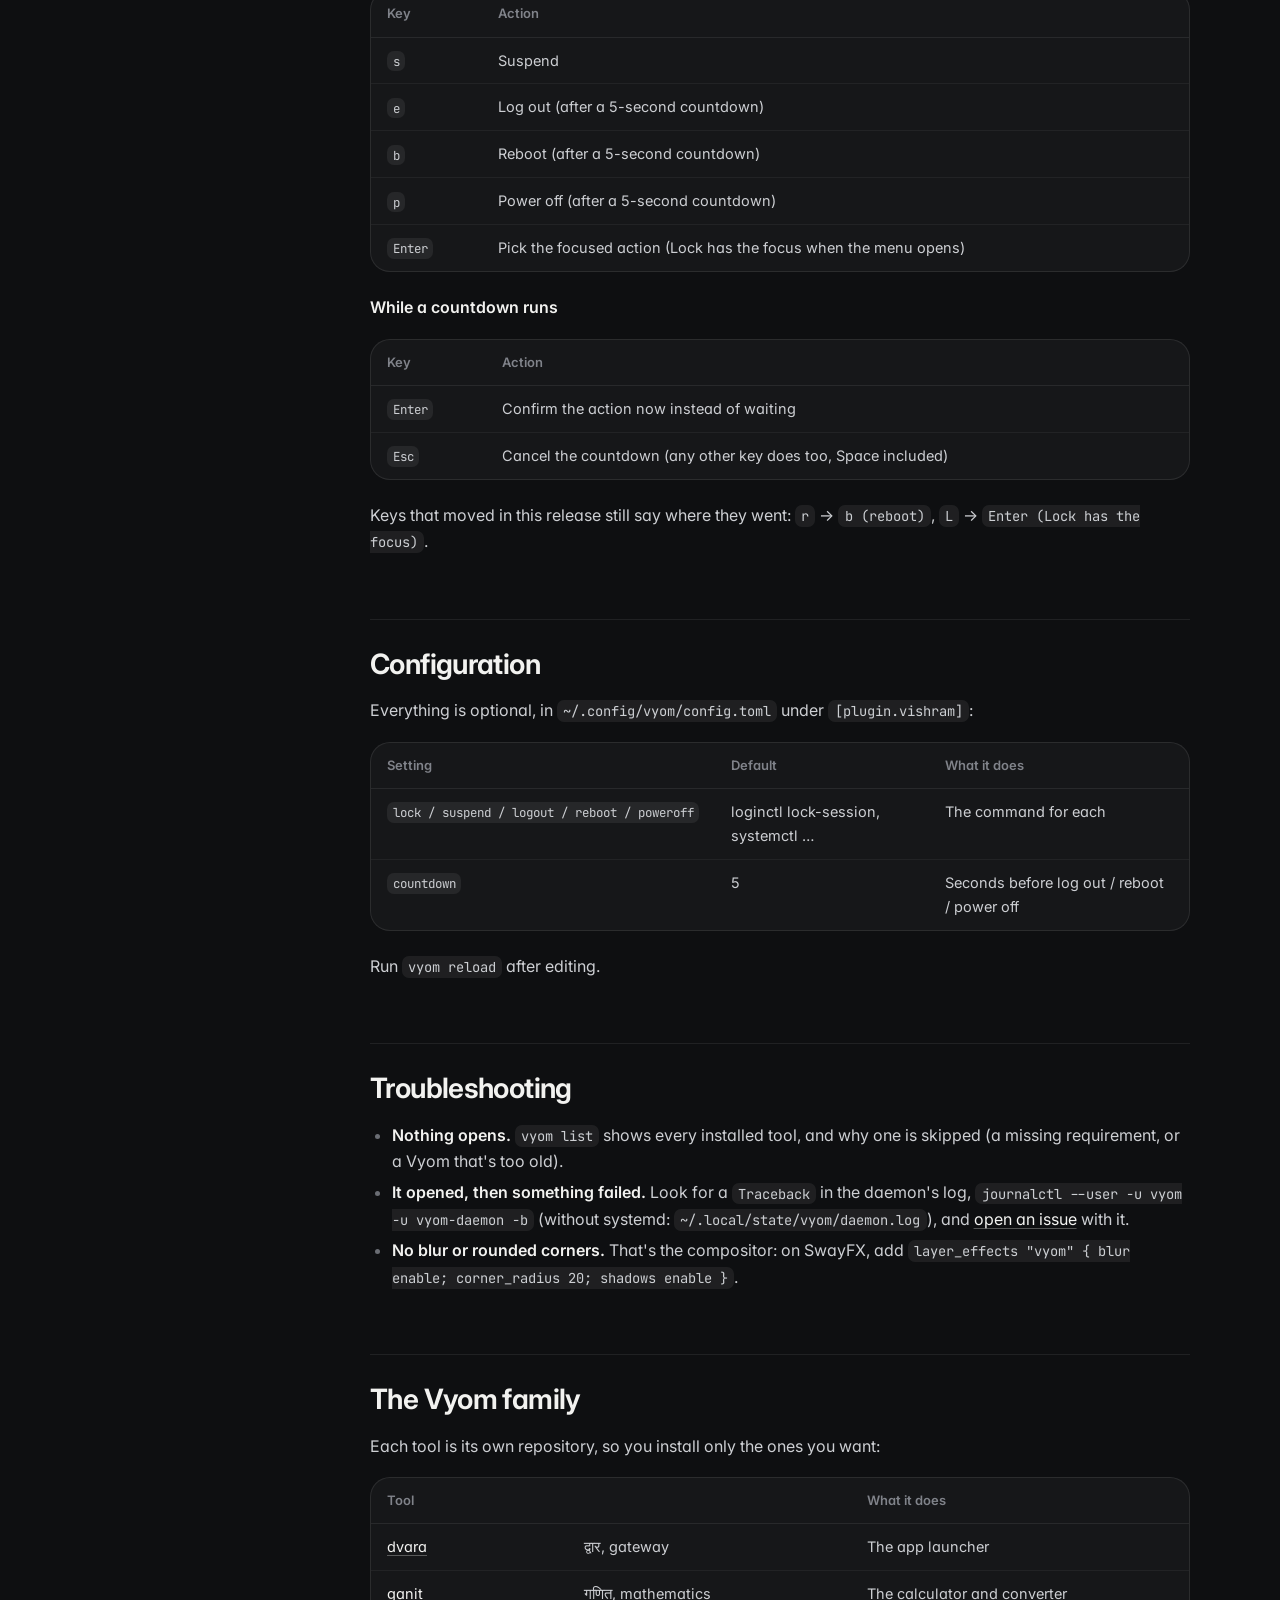
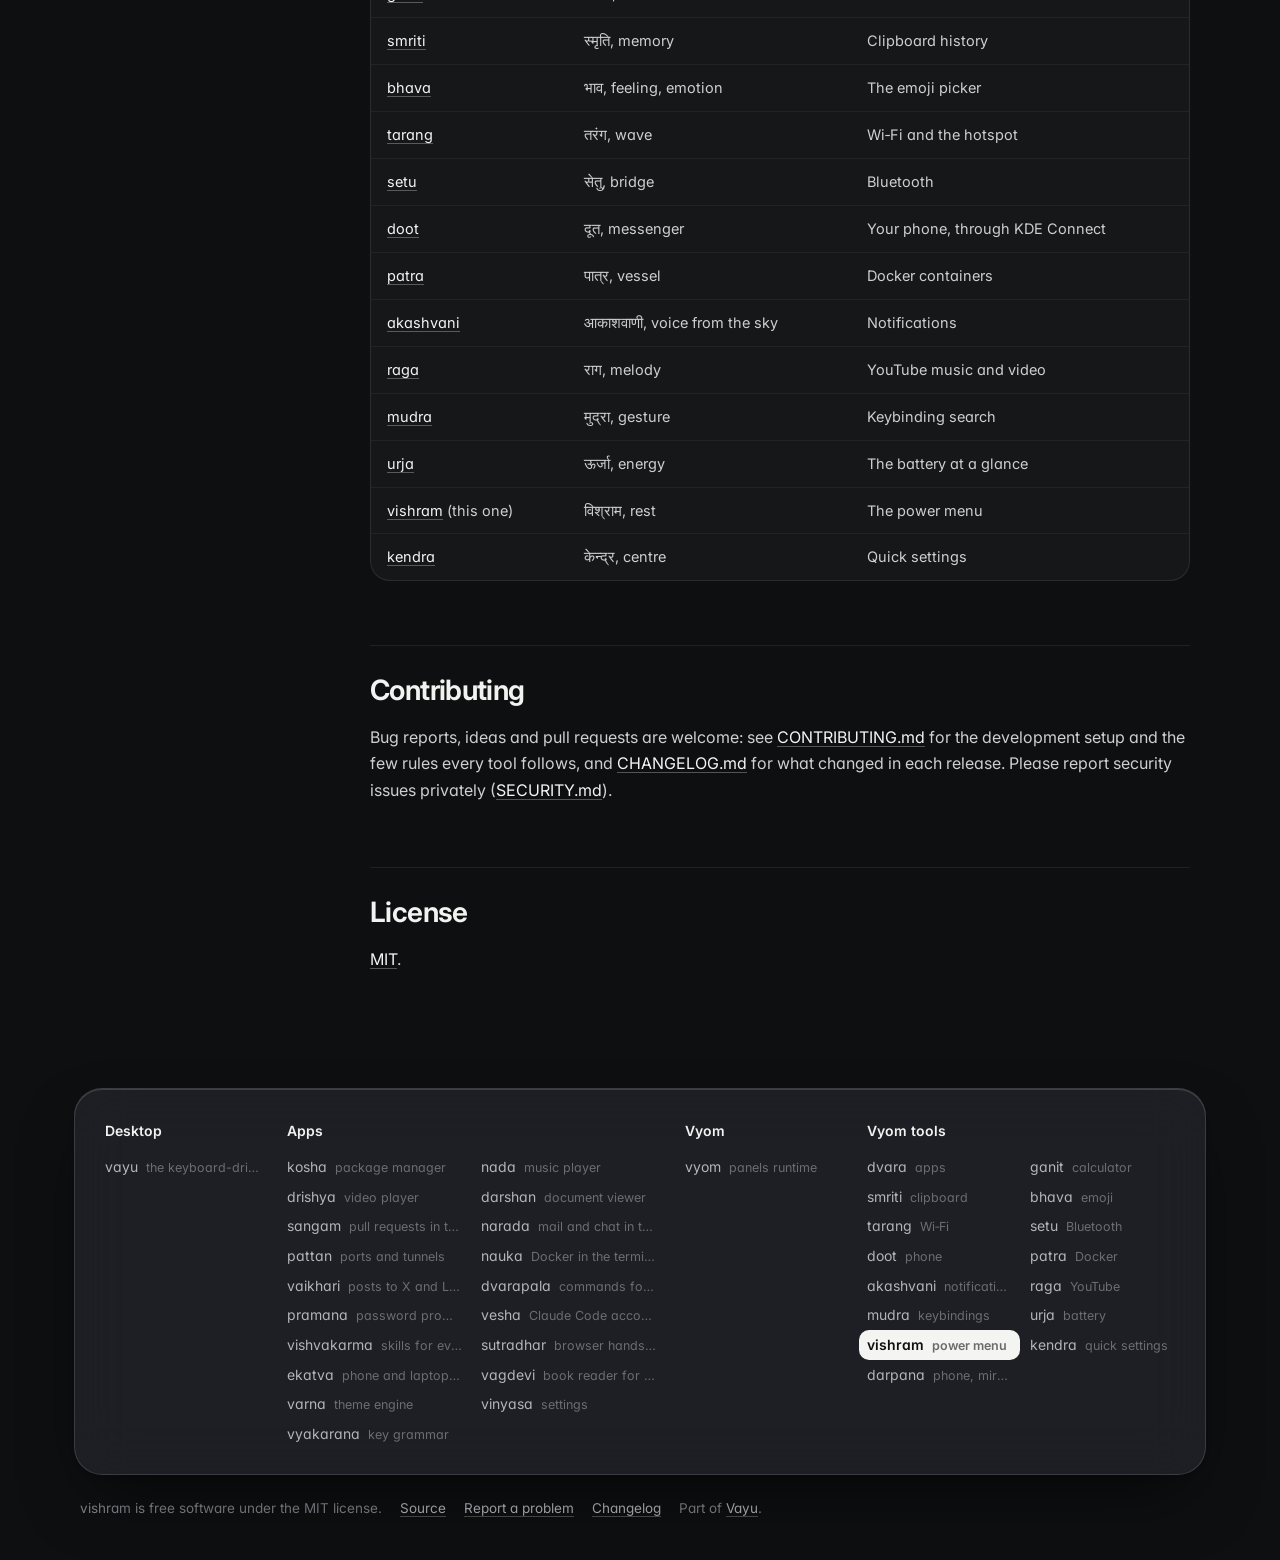
==== commit e960df56: "New screenshots in the Spatial look, with made-up demo data Co-Authored-By: Claude Opus 5.5 <noreply" ====
--- a/docs/index.html
+++ b/docs/index.html
@@ -13,7 +13,7 @@
 <link rel="preconnect" href="https://fonts.gstatic.com" crossorigin>
 <link href="https://fonts.googleapis.com/css2?family=Inter:wght@400;500;600;700&family=JetBrains+Mono:wght@400;500;600&family=Tiro+Devanagari+Sanskrit&display=swap" rel="stylesheet">
 <link rel="stylesheet" href="assets/site.css">
-<style>:root{--tool:#ff9389}.backdrop:before{background-image:url("assets/screenshots/vishram.png")}</style>
+<style>:root{--tool:#ff9389}.backdrop:before{background-image:url("assets/screenshots/vishram.webp")}</style>
 </head>
 <body class="home">
 <div class="backdrop" aria-hidden="true"></div>
@@ -29,7 +29,7 @@
 <div class="cta"><a class="btn primary" href="#install">Install</a><a class="btn" href="https://github.com/Theyashsawarkar/vishram">Source on GitHub</a><a class="btn" href="changelog.html">What's new in v0.3.0</a></div>
 <div class="meta"><span><b>v0.3.0</b> latest</span><span><b>6</b> releases</span><span><b>4</b> decisions recorded</span><span><b>MIT</b> license</span></div>
 </header>
-<figure class="shot"><img src="assets/screenshots/vishram.png" alt="vishram: power panel" fetchpriority="high"></figure>
+<figure class="shot"><img src="assets/screenshots/vishram.webp" alt="vishram: Lock, Suspend, Log out, Reboot and Power off as tiles, each with its key; log out, reboot and power off wait 5 seconds first" fetchpriority="high"></figure>
 <div class="wrap"><aside class="toc"><b>On this page</b><a class="l2" href="#features">Features</a><a class="l2" href="#install">Install</a><a class="l3" href="#requirements">Requirements</a><a class="l3" href="#install">Install</a><a class="l3" href="#update-and-uninstall">Update and uninstall</a><a class="l2" href="#usage">Usage</a><a class="l2" href="#configuration">Configuration</a><a class="l2" href="#troubleshooting">Troubleshooting</a><a class="l2" href="#the-vyom-family">The Vyom family</a><a class="l2" href="#contributing">Contributing</a><a class="l2" href="#license">License</a></aside><article>
 <blockquote><p><em>Vishram</em> (विश्राम) is Sanskrit for "rest": the rest at the end of a session: lock, suspend, power off.</p></blockquote>
 <p>vishram is the power menu for <a href="https://github.com/Theyashsawarkar/vyom">Vyom</a>: one keyboard-driven panel that opens instantly, with live data, a preview and a key for everything. It runs on any compositor with the layer-shell protocol (sway, Hyprland, river, niri, Wayfire, labwc…). In <a href="https://github.com/Theyashsawarkar/vayu">Vayu</a>, the desktop it was built for, it replaces nwg-bar.</p>
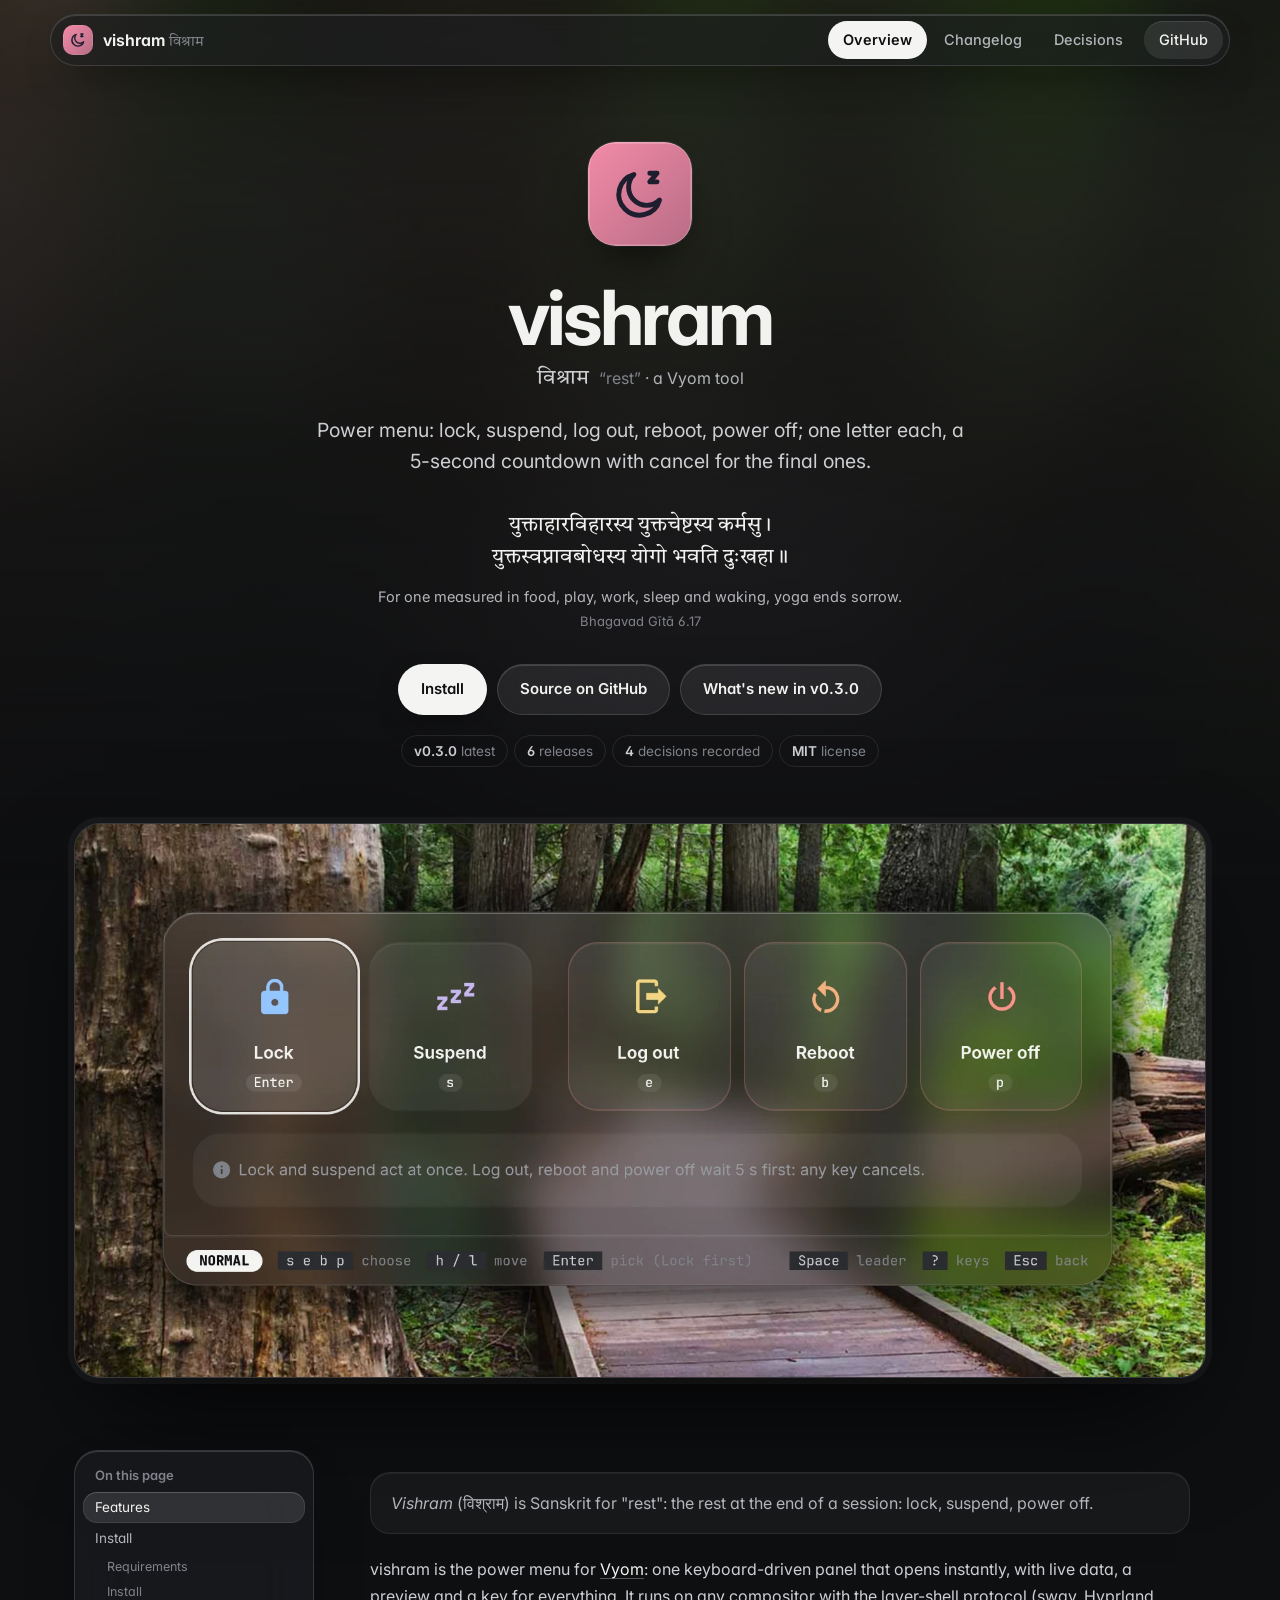
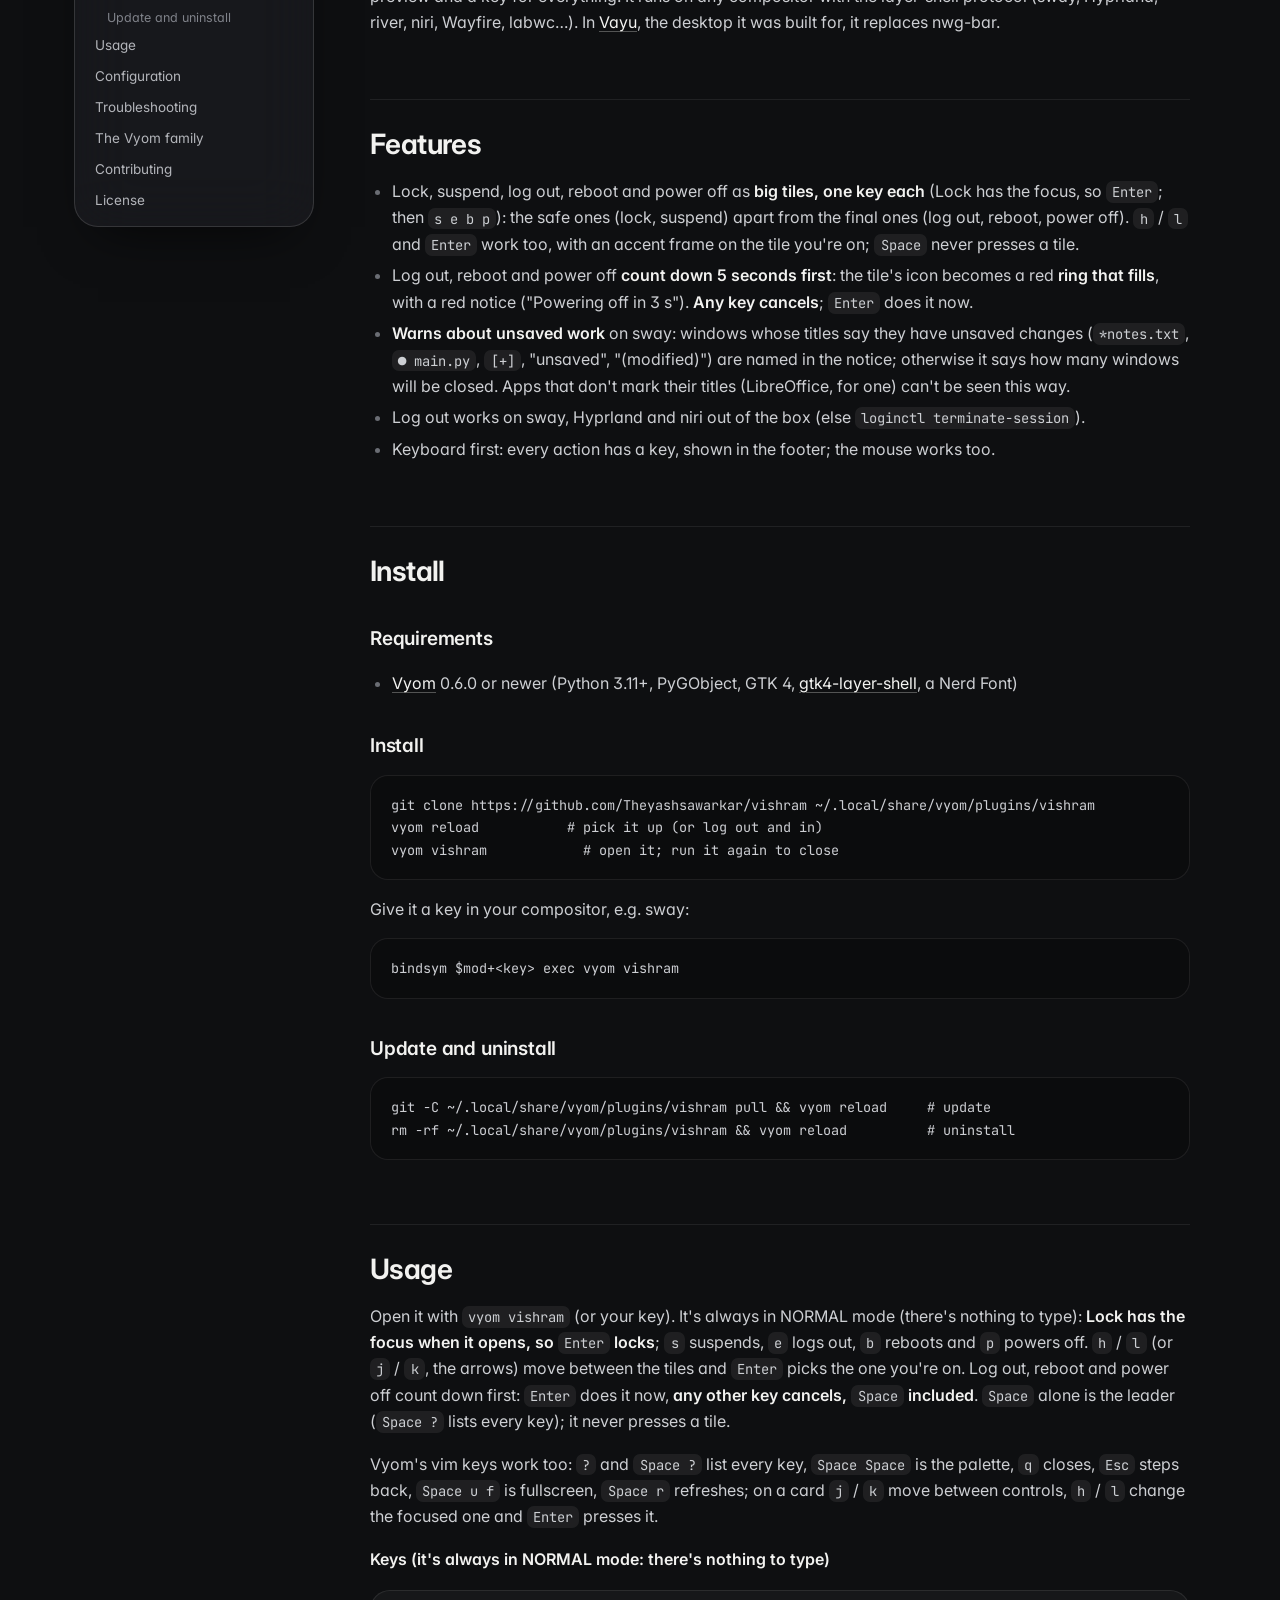
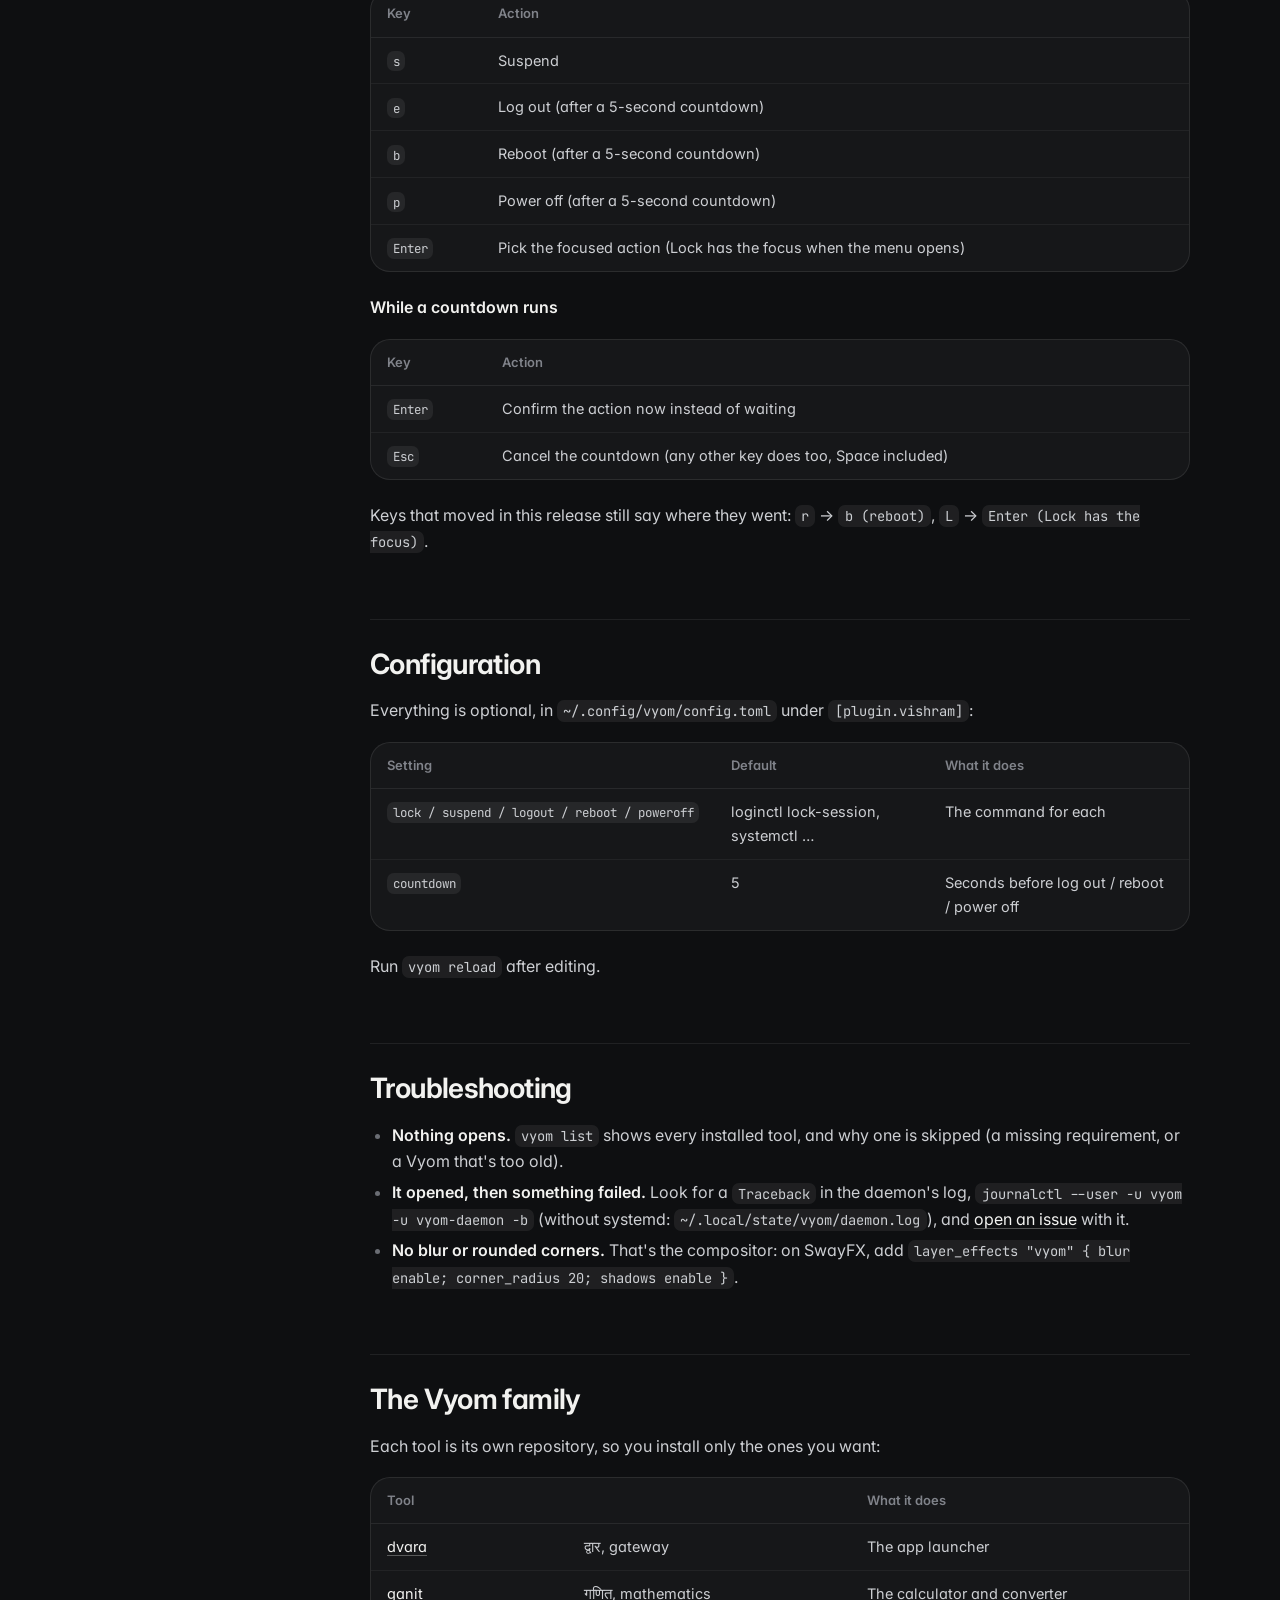
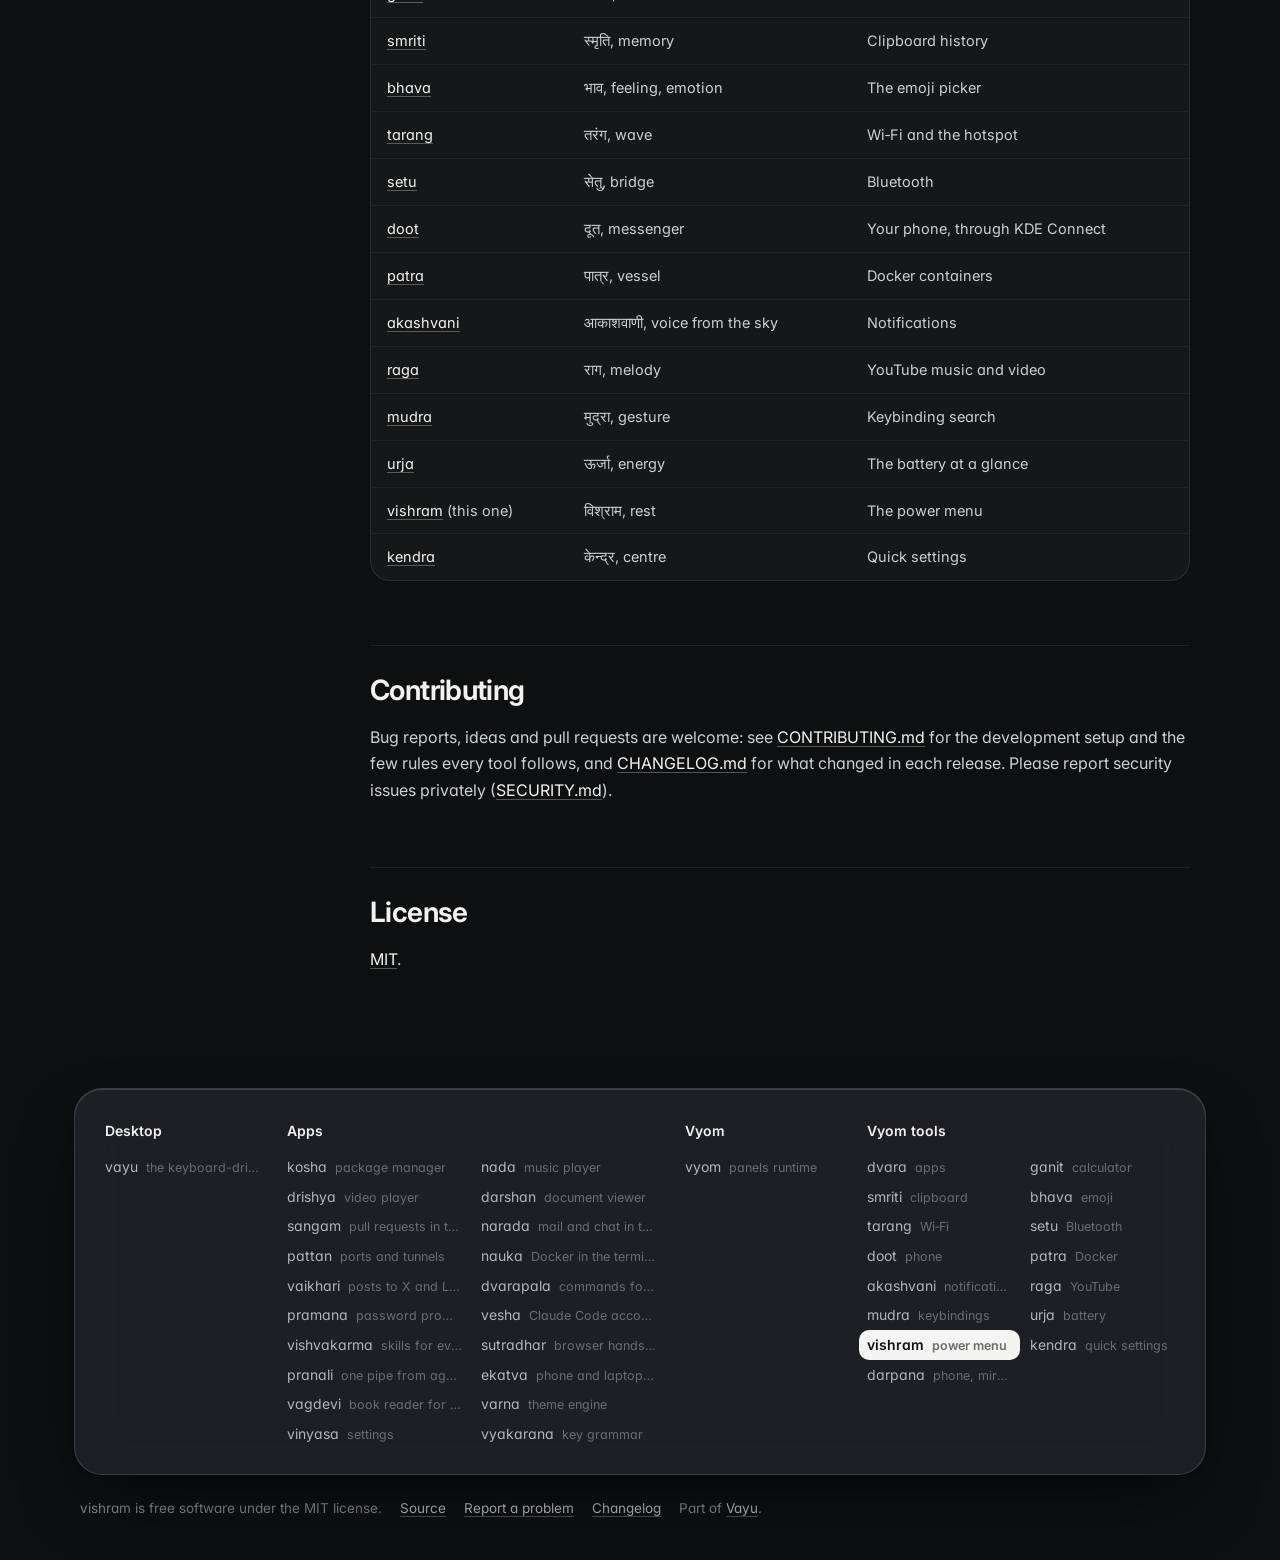
==== commit b6d287fe: "Website: pranali in the family list; build-site.py passes ruff Co-Authored-By: Claude Opus 5.5 <nore" ====
--- a/docs/index.html
+++ b/docs/index.html
@@ -71,7 +71,7 @@
 <h2 id="license"><a class="anchor" href="#license">#</a>License</h2>
 <p><a href="https://github.com/Theyashsawarkar/vishram/blob/main/LICENSE">MIT</a>.</p>
 </article></div>
-<footer><div class="in glass"><div class=""><h4>Desktop</h4><div class="list"><a href="https://vayu.theyashsawarkar.dev/" class="">vayu <span>the keyboard-driven Wayland desktop</span></a></div></div><div class="g2"><h4>Apps</h4><div class="list"><a href="https://kosha.theyashsawarkar.dev/" class="">kosha <span>package manager</span></a><a href="https://nada.theyashsawarkar.dev/" class="">nada <span>music player</span></a><a href="https://drishya.theyashsawarkar.dev/" class="">drishya <span>video player</span></a><a href="https://darshan.theyashsawarkar.dev/" class="">darshan <span>document viewer</span></a><a href="https://sangam.theyashsawarkar.dev/" class="">sangam <span>pull requests in the terminal</span></a><a href="https://narada.theyashsawarkar.dev/" class="">narada <span>mail and chat in the terminal</span></a><a href="https://pattan.theyashsawarkar.dev/" class="">pattan <span>ports and tunnels</span></a><a href="https://nauka.theyashsawarkar.dev/" class="">nauka <span>Docker in the terminal</span></a><a href="https://vaikhari.theyashsawarkar.dev/" class="">vaikhari <span>posts to X and LinkedIn</span></a><a href="https://dvarapala.theyashsawarkar.dev/" class="">dvarapala <span>commands for AI agents, approved</span></a><a href="https://pramana.theyashsawarkar.dev/" class="">pramana <span>password prompts</span></a><a href="https://vesha.theyashsawarkar.dev/" class="">vesha <span>Claude Code accounts</span></a><a href="https://vishvakarma.theyashsawarkar.dev/" class="">vishvakarma <span>skills for every AI agent</span></a><a href="https://sutradhar.theyashsawarkar.dev/" class="">sutradhar <span>browser hands for AI agents</span></a><a href="https://ekatva.theyashsawarkar.dev/" class="">ekatva <span>phone and laptop, linked</span></a><a href="https://vagdevi.theyashsawarkar.dev/" class="">vagdevi <span>book reader for Android</span></a><a href="https://varna.theyashsawarkar.dev/" class="">varna <span>theme engine</span></a><a href="https://vinyasa.theyashsawarkar.dev/" class="">vinyasa <span>settings</span></a><a href="https://vyakarana.theyashsawarkar.dev/" class="">vyakarana <span>key grammar</span></a></div></div><div class=""><h4>Vyom</h4><div class="list"><a href="https://vyom.theyashsawarkar.dev/" class="">vyom <span>panels runtime</span></a></div></div><div class="g2"><h4>Vyom tools</h4><div class="list"><a href="https://dvara.theyashsawarkar.dev/" class="">dvara <span>apps</span></a><a href="https://ganit.theyashsawarkar.dev/" class="">ganit <span>calculator</span></a><a href="https://smriti.theyashsawarkar.dev/" class="">smriti <span>clipboard</span></a><a href="https://bhava.theyashsawarkar.dev/" class="">bhava <span>emoji</span></a><a href="https://tarang.theyashsawarkar.dev/" class="">tarang <span>Wi‑Fi</span></a><a href="https://setu.theyashsawarkar.dev/" class="">setu <span>Bluetooth</span></a><a href="https://doot.theyashsawarkar.dev/" class="">doot <span>phone</span></a><a href="https://patra.theyashsawarkar.dev/" class="">patra <span>Docker</span></a><a href="https://akashvani.theyashsawarkar.dev/" class="">akashvani <span>notifications</span></a><a href="https://raga.theyashsawarkar.dev/" class="">raga <span>YouTube</span></a><a href="https://mudra.theyashsawarkar.dev/" class="">mudra <span>keybindings</span></a><a href="https://urja.theyashsawarkar.dev/" class="">urja <span>battery</span></a><a href="https://vishram.theyashsawarkar.dev/" class="me" aria-current="page">vishram <span>power menu</span></a><a href="https://kendra.theyashsawarkar.dev/" class="">kendra <span>quick settings</span></a><a href="https://darpana.theyashsawarkar.dev/" class="">darpana <span>phone, mirrored</span></a></div></div></div>
+<footer><div class="in glass"><div class=""><h4>Desktop</h4><div class="list"><a href="https://vayu.theyashsawarkar.dev/" class="">vayu <span>the keyboard-driven Wayland desktop</span></a></div></div><div class="g2"><h4>Apps</h4><div class="list"><a href="https://kosha.theyashsawarkar.dev/" class="">kosha <span>package manager</span></a><a href="https://nada.theyashsawarkar.dev/" class="">nada <span>music player</span></a><a href="https://drishya.theyashsawarkar.dev/" class="">drishya <span>video player</span></a><a href="https://darshan.theyashsawarkar.dev/" class="">darshan <span>document viewer</span></a><a href="https://sangam.theyashsawarkar.dev/" class="">sangam <span>pull requests in the terminal</span></a><a href="https://narada.theyashsawarkar.dev/" class="">narada <span>mail and chat in the terminal</span></a><a href="https://pattan.theyashsawarkar.dev/" class="">pattan <span>ports and tunnels</span></a><a href="https://nauka.theyashsawarkar.dev/" class="">nauka <span>Docker in the terminal</span></a><a href="https://vaikhari.theyashsawarkar.dev/" class="">vaikhari <span>posts to X and LinkedIn</span></a><a href="https://dvarapala.theyashsawarkar.dev/" class="">dvarapala <span>commands for AI agents, approved</span></a><a href="https://pramana.theyashsawarkar.dev/" class="">pramana <span>password prompts</span></a><a href="https://vesha.theyashsawarkar.dev/" class="">vesha <span>Claude Code accounts</span></a><a href="https://vishvakarma.theyashsawarkar.dev/" class="">vishvakarma <span>skills for every AI agent</span></a><a href="https://sutradhar.theyashsawarkar.dev/" class="">sutradhar <span>browser hands for AI agents</span></a><a href="https://pranali.theyashsawarkar.dev/" class="">pranali <span>one pipe from agents to tools</span></a><a href="https://ekatva.theyashsawarkar.dev/" class="">ekatva <span>phone and laptop, linked</span></a><a href="https://vagdevi.theyashsawarkar.dev/" class="">vagdevi <span>book reader for Android</span></a><a href="https://varna.theyashsawarkar.dev/" class="">varna <span>theme engine</span></a><a href="https://vinyasa.theyashsawarkar.dev/" class="">vinyasa <span>settings</span></a><a href="https://vyakarana.theyashsawarkar.dev/" class="">vyakarana <span>key grammar</span></a></div></div><div class=""><h4>Vyom</h4><div class="list"><a href="https://vyom.theyashsawarkar.dev/" class="">vyom <span>panels runtime</span></a></div></div><div class="g2"><h4>Vyom tools</h4><div class="list"><a href="https://dvara.theyashsawarkar.dev/" class="">dvara <span>apps</span></a><a href="https://ganit.theyashsawarkar.dev/" class="">ganit <span>calculator</span></a><a href="https://smriti.theyashsawarkar.dev/" class="">smriti <span>clipboard</span></a><a href="https://bhava.theyashsawarkar.dev/" class="">bhava <span>emoji</span></a><a href="https://tarang.theyashsawarkar.dev/" class="">tarang <span>Wi‑Fi</span></a><a href="https://setu.theyashsawarkar.dev/" class="">setu <span>Bluetooth</span></a><a href="https://doot.theyashsawarkar.dev/" class="">doot <span>phone</span></a><a href="https://patra.theyashsawarkar.dev/" class="">patra <span>Docker</span></a><a href="https://akashvani.theyashsawarkar.dev/" class="">akashvani <span>notifications</span></a><a href="https://raga.theyashsawarkar.dev/" class="">raga <span>YouTube</span></a><a href="https://mudra.theyashsawarkar.dev/" class="">mudra <span>keybindings</span></a><a href="https://urja.theyashsawarkar.dev/" class="">urja <span>battery</span></a><a href="https://vishram.theyashsawarkar.dev/" class="me" aria-current="page">vishram <span>power menu</span></a><a href="https://kendra.theyashsawarkar.dev/" class="">kendra <span>quick settings</span></a><a href="https://darpana.theyashsawarkar.dev/" class="">darpana <span>phone, mirrored</span></a></div></div></div>
 <div class="bottom"><span>vishram is free software under the MIT license.</span><a href="https://github.com/Theyashsawarkar/vishram">Source</a><a href="https://github.com/Theyashsawarkar/vishram/issues">Report a problem</a><a href="changelog.html">Changelog</a><span>Part of <a href="https://vayu.theyashsawarkar.dev/">Vayu</a>.</span></div></footer>
 <script>
 document.querySelectorAll('pre.code').forEach(p=>{const b=document.createElement('button');b.className='copy';b.type='button';b.textContent='Copy';
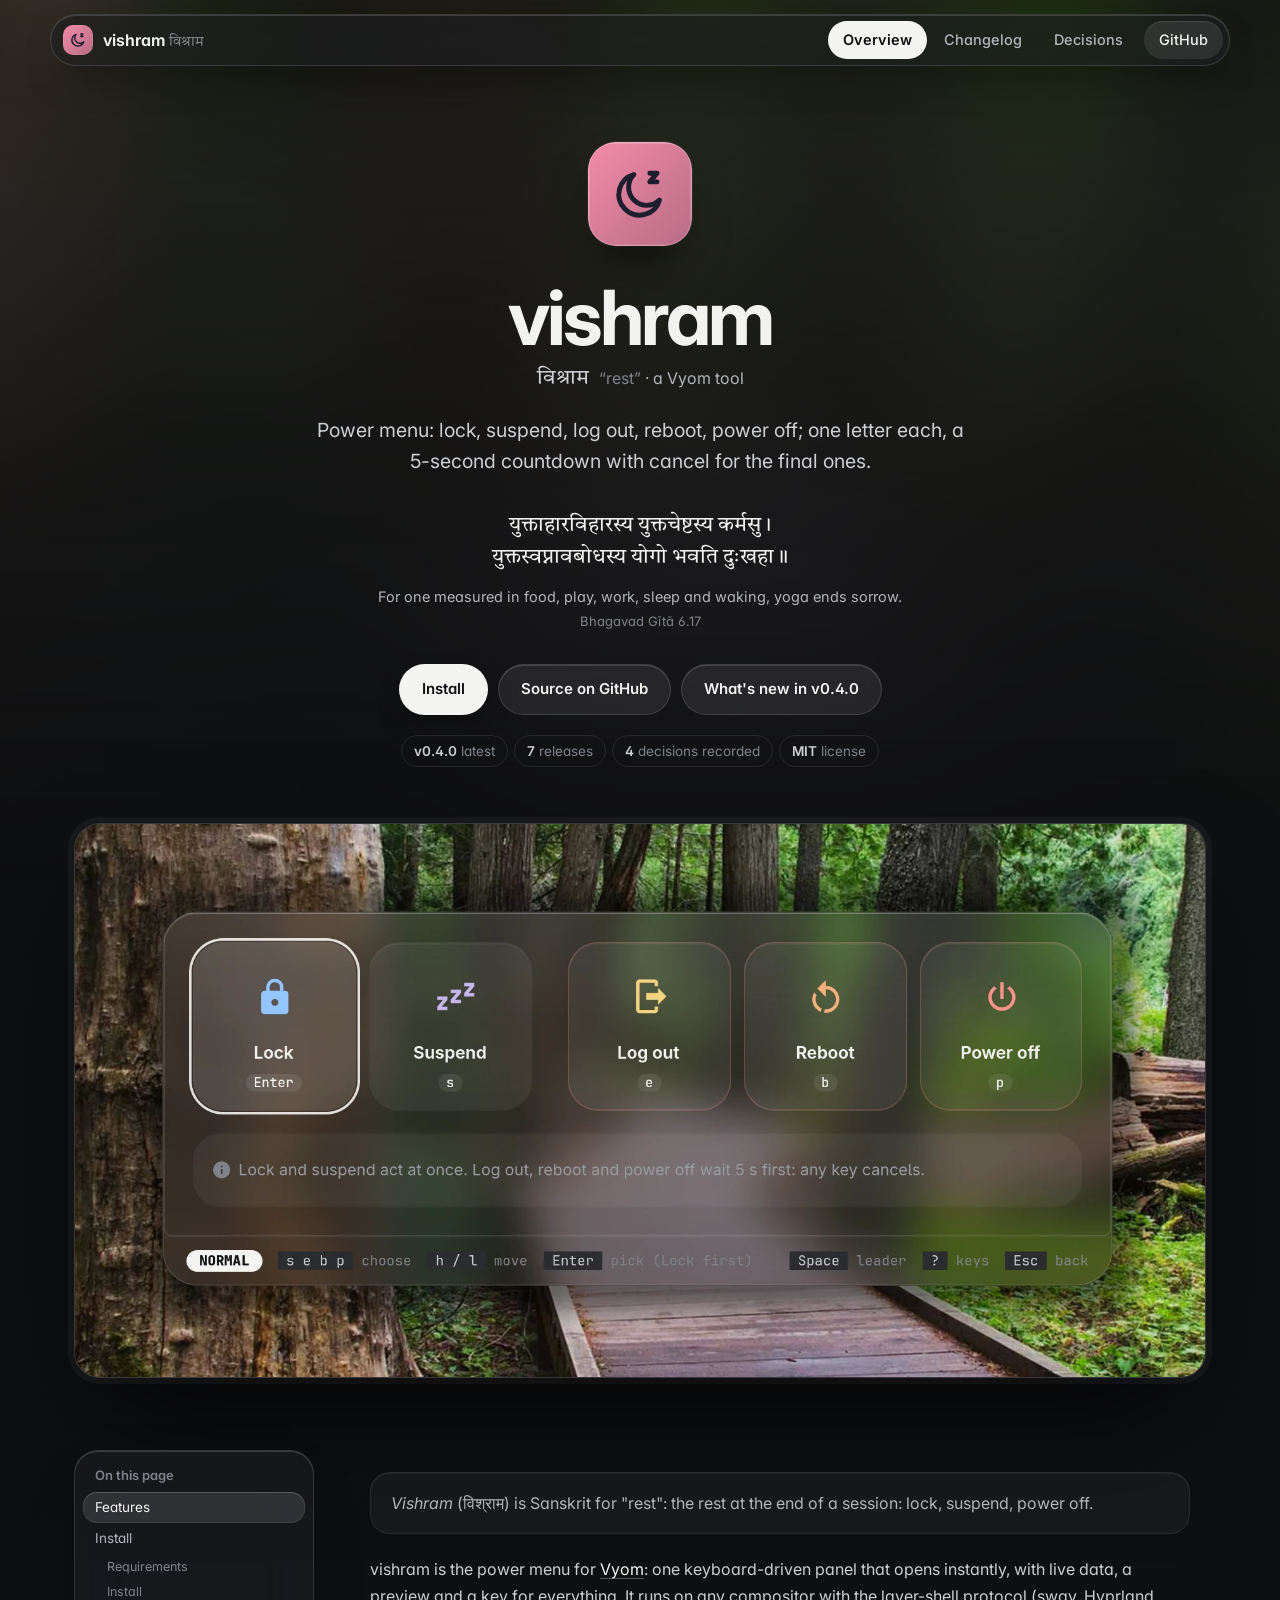
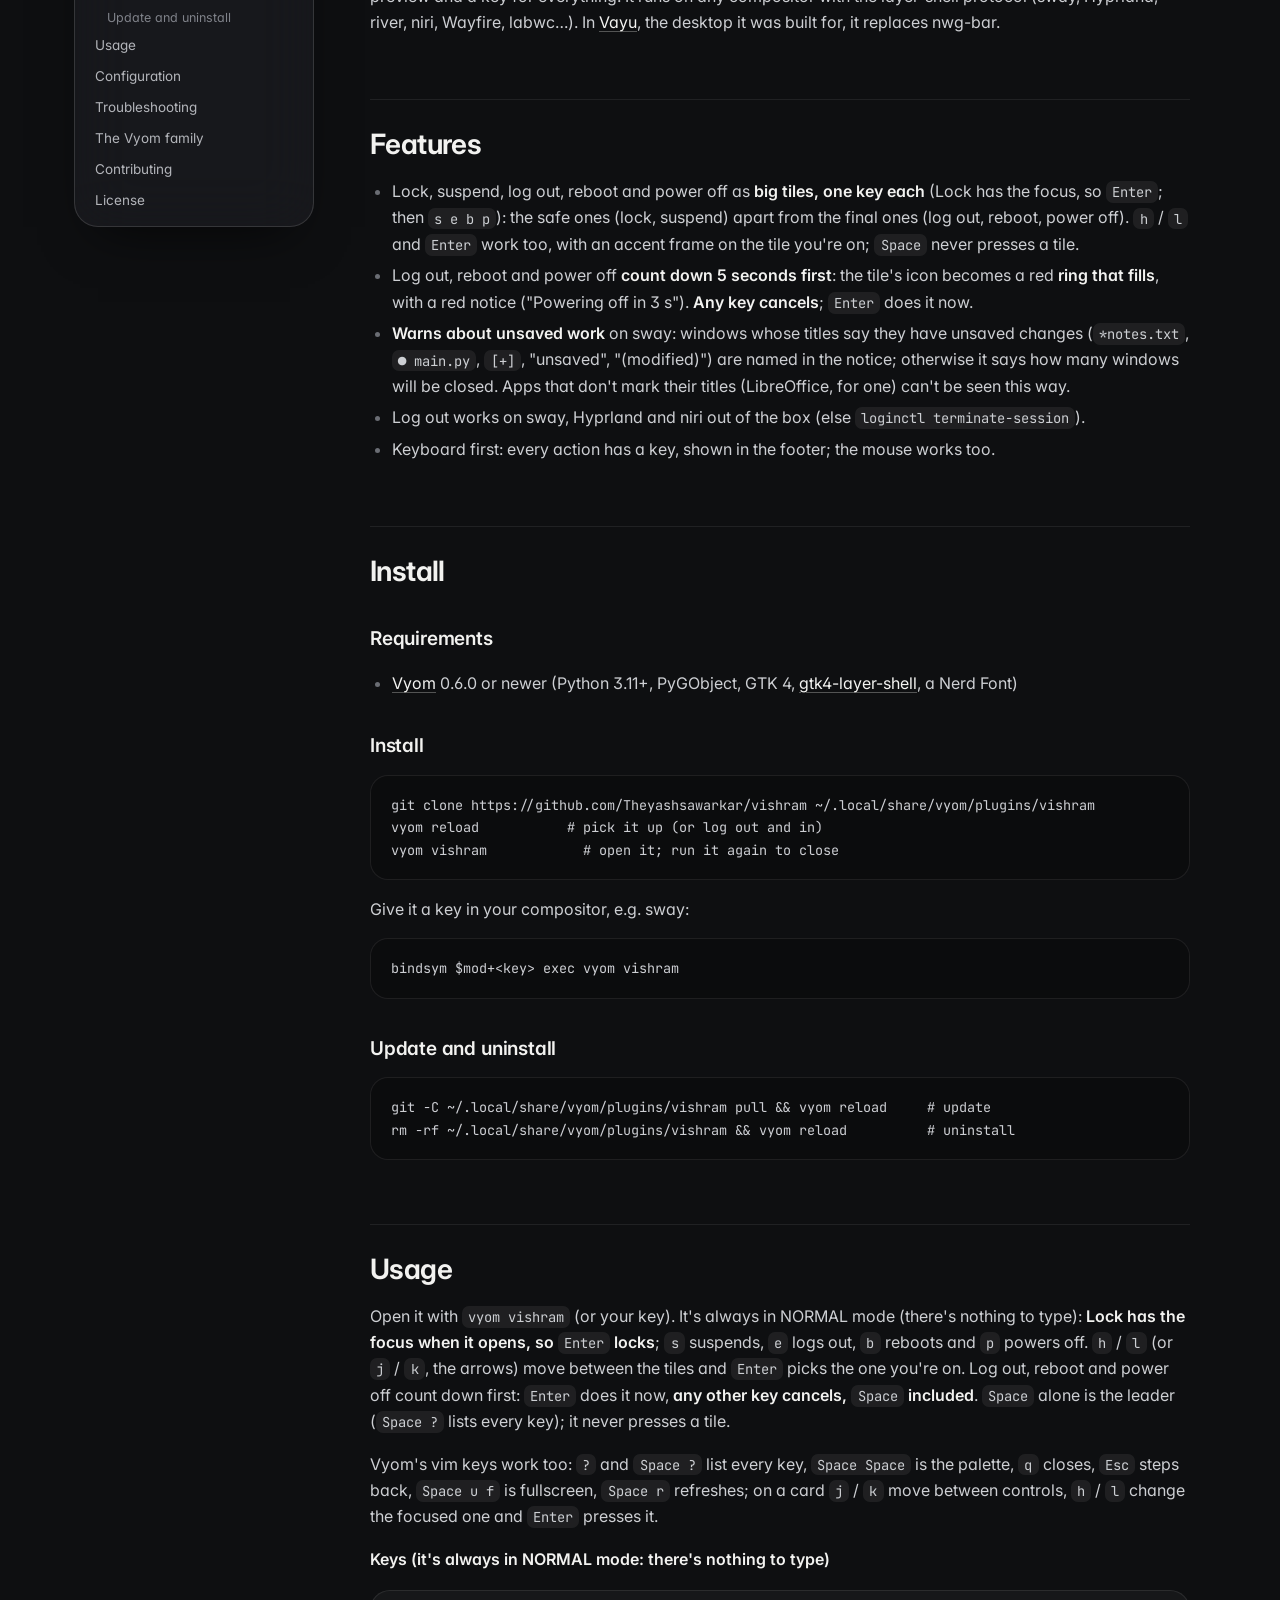
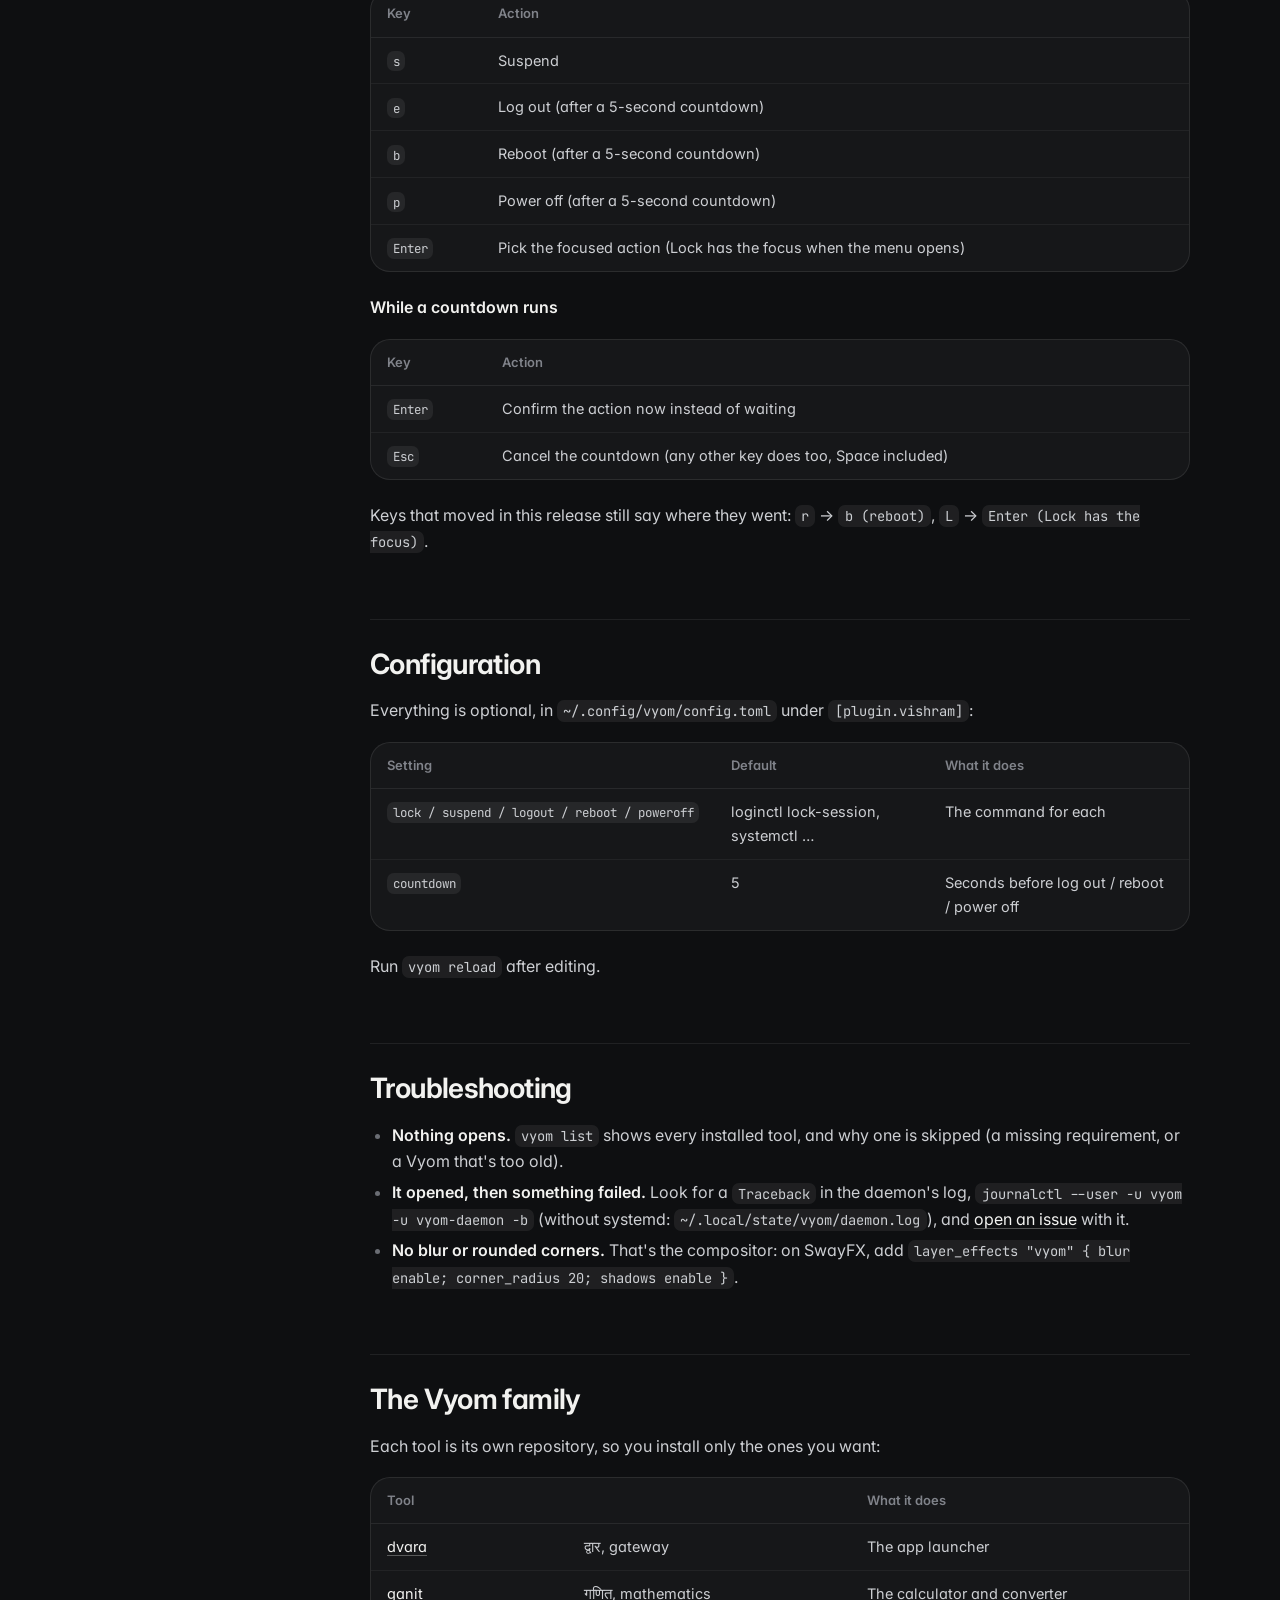
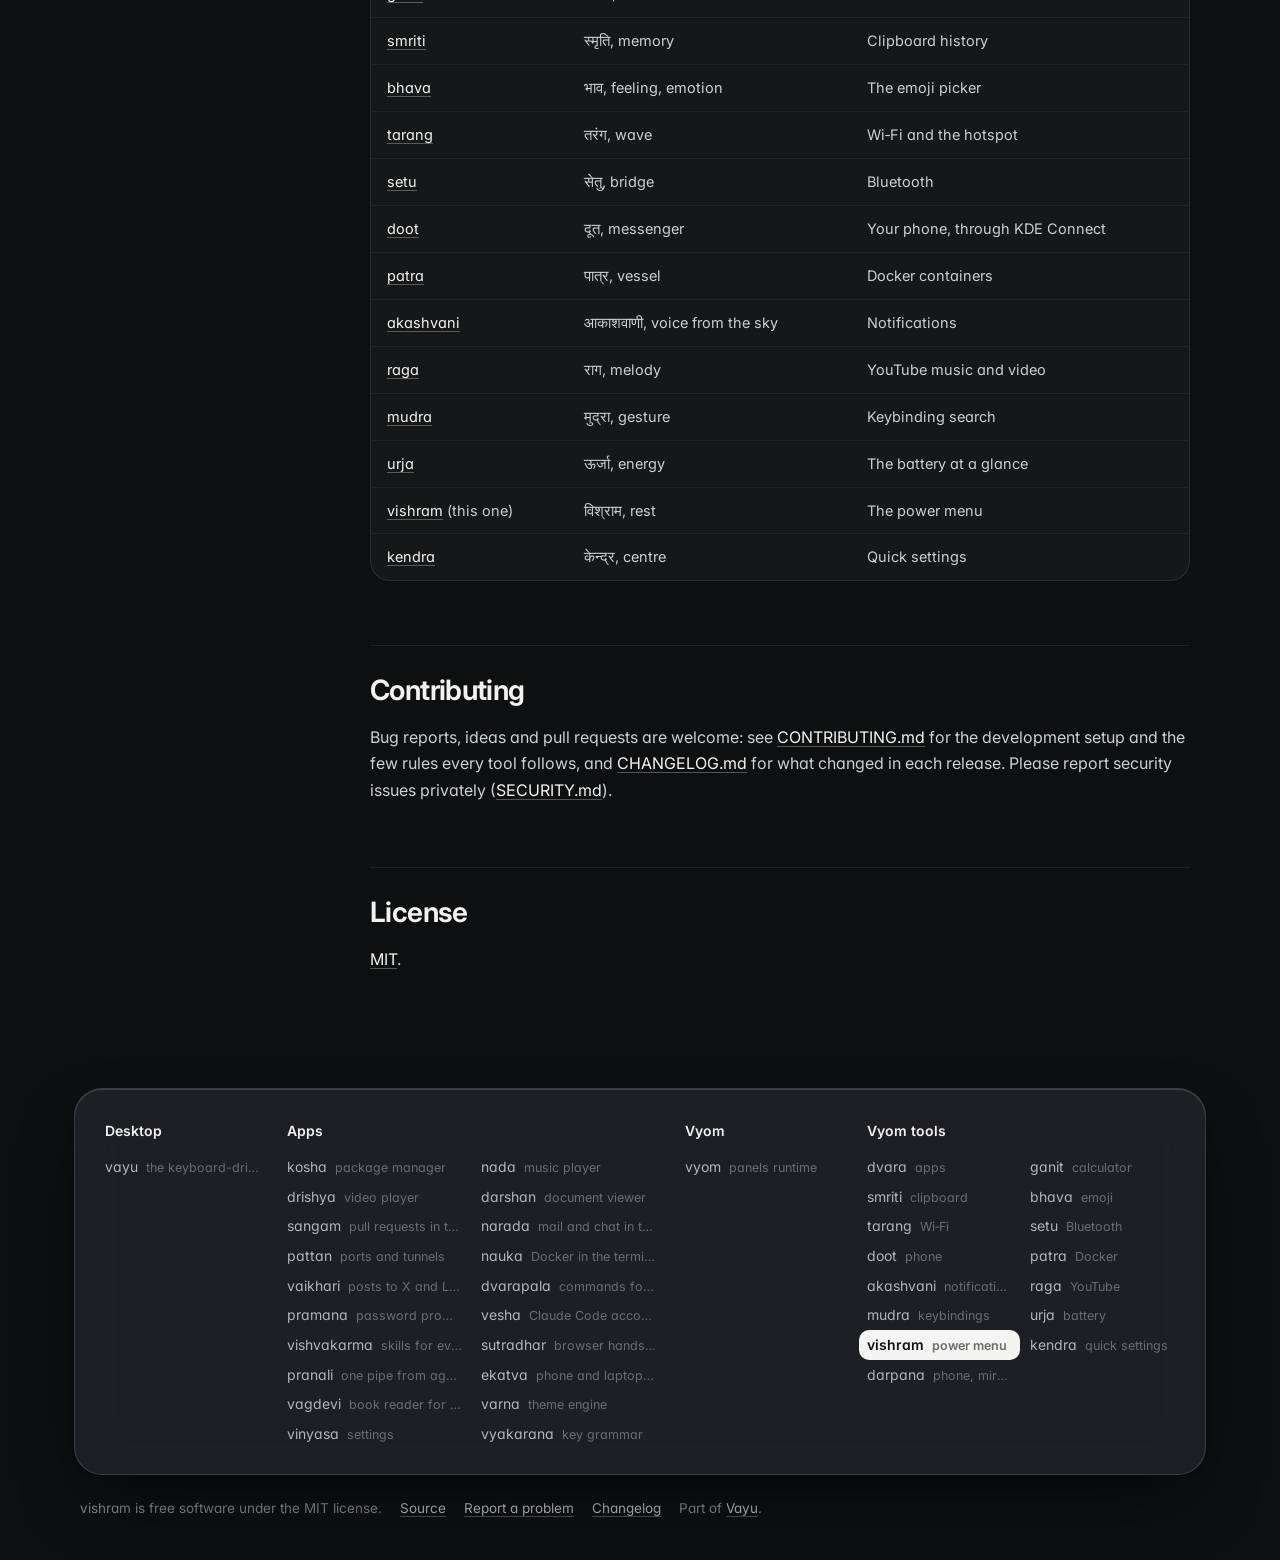
==== commit ab5f4562: "v0.4.0 Co-Authored-By: Claude Opus 5.5 <noreply@anthropic.com>" ====
--- a/docs/index.html
+++ b/docs/index.html
@@ -26,8 +26,8 @@
 <div class="sa"><b lang="sa">विश्राम</b> <i>“rest”</i> · a Vyom tool</div>
 <p class="lead">Power menu: lock, suspend, log out, reboot, power off; one letter each, a 5-second countdown with cancel for the final ones.</p>
 <figure class="shloka"><p lang="sa">युक्ताहारविहारस्य युक्तचेष्टस्य कर्मसु ।<br>युक्तस्वप्नावबोधस्य योगो भवति दुःखहा ॥</p><figcaption>For one measured in food, play, work, sleep and waking, yoga ends sorrow. <cite>Bhagavad Gītā 6.17</cite></figcaption></figure>
-<div class="cta"><a class="btn primary" href="#install">Install</a><a class="btn" href="https://github.com/Theyashsawarkar/vishram">Source on GitHub</a><a class="btn" href="changelog.html">What's new in v0.3.0</a></div>
-<div class="meta"><span><b>v0.3.0</b> latest</span><span><b>6</b> releases</span><span><b>4</b> decisions recorded</span><span><b>MIT</b> license</span></div>
+<div class="cta"><a class="btn primary" href="#install">Install</a><a class="btn" href="https://github.com/Theyashsawarkar/vishram">Source on GitHub</a><a class="btn" href="changelog.html">What's new in v0.4.0</a></div>
+<div class="meta"><span><b>v0.4.0</b> latest</span><span><b>7</b> releases</span><span><b>4</b> decisions recorded</span><span><b>MIT</b> license</span></div>
 </header>
 <figure class="shot"><img src="assets/screenshots/vishram.webp" alt="vishram: Lock, Suspend, Log out, Reboot and Power off as tiles, each with its key; log out, reboot and power off wait 5 seconds first" fetchpriority="high"></figure>
 <div class="wrap"><aside class="toc"><b>On this page</b><a class="l2" href="#features">Features</a><a class="l2" href="#install">Install</a><a class="l3" href="#requirements">Requirements</a><a class="l3" href="#install">Install</a><a class="l3" href="#update-and-uninstall">Update and uninstall</a><a class="l2" href="#usage">Usage</a><a class="l2" href="#configuration">Configuration</a><a class="l2" href="#troubleshooting">Troubleshooting</a><a class="l2" href="#the-vyom-family">The Vyom family</a><a class="l2" href="#contributing">Contributing</a><a class="l2" href="#license">License</a></aside><article>
